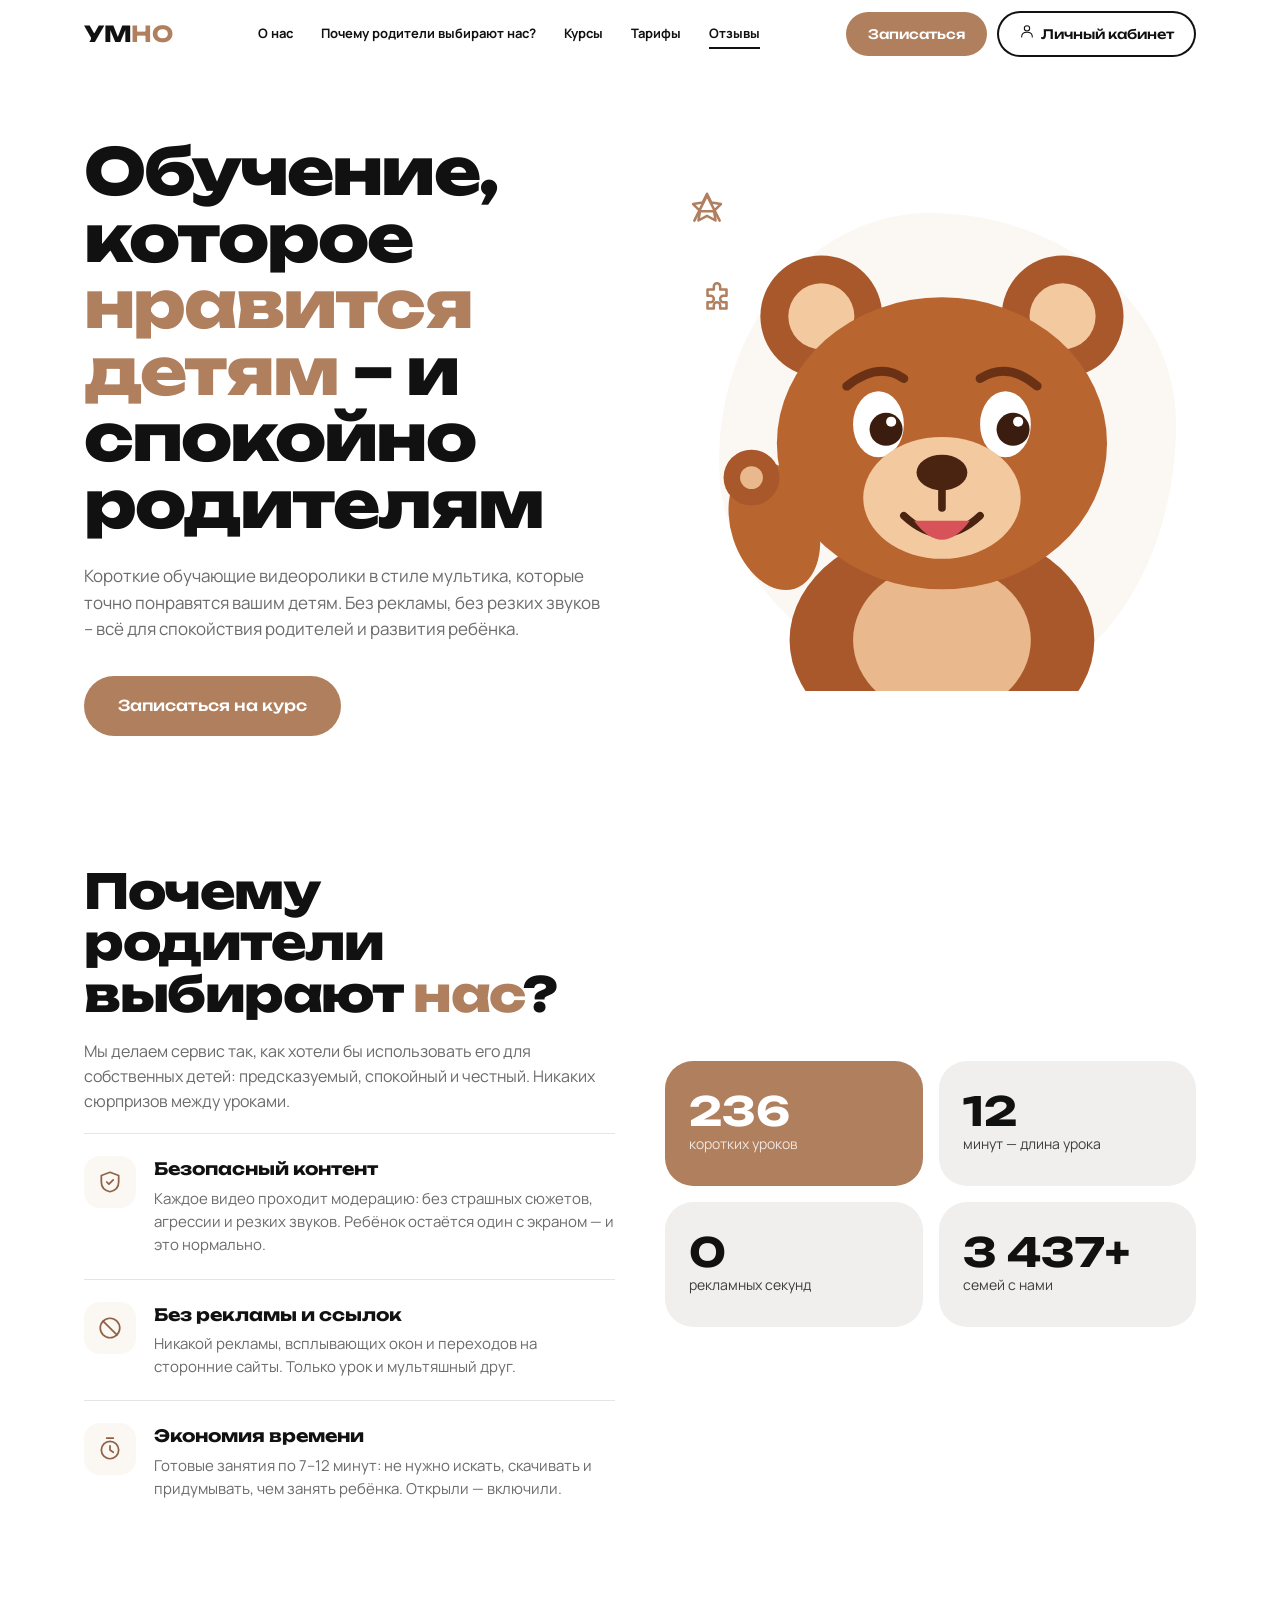
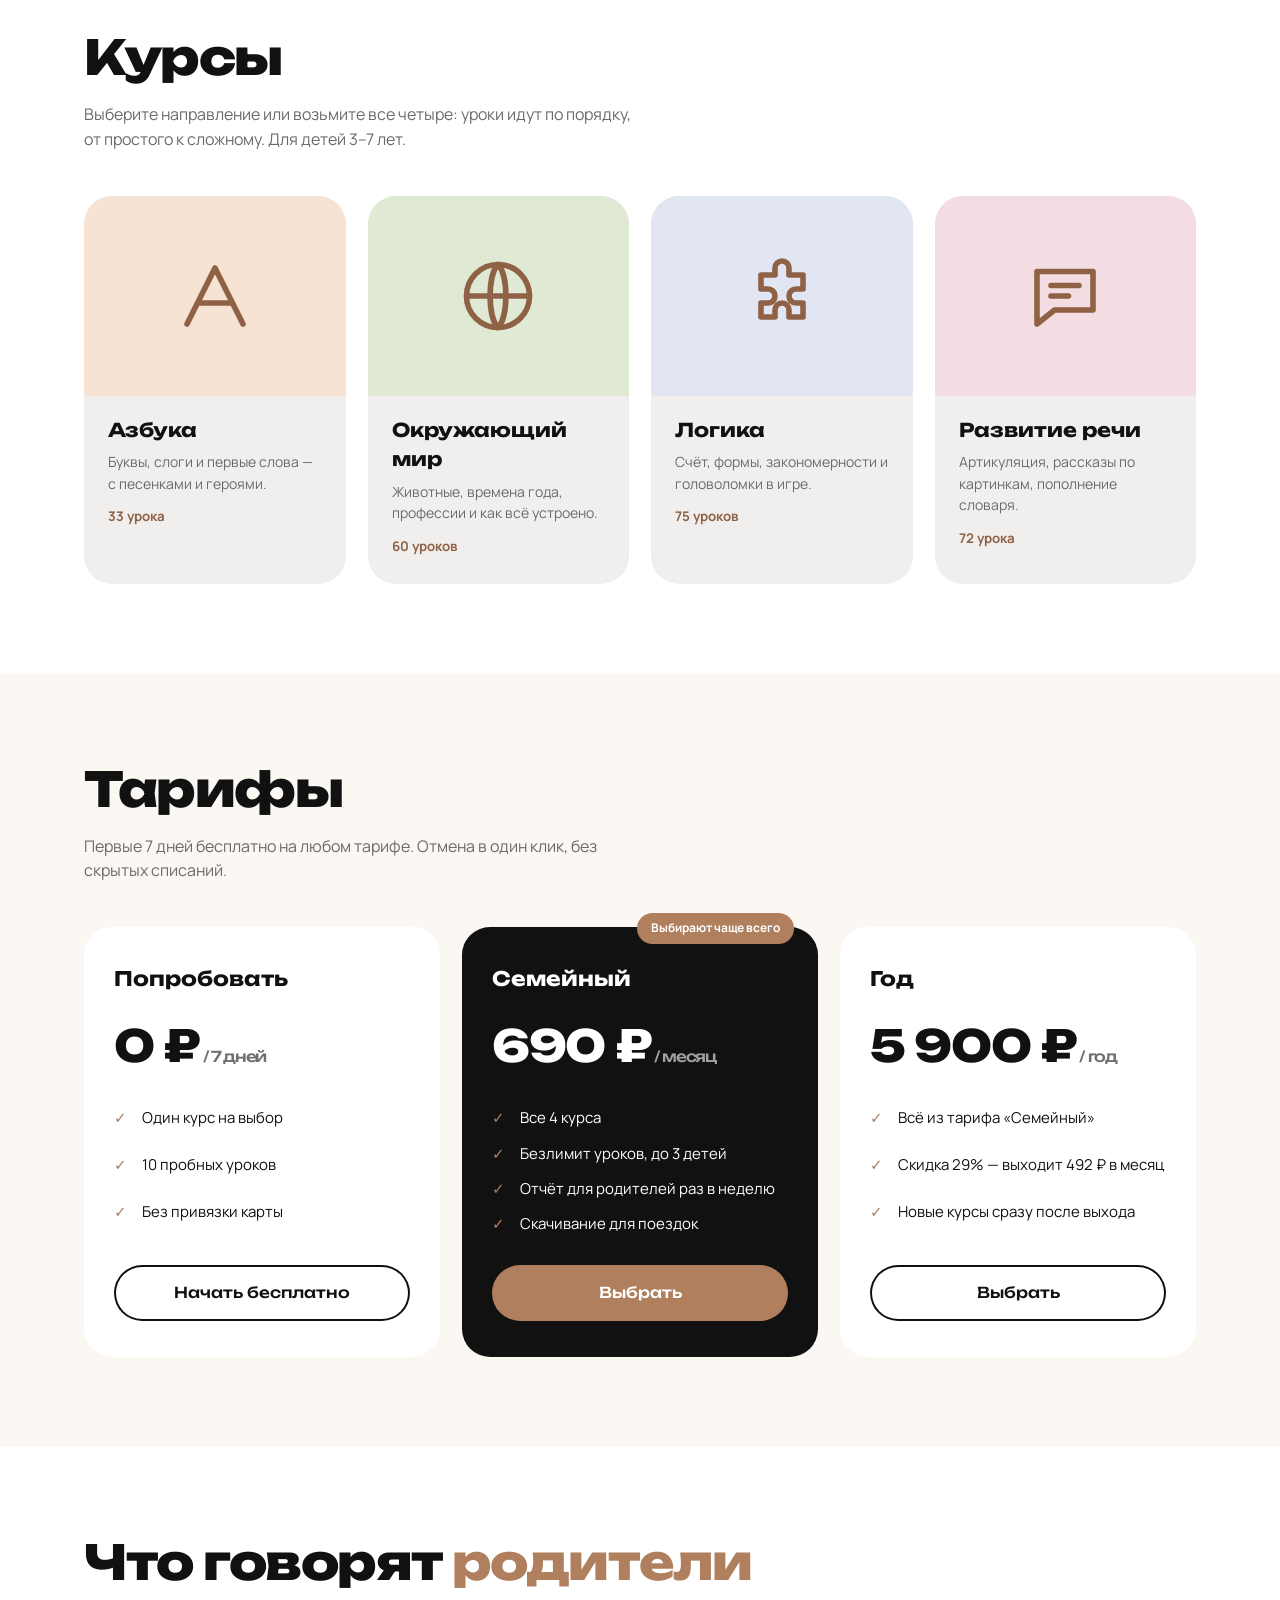
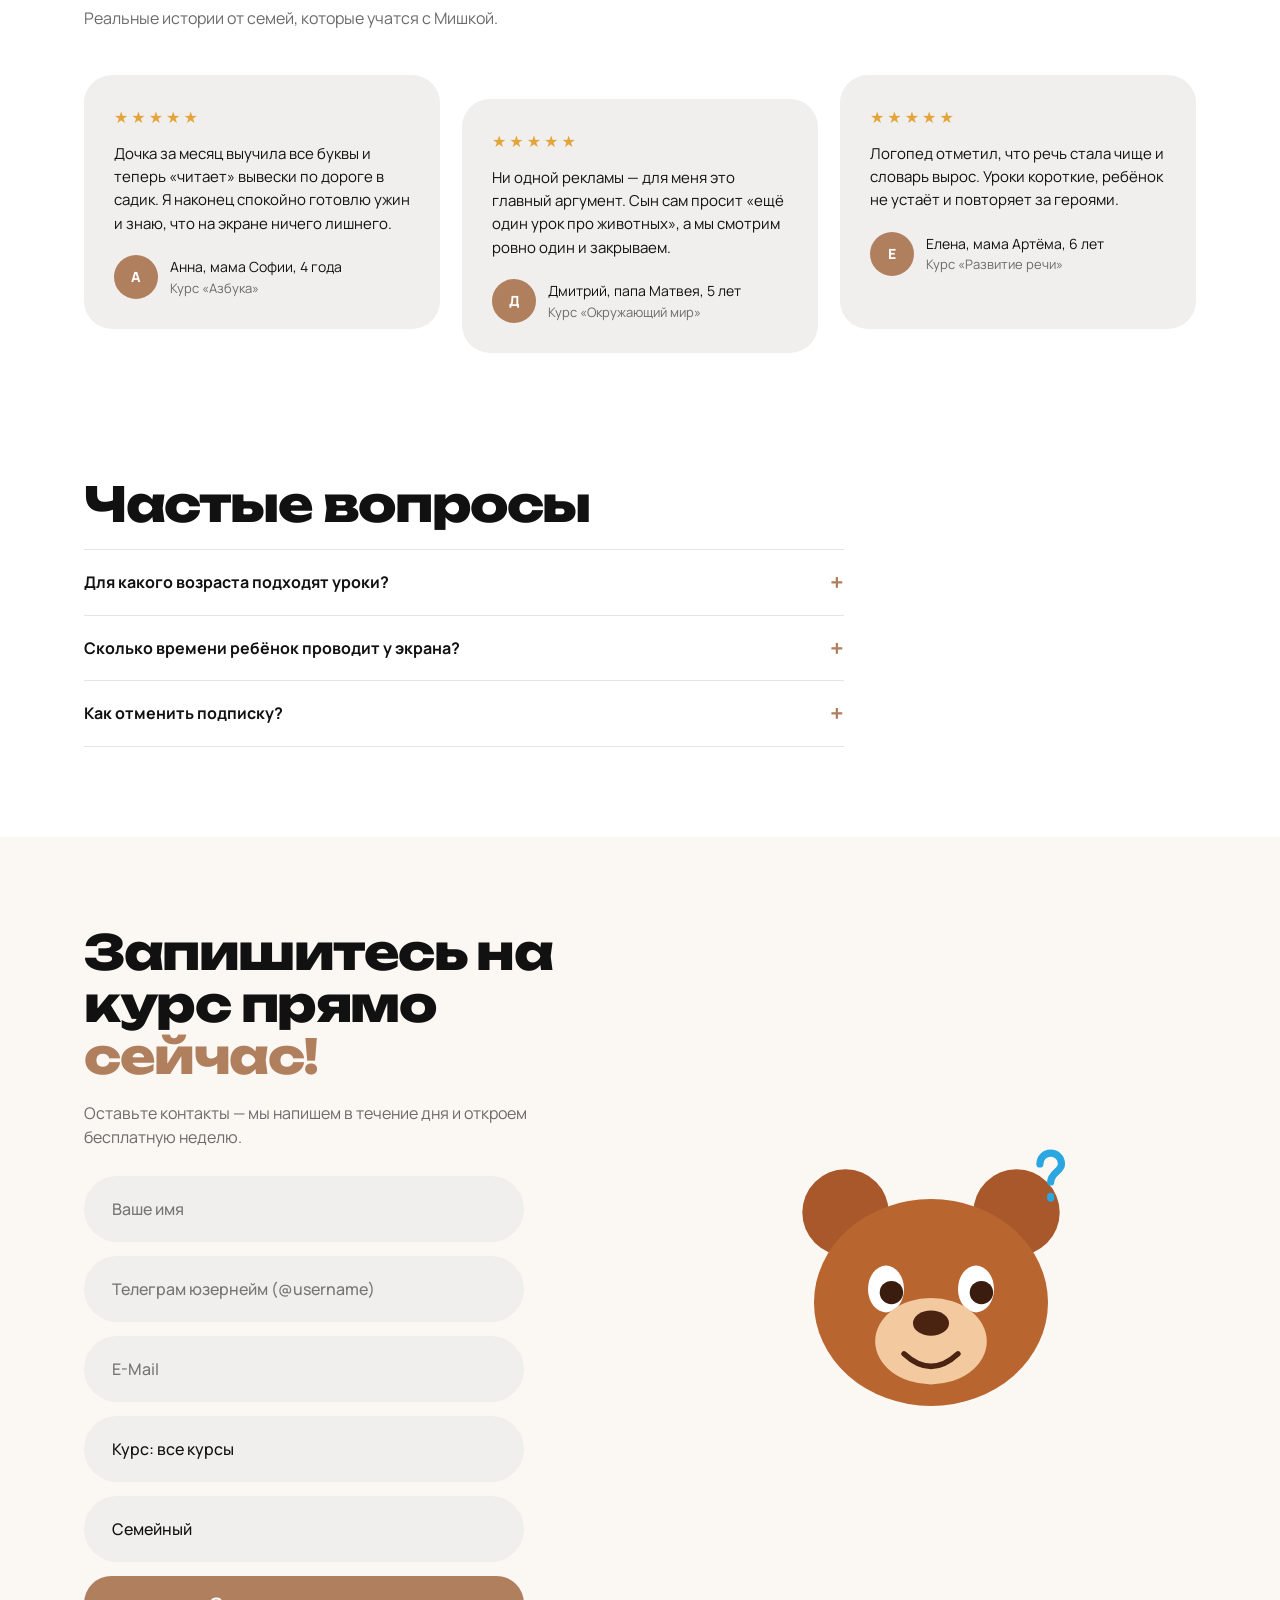
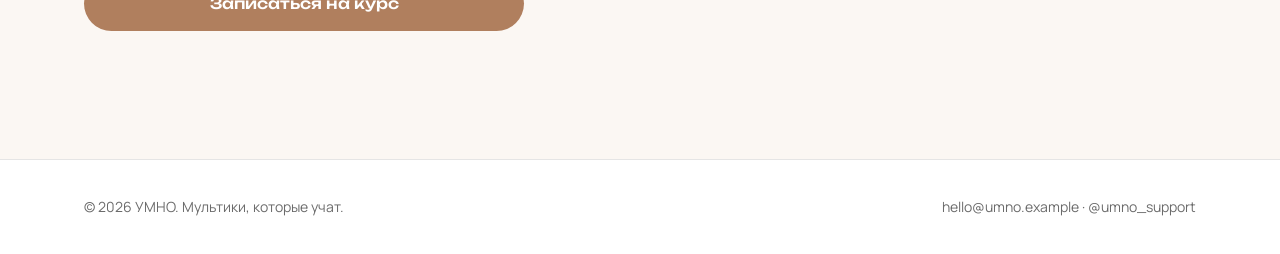
==== index.html @ e36fb74c "Rename index (2).html to index.html" ====
<!DOCTYPE html>
<html lang="ru">
<head>
<meta charset="UTF-8">
<meta name="viewport" content="width=device-width, initial-scale=1">
<title>УМНО — мультики, которые учат</title>
<meta name="description" content="Короткие обучающие мультфильмы для дошкольников: без рекламы, без резких звуков, с заботой о родителях.">
<link rel="preconnect" href="https://fonts.googleapis.com">
<link rel="preconnect" href="https://fonts.gstatic.com" crossorigin>
<link href="https://fonts.googleapis.com/css2?family=Unbounded:wght@500;700;800&family=Manrope:wght@400;500;700&display=swap" rel="stylesheet">
<style>
:root{--brown:#B07F5E;--brown-d:#8f6246;--ink:#111;--grey:#6b6b6b;--soft:#f0efee;--cream:#fbf7f3;--r:28px}
*{box-sizing:border-box;margin:0}
html{scroll-behavior:smooth;scroll-padding-top:80px}
body{font-family:Manrope,system-ui,sans-serif;color:var(--ink);background:#fff;line-height:1.55;overflow-x:hidden}
h1,h2,h3,.btn{font-family:Unbounded,Manrope,sans-serif}
a{color:inherit;text-decoration:none}
.wrap{max-width:1160px;margin:0 auto;padding:0 24px}
.acc{color:var(--brown)}

/* header */
header{position:sticky;top:0;z-index:50;background:rgba(255,255,255,.85);backdrop-filter:blur(10px)}
header .wrap{display:flex;align-items:center;justify-content:space-between;height:68px}
.logo{font-family:Unbounded;font-weight:800;font-size:22px;letter-spacing:-.02em}
.logo b{color:var(--brown)}
nav{display:flex;gap:28px;font-size:13px;font-weight:700}
nav a{padding:4px 0;border-bottom:2px solid transparent;transition:.25s}
nav a:hover,nav a.on{border-color:var(--ink)}

.btn{display:inline-block;border:0;cursor:pointer;background:var(--brown);color:#fff;font-weight:500;font-size:15px;padding:18px 34px;border-radius:999px;transition:transform .25s,background .25s,box-shadow .25s}
.btn:hover{background:var(--brown-d);transform:translateY(-3px);box-shadow:0 12px 24px -10px rgba(143,98,70,.7)}
.btn:active{transform:translateY(0)}
.btn.line{background:transparent;color:var(--ink);box-shadow:inset 0 0 0 2px var(--ink)}
.btn.line:hover{background:var(--ink);color:#fff}

.hbtns{display:flex;gap:10px;align-items:center}
.hbtns .btn{padding:12px 22px;font-size:13px;white-space:nowrap}
.hcab .ic{font-size:16px;margin-right:6px}
@media(max-width:520px){.hsign{display:none}.hcab span{display:none}.hcab{padding:12px 14px!important}.hcab .ic{margin:0;font-size:20px}}

/* hero */
.hero{position:relative;padding:70px 0 40px;overflow:hidden}
.hero .wrap{display:grid;grid-template-columns:1.15fr 1fr;align-items:center;gap:20px}
h1{font-size:clamp(34px,5.2vw,64px);line-height:1.04;font-weight:800;letter-spacing:-.03em}
.hero p{margin:26px 0 34px;max-width:520px;color:var(--grey);font-size:17px}
.hl{display:inline-block;overflow:hidden;vertical-align:bottom}
.hero h1 span.w{display:inline-block;opacity:0;transform:translateY(60%) rotate(3deg);animation:up .8s cubic-bezier(.2,.9,.3,1.2) forwards}
@keyframes up{to{opacity:1;transform:none}}
.ic{width:1em;height:1em;fill:none;stroke:currentColor;stroke-width:1.6;stroke-linecap:round;stroke-linejoin:round}
.hero p,.hero .btn{opacity:0;animation:up .8s .9s forwards}
.stage{position:relative;aspect-ratio:1;max-width:520px;width:100%;margin-left:auto}
.stage .blob{position:absolute;inset:6% 4% 0 6%;background:var(--cream);border-radius:46% 54% 42% 58%/52% 44% 56% 48%;animation:morph 9s ease-in-out infinite}
@keyframes morph{50%{border-radius:58% 42% 56% 44%/44% 58% 42% 56%}}
.bear{position:absolute;inset:0;transform:translateX(40%);opacity:0;animation:peek 1.1s .3s cubic-bezier(.2,1,.3,1) forwards}
@keyframes peek{to{transform:none;opacity:1}}
.arm{transform-origin:70px 300px;animation:wave 1.6s 1.4s ease-in-out infinite}
@keyframes wave{0%,100%{transform:rotate(0)}30%{transform:rotate(-16deg)}60%{transform:rotate(10deg)}}
.eye{transform-origin:center;animation:blink 5s infinite}
@keyframes blink{0%,94%,100%{transform:scaleY(1)}97%{transform:scaleY(.1)}}
.float{position:absolute;font-size:38px;color:var(--brown);animation:fl 5s ease-in-out infinite}
.float:nth-of-type(3){left:2%;top:18%}.float:nth-of-type(4){left:12%;bottom:12%;animation-delay:-2s}.float:nth-of-type(5){right:8%;top:6%;animation-delay:-3.5s}
@keyframes fl{50%{transform:translateY(-16px) rotate(8deg)}}

/* sections */
section{padding:90px 0}
h2{font-size:clamp(28px,4vw,48px);line-height:1.08;font-weight:800;letter-spacing:-.03em;margin-bottom:18px}
.lead{max-width:560px;color:var(--grey);margin-bottom:44px}
.rv{opacity:0;transform:translateY(30px);transition:opacity .8s,transform .8s}
.rv.in{opacity:1;transform:none}

.why{display:grid;grid-template-columns:1fr 1fr;gap:50px;align-items:center}
.feat{display:flex;gap:18px;padding:22px 0;border-top:1px solid #e5e5e5}
.feat i{color:var(--brown-d);font-style:normal;flex:none;width:52px;height:52px;border-radius:16px;background:var(--cream);display:grid;place-items:center;font-size:26px;transition:.4s}
.feat:hover i{color:#fff;background:var(--brown);transform:rotate(-8deg) scale(1.1)}
.feat h3{font-size:17px;margin-bottom:4px}
.feat p{color:var(--grey);font-size:15px}
.stats{display:grid;grid-template-columns:1fr 1fr;gap:16px}
.stat{background:var(--soft);border-radius:var(--r);padding:30px 24px}
.stat:first-child{background:var(--brown);color:#fff}
.stat b{display:block;font-family:Unbounded;font-size:40px;line-height:1}
.stat span{font-size:14px;opacity:.8}

/* courses */
.courses{display:grid;grid-template-columns:repeat(auto-fit,minmax(250px,1fr));gap:22px}
.card{background:var(--soft);border-radius:var(--r);overflow:hidden;cursor:pointer;transition:transform .35s,box-shadow .35s}
.card:hover{transform:translateY(-8px);box-shadow:0 24px 40px -22px rgba(0,0,0,.35)}
.pic{color:var(--brown-d);height:200px;display:grid;place-items:center;font-size:84px;background-size:cover;background-position:center;transition:.5s}
.card:hover .pic{font-size:100px}
.card .t{padding:20px 24px 26px}
.card h3{font-size:19px;margin-bottom:6px}
.card p{font-size:14px;color:var(--grey)}
.card small{display:inline-block;margin-top:12px;font-weight:700;color:var(--brown-d)}

/* pricing */
.price{background:var(--cream)}
.plans{display:grid;grid-template-columns:repeat(auto-fit,minmax(260px,1fr));gap:22px;align-items:stretch}
.plan{background:#fff;border-radius:var(--r);padding:36px 30px;display:flex;flex-direction:column;position:relative;transition:transform .35s}
.plan:hover{transform:translateY(-8px)}
.plan.top{background:var(--ink);color:#fff}
.plan.top .btn{background:var(--brown)}
.tag{position:absolute;top:-14px;right:24px;background:var(--brown);color:#fff;font-size:12px;font-weight:700;padding:6px 14px;border-radius:99px;animation:pulse 2.4s infinite}
@keyframes pulse{50%{transform:scale(1.08)}}
.plan h3{font-size:20px}
.amt{font-family:Unbounded;font-size:44px;font-weight:800;margin:18px 0 4px;letter-spacing:-.03em}
.amt small{font-size:15px;font-weight:500;opacity:.6}
.plan ul{list-style:none;padding:0;margin:22px 0 30px;display:grid;gap:12px;font-size:15px;flex:1}
.plan li{padding-left:28px;position:relative}
.plan li::before{content:"✓";position:absolute;left:0;color:var(--brown);font-weight:800}
.plan .btn{text-align:center;padding:16px 20px}

/* reviews */
.rev{display:grid;grid-template-columns:repeat(auto-fit,minmax(280px,1fr));gap:22px}
.rc{background:var(--soft);border-radius:var(--r);padding:30px;transition:transform .35s}
.rc:nth-child(2){transform:translateY(24px)}
.rc:hover{transform:rotate(-1.2deg) scale(1.02)}
.stars{color:#e3a53a;letter-spacing:3px;margin-bottom:12px}
.rc p{font-size:15px}
.who{display:flex;gap:12px;align-items:center;margin-top:20px;font-size:14px}
.av{width:44px;height:44px;border-radius:50%;background:var(--brown);color:#fff;display:grid;place-items:center;font-weight:800}
.who span{color:var(--grey);display:block;font-size:13px}

/* faq */
details{border-top:1px solid #e5e5e5;padding:20px 0;max-width:760px}
details:last-of-type{border-bottom:1px solid #e5e5e5}
summary{cursor:pointer;font-weight:700;list-style:none;display:flex;justify-content:space-between;gap:20px}
summary::after{content:"+";font-size:24px;line-height:1;transition:transform .3s;color:var(--brown)}
details[open] summary::after{transform:rotate(45deg)}
details p{color:var(--grey);margin-top:12px;animation:up .4s}

/* form */
.signup .wrap{display:grid;grid-template-columns:1fr 1fr;gap:50px;align-items:center}
form{display:grid;gap:14px;max-width:440px}
.f{position:relative}
.f input,.f select{width:100%;border:2px solid transparent;background:var(--soft);border-radius:999px;padding:20px 26px;font:500 16px Manrope;outline:0;transition:.25s;appearance:none;color:var(--ink)}
.f input:focus,.f select:focus{border-color:var(--brown);background:#fff}
.f input:user-invalid{border-color:#d9534f}
.hp{position:absolute;left:-9999px}
.msg{min-height:24px;font-size:14px;font-weight:700}
.msg.err{color:#c0392b}
.ok{display:none;background:var(--cream);border-radius:var(--r);padding:40px;text-align:center;animation:up .6s}
.ok .big{color:var(--brown);font-size:64px;animation:fl 3s infinite}
form.done{display:none}form.done+.ok{display:block}
.sbear{justify-self:center;width:min(100%,360px)}

footer{padding:36px 0;border-top:1px solid #e5e5e5;color:var(--grey);font-size:14px}
footer .wrap{display:flex;justify-content:space-between;flex-wrap:wrap;gap:12px}

@media(max-width:860px){
 nav{display:none}
 .hero .wrap,.why,.signup .wrap{grid-template-columns:1fr}
 .stage{margin:0 auto;max-width:380px;order:-1}
 section{padding:64px 0}
 .rc:nth-child(2){transform:none}
}
@media(prefers-reduced-motion:reduce){*{animation:none!important;transition:none!important}.rv,.hero p,.hero .btn,.hero h1 span.w,.bear{opacity:1;transform:none}}
</style>
</head>
<body>
<svg width="0" height="0" style="position:absolute" aria-hidden="true"><defs>
<symbol id="i-user" viewBox="0 0 24 24"><circle cx="12" cy="8" r="4"/><path d="M4 21c0-4.4 3.6-7 8-7s8 2.6 8 7"/></symbol>
<symbol id="i-shield" viewBox="0 0 24 24"><path d="M12 3l8 3v6c0 5-3.5 8-8 9-4.5-1-8-4-8-9V6z"/><path d="M9 12l2 2 4-4"/></symbol>
<symbol id="i-ban" viewBox="0 0 24 24"><circle cx="12" cy="12" r="9"/><path d="M5.6 5.6l12.8 12.8"/></symbol>
<symbol id="i-clock" viewBox="0 0 24 24"><circle cx="12" cy="13" r="8"/><path d="M12 9v4l3 2M9 2h6"/></symbol>
<symbol id="i-abc" viewBox="0 0 24 24"><path d="M4 20L12 4l8 16M7.5 14h9"/></symbol>
<symbol id="i-globe" viewBox="0 0 24 24"><circle cx="12" cy="12" r="9"/><path d="M3 12h18M12 3c3 3 3 15 0 18M12 3c-3 3-3 15 0 18"/></symbol>
<symbol id="i-puzzle" viewBox="0 0 24 24"><path d="M10 4a2 2 0 114 0v2h4v4h-2a2 2 0 100 4h2v4h-4v-2a2 2 0 10-4 0v2H6v-4h2a2 2 0 100-4H6V6h4z"/></symbol>
<symbol id="i-chat" viewBox="0 0 24 24"><path d="M4 5h16v11H9l-5 4z"/><path d="M8 9h8M8 12h5"/></symbol>
<symbol id="i-star" viewBox="0 0 24 24"><path d="M12 3l2.7 5.6 6.1.9-4.4 4.3 1 6.1L12 17l-5.4 2.9 1-6.1L3.2 9.5l6.1-.9z"/></symbol>
<symbol id="i-check" viewBox="0 0 24 24"><circle cx="12" cy="12" r="10"/><path d="M7 12.5l3.5 3.5L17 9"/></symbol>
</defs></svg>

<header>
 <div class="wrap">
  <a href="#top" class="logo">УМ<b>НО</b></a>
  <nav>
   <a href="#top" class="on">О нас</a><a href="#why">Почему родители выбирают нас?</a><a href="#courses">Курсы</a><a href="#price">Тарифы</a><a href="#reviews">Отзывы</a>
  </nav>
  <div class="hbtns">
   <a href="#signup" class="btn hsign">Записаться</a>
   <a href="cabinet.html" class="btn line hcab" aria-label="Личный кабинет"><svg class="ic" aria-hidden="true"><use href="#i-user"/></svg><span>Личный кабинет</span></a>
  </div>
 </div>
</header>

<main id="top">
<section class="hero">
 <div class="wrap">
  <div>
   <h1 id="h1">Обучение, которое <span class="acc">нравится детям</span> – и спокойно родителям</h1>
   <p>Короткие обучающие видеоролики в стиле мультика, которые точно понравятся вашим детям. Без рекламы, без резких звуков – всё для спокойствия родителей и развития ребёнка.</p>
   <a href="#signup" class="btn">Записаться на курс</a>
  </div>
  <div class="stage">
   <div class="blob"></div>
   <span class="float"><svg class="ic" aria-hidden="true"><use href="#i-star"/></svg></span><span class="float"><svg class="ic" aria-hidden="true"><use href="#i-abc"/></svg></span><span class="float"><svg class="ic" aria-hidden="true"><use href="#i-puzzle"/></svg></span>
   <svg class="bear" viewBox="0 0 400 400" aria-label="Медвежонок машет лапой">
    <circle cx="105" cy="105" r="48" fill="#a8582a"/><circle cx="105" cy="105" r="26" fill="#f3c9a0"/>
    <circle cx="295" cy="105" r="48" fill="#a8582a"/><circle cx="295" cy="105" r="26" fill="#f3c9a0"/>
    <ellipse cx="200" cy="360" rx="120" ry="90" fill="#a8582a"/>
    <ellipse cx="200" cy="360" rx="70" ry="60" fill="#e9b98d"/>
    <ellipse cx="200" cy="205" rx="130" ry="115" fill="#b9652f"/>
    <g class="eye"><ellipse cx="150" cy="190" rx="20" ry="26" fill="#fff"/><circle cx="156" cy="194" r="13" fill="#3a1d0e"/><circle cx="160" cy="188" r="4" fill="#fff"/></g>
    <g class="eye"><ellipse cx="250" cy="190" rx="20" ry="26" fill="#fff"/><circle cx="256" cy="194" r="13" fill="#3a1d0e"/><circle cx="260" cy="188" r="4" fill="#fff"/></g>
    <path d="M125 160q25-20 45-6M230 154q22-14 45 6" stroke="#6b3114" stroke-width="7" fill="none" stroke-linecap="round"/>
    <ellipse cx="200" cy="248" rx="62" ry="48" fill="#f3c9a0"/>
    <ellipse cx="200" cy="228" rx="20" ry="14" fill="#4a2410"/>
    <path d="M200 242v14M170 262q30 28 60 0" stroke="#4a2410" stroke-width="6" fill="none" stroke-linecap="round"/>
    <path d="M178 266q22 30 44 0z" fill="#d8525a"/>
    <g class="arm"><ellipse cx="68" cy="270" rx="34" ry="52" fill="#b9652f" transform="rotate(-18 68 270)"/><circle cx="50" cy="232" r="22" fill="#a8582a"/><circle cx="50" cy="232" r="9" fill="#e9b98d"/></g>
   </svg>
  </div>
 </div>
</section>

<section id="why">
 <div class="wrap">
  <div class="why">
   <div class="rv">
    <h2>Почему родители выбирают <span class="acc">нас</span>?</h2>
    <p class="lead" style="margin-bottom:20px">Мы делаем сервис так, как хотели бы использовать его для собственных детей: предсказуемый, спокойный и честный. Никаких сюрпризов между уроками.</p>
    <div class="feat"><i><svg class="ic" aria-hidden="true"><use href="#i-shield"/></svg></i><div><h3>Безопасный контент</h3><p>Каждое видео проходит модерацию: без страшных сюжетов, агрессии и резких звуков. Ребёнок остаётся один с экраном — и это нормально.</p></div></div>
    <div class="feat"><i><svg class="ic" aria-hidden="true"><use href="#i-ban"/></svg></i><div><h3>Без рекламы и ссылок</h3><p>Никакой рекламы, всплывающих окон и переходов на сторонние сайты. Только урок и мультяшный друг.</p></div></div>
    <div class="feat"><i><svg class="ic" aria-hidden="true"><use href="#i-clock"/></svg></i><div><h3>Экономия времени</h3><p>Готовые занятия по 7–12 минут: не нужно искать, скачивать и придумывать, чем занять ребёнка. Открыли — включили.</p></div></div>
   </div>
   <div class="stats rv">
    <div class="stat"><b data-n="240">0</b><span>коротких уроков</span></div>
    <div class="stat"><b data-n="12">0</b><span>минут — длина урока</span></div>
    <div class="stat"><b data-n="0">0</b><span>рекламных секунд</span></div>
    <div class="stat"><b data-n="3500" data-plus>0</b><span>семей с нами</span></div>
   </div>
  </div>
 </div>
</section>

<section id="courses" style="padding-top:20px">
 <div class="wrap">
  <h2 class="rv">Курсы</h2>
  <p class="lead rv">Выберите направление или возьмите все четыре: уроки идут по порядку, от простого к сложному. Для детей 3–7 лет.</p>
  <div class="courses">
   <div class="card rv" data-course="Азбука"><div class="pic" style="background-color:#f6e3d3" data-img="img/abc.jpg"><svg class="ic" aria-hidden="true"><use href="#i-abc"/></svg></div><div class="t"><h3>Азбука</h3><p>Буквы, слоги и первые слова — с песенками и героями.</p><small>33 урока</small></div></div>
   <div class="card rv" data-course="Окружающий мир"><div class="pic" style="background-color:#dfe9d3" data-img="img/world.jpg"><svg class="ic" aria-hidden="true"><use href="#i-globe"/></svg></div><div class="t"><h3>Окружающий мир</h3><p>Животные, времена года, профессии и как всё устроено.</p><small>60 уроков</small></div></div>
   <div class="card rv" data-course="Логика"><div class="pic" style="background-color:#e1e6f2" data-img="img/logic.jpg"><svg class="ic" aria-hidden="true"><use href="#i-puzzle"/></svg></div><div class="t"><h3>Логика</h3><p>Счёт, формы, закономерности и головоломки в игре.</p><small>75 уроков</small></div></div>
   <div class="card rv" data-course="Развитие речи"><div class="pic" style="background-color:#f4dde2" data-img="img/speech.jpg"><svg class="ic" aria-hidden="true"><use href="#i-chat"/></svg></div><div class="t"><h3>Развитие речи</h3><p>Артикуляция, рассказы по картинкам, пополнение словаря.</p><small>72 урока</small></div></div>
  </div>
 </div>
</section>

<section id="price" class="price">
 <div class="wrap">
  <h2 class="rv">Тарифы</h2>
  <p class="lead rv">Первые 7 дней бесплатно на любом тарифе. Отмена в один клик, без скрытых списаний.</p>
  <div class="plans">
   <div class="plan rv"><h3>Попробовать</h3><div class="amt">0 ₽<small> / 7 дней</small></div><ul><li>Один курс на выбор</li><li>10 пробных уроков</li><li>Без привязки карты</li></ul><a href="#signup" class="btn line" data-plan="Попробовать">Начать бесплатно</a></div>
   <div class="plan top rv"><span class="tag">Выбирают чаще всего</span><h3>Семейный</h3><div class="amt">690 ₽<small> / месяц</small></div><ul><li>Все 4 курса</li><li>Безлимит уроков, до 3 детей</li><li>Отчёт для родителей раз в неделю</li><li>Скачивание для поездок</li></ul><a href="#signup" class="btn" data-plan="Семейный">Выбрать</a></div>
   <div class="plan rv"><h3>Год</h3><div class="amt">5 900 ₽<small> / год</small></div><ul><li>Всё из тарифа «Семейный»</li><li>Скидка 29% — выходит 492 ₽ в месяц</li><li>Новые курсы сразу после выхода</li></ul><a href="#signup" class="btn line" data-plan="Год">Выбрать</a></div>
  </div>
 </div>
</section>

<section id="reviews">
 <div class="wrap">
  <h2 class="rv">Что говорят <span class="acc">родители</span></h2>
  <p class="lead rv">Реальные истории от семей, которые учатся с Мишкой.</p>
  <div class="rev">
   <div class="rc rv"><div class="stars">★★★★★</div><p>Дочка за месяц выучила все буквы и теперь «читает» вывески по дороге в садик. Я наконец спокойно готовлю ужин и знаю, что на экране ничего лишнего.</p><div class="who"><div class="av">А</div><div>Анна, мама Софии, 4 года<span>Курс «Азбука»</span></div></div></div>
   <div class="rc rv"><div class="stars">★★★★★</div><p>Ни одной рекламы — для меня это главный аргумент. Сын сам просит «ещё один урок про животных», а мы смотрим ровно один и закрываем.</p><div class="who"><div class="av">Д</div><div>Дмитрий, папа Матвея, 5 лет<span>Курс «Окружающий мир»</span></div></div></div>
   <div class="rc rv"><div class="stars">★★★★★</div><p>Логопед отметил, что речь стала чище и словарь вырос. Уроки короткие, ребёнок не устаёт и повторяет за героями.</p><div class="who"><div class="av">Е</div><div>Елена, мама Артёма, 6 лет<span>Курс «Развитие речи»</span></div></div></div>
  </div>
 </div>
</section>

<section style="padding-top:60px">
 <div class="wrap">
  <h2 class="rv">Частые вопросы</h2>
  <details class="rv"><summary>Для какого возраста подходят уроки?</summary><p>Для детей от 3 до 7 лет. Внутри каждого курса уроки идут от простых к более сложным.</p></details>
  <details class="rv"><summary>Сколько времени ребёнок проводит у экрана?</summary><p>Один урок длится 7–12 минут. Мы рекомендуем 1–2 урока в день, а в семейном тарифе есть недельный отчёт для родителей.</p></details>
  <details class="rv"><summary>Как отменить подписку?</summary><p>Напишите нам в Telegram или на почту — отключим в тот же день, без вопросов.</p></details>
 </div>
</section>

<section id="signup" class="signup" style="background:var(--cream)">
 <div class="wrap">
  <div>
   <h2 class="rv">Запишитесь на курс прямо <span class="acc">сейчас!</span></h2>
   <p class="lead rv" style="margin-bottom:26px">Оставьте контакты — мы напишем в течение дня и откроем бесплатную неделю.</p>
   <form id="form" novalidate class="rv">
    <div class="f"><input name="name" placeholder="Ваше имя" required autocomplete="name"></div>
    <div class="f"><input name="telegram" placeholder="Телеграм юзернейм (@username)" required autocomplete="off"></div>
    <div class="f"><input name="email" type="email" placeholder="E-Mail" required autocomplete="email"></div>
    <div class="f"><select name="course" id="course" aria-label="Курс">
     <option value="Все курсы">Курс: все курсы</option><option>Азбука</option><option>Окружающий мир</option><option>Логика</option><option>Развитие речи</option></select></div>
    <div class="f"><select name="plan" id="plan" aria-label="Тариф">
     <option>Попробовать</option><option selected>Семейный</option><option>Год</option></select></div>
    <input class="hp" name="website" tabindex="-1" autocomplete="off" aria-hidden="true">
    <button class="btn" id="send" type="submit">Записаться на курс</button>
    <div class="msg" id="msg" role="status"></div>
   </form>
   <div class="ok"><div class="big"><svg class="ic" aria-hidden="true"><use href="#i-check"/></svg></div><h3 style="margin:10px 0">Заявка отправлена!</h3><p style="color:var(--grey)">Мишка уже бежит к вам. Мы свяжемся в Telegram или по почте в течение дня.</p></div>
  </div>
  <svg class="sbear rv" viewBox="0 0 400 400"><circle cx="105" cy="105" r="48" fill="#a8582a"/><circle cx="295" cy="105" r="48" fill="#a8582a"/><ellipse cx="200" cy="205" rx="130" ry="115" fill="#b9652f"/><g class="eye"><ellipse cx="150" cy="190" rx="20" ry="26" fill="#fff"/><circle cx="156" cy="194" r="13" fill="#3a1d0e"/></g><g class="eye"><ellipse cx="250" cy="190" rx="20" ry="26" fill="#fff"/><circle cx="256" cy="194" r="13" fill="#3a1d0e"/></g><ellipse cx="200" cy="248" rx="62" ry="48" fill="#f3c9a0"/><ellipse cx="200" cy="228" rx="20" ry="14" fill="#4a2410"/><path d="M170 262q30 28 60 0" stroke="#4a2410" stroke-width="6" fill="none" stroke-linecap="round"/><g transform="translate(285 15) scale(4)" fill="none" stroke="#2aa7e0" stroke-width="2" stroke-linecap="round"><path d="M9 9a3 3 0 116 0c0 2-3 2.5-3 5M12 18v.5"/></g></svg>
 </div>
</section>
</main>

<footer><div class="wrap"><span>© 2026 УМНО. Мультики, которые учат.</span><span>hello@umno.example · @umno_support</span></div></footer>

<script>
/* ============ НАСТРОЙКА ЗАЯВОК ============
 Сайт на GitHub Pages статический, поэтому письма отправляет бесплатный сервис Web3Forms.
 1. Зайдите на https://web3forms.com, введите РАБОЧУЮ ПОЧТУ — на неё придёт Access Key.
 2. Вставьте ключ ниже в WEB3FORMS_KEY. Ключ публичный, его можно хранить в коде на GitHub:
    он только отправляет письма на ту почту, к которой привязан.
 Альтернатива — Formspree: вставьте ссылку формы в FORMSPREE_URL (тогда Web3Forms не нужен).
==========================================*/
const CONFIG = {
  WEB3FORMS_KEY: "98a69cb2-83cc-4477-8f87-9ad401376494",      // <-- Access Key из письма от Web3Forms
  FORMSPREE_URL: "",      // <-- или ссылка вида https://formspree.io/f/xxxx
  FALLBACK_EMAIL: ""      // <-- запасной вариант: откроется почтовая программа
};

// заголовок: пословная анимация
const h1=document.getElementById('h1');
(function(){let i=0;const walk=(n,acc)=>{[...n.childNodes].forEach(c=>{if(c.nodeType===3){const f=document.createDocumentFragment();c.textContent.split(/(\s+)/).forEach(t=>{if(!t.trim()){f.append(t);return}const s=document.createElement('span');s.className='w';s.textContent=t;s.style.animationDelay=(.15+i++*.09)+'s';f.append(s)});c.replaceWith(f)}else walk(c)})};walk(h1)})();

// появление при скролле + счётчики
const io=new IntersectionObserver(es=>es.forEach(e=>{if(!e.isIntersecting)return;e.target.classList.add('in');e.target.querySelectorAll('[data-n]').forEach(count);io.unobserve(e.target)}),{threshold:.15});
document.querySelectorAll('.rv').forEach((el,i)=>{el.style.transitionDelay=(i%4)*90+'ms';io.observe(el)});
function count(el){const to=+el.dataset.n,p=el.hasAttribute('data-plus')?'+':'';let t0;const step=t=>{t0??=t;const k=Math.min((t-t0)/1400,1);el.textContent=Math.round(to*(1-Math.pow(1-k,3))).toLocaleString('ru')+p;k<1&&requestAnimationFrame(step)};requestAnimationFrame(step)}

// фото в карточках курсов: если положите файл в img/ — он подставится сам
document.querySelectorAll('.pic[data-img]').forEach(p=>{const im=new Image();im.onload=()=>{p.style.backgroundImage=`url(${p.dataset.img})`;p.innerHTML=''};im.src=p.dataset.img});

// подсветка меню
const links=[...document.querySelectorAll('nav a')];
const spy=new IntersectionObserver(es=>es.forEach(e=>{if(e.isIntersecting)links.forEach(a=>a.classList.toggle('on',a.getAttribute('href')==='#'+e.target.id))}),{rootMargin:'-45% 0px -50% 0px'});
['top','why','courses','price','reviews'].forEach(id=>spy.observe(document.getElementById(id)));

// выбор курса/тарифа кликом
document.querySelectorAll('.card').forEach(c=>c.onclick=()=>{document.getElementById('course').value=c.dataset.course;document.getElementById('signup').scrollIntoView()});
document.querySelectorAll('[data-plan]').forEach(b=>b.addEventListener('click',()=>document.getElementById('plan').value=b.dataset.plan));

// отправка заявки
const form=document.getElementById('form'),msg=document.getElementById('msg'),btn=document.getElementById('send');
form.addEventListener('submit',async e=>{
  e.preventDefault();msg.className='msg';msg.textContent='';
  const d=Object.fromEntries(new FormData(form));
  if(d.website)return; // антиспам
  if(!d.name.trim()||!d.telegram.trim()||!/^\S+@\S+\.\S+$/.test(d.email)){msg.className='msg err';msg.textContent='Заполните имя, Telegram и корректный e-mail.';return}
  d.telegram='@'+d.telegram.trim().replace(/^@/,'');delete d.website;
  btn.disabled=true;btn.textContent='Отправляем…';
  try{
    const subject=`Новая заявка: ${d.course} (${d.plan})`;
    if(CONFIG.WEB3FORMS_KEY){
      const r=await fetch('https://api.web3forms.com/submit',{method:'POST',headers:{'Content-Type':'application/json',Accept:'application/json'},body:JSON.stringify({access_key:CONFIG.WEB3FORMS_KEY,subject,from_name:'Сайт УМНО',name:d.name,telegram:d.telegram,email:d.email,course:d.course,plan:d.plan})});
      const j=await r.json().catch(()=>({}));
      if(!r.ok||j.success===false)throw new Error(j.message||('Ошибка сервера '+r.status));
    }else if(CONFIG.FORMSPREE_URL){
      const r=await fetch(CONFIG.FORMSPREE_URL,{method:'POST',headers:{'Content-Type':'application/json',Accept:'application/json'},body:JSON.stringify({...d,_subject:subject})});
      if(!r.ok)throw new Error('Ошибка сервера '+r.status);
    }else if(CONFIG.FALLBACK_EMAIL){
      const body=`Имя: ${d.name}\nTelegram: ${d.telegram}\nE-mail: ${d.email}\nКурс: ${d.course}\nТариф: ${d.plan}`;
      location.href=`mailto:${CONFIG.FALLBACK_EMAIL}?subject=${encodeURIComponent(subject)}&body=${encodeURIComponent(body)}`;
    }else{
      console.warn('Заявки не настроены: заполните CONFIG в index.html');throw new Error('Не заполнен CONFIG в index.html');
    }
    form.classList.add('done');form.reset();
  }catch(err){console.error('Отправка не удалась:',err);msg.className='msg err';msg.textContent='Не удалось отправить'+(err&&err.message?' ('+err.message+')':' (нет связи с сервером)')+'. Попробуйте ещё раз или напишите нам в Telegram.'}
  btn.disabled=false;btn.textContent='Записаться на курс';
});
</script>
</body>
</html>
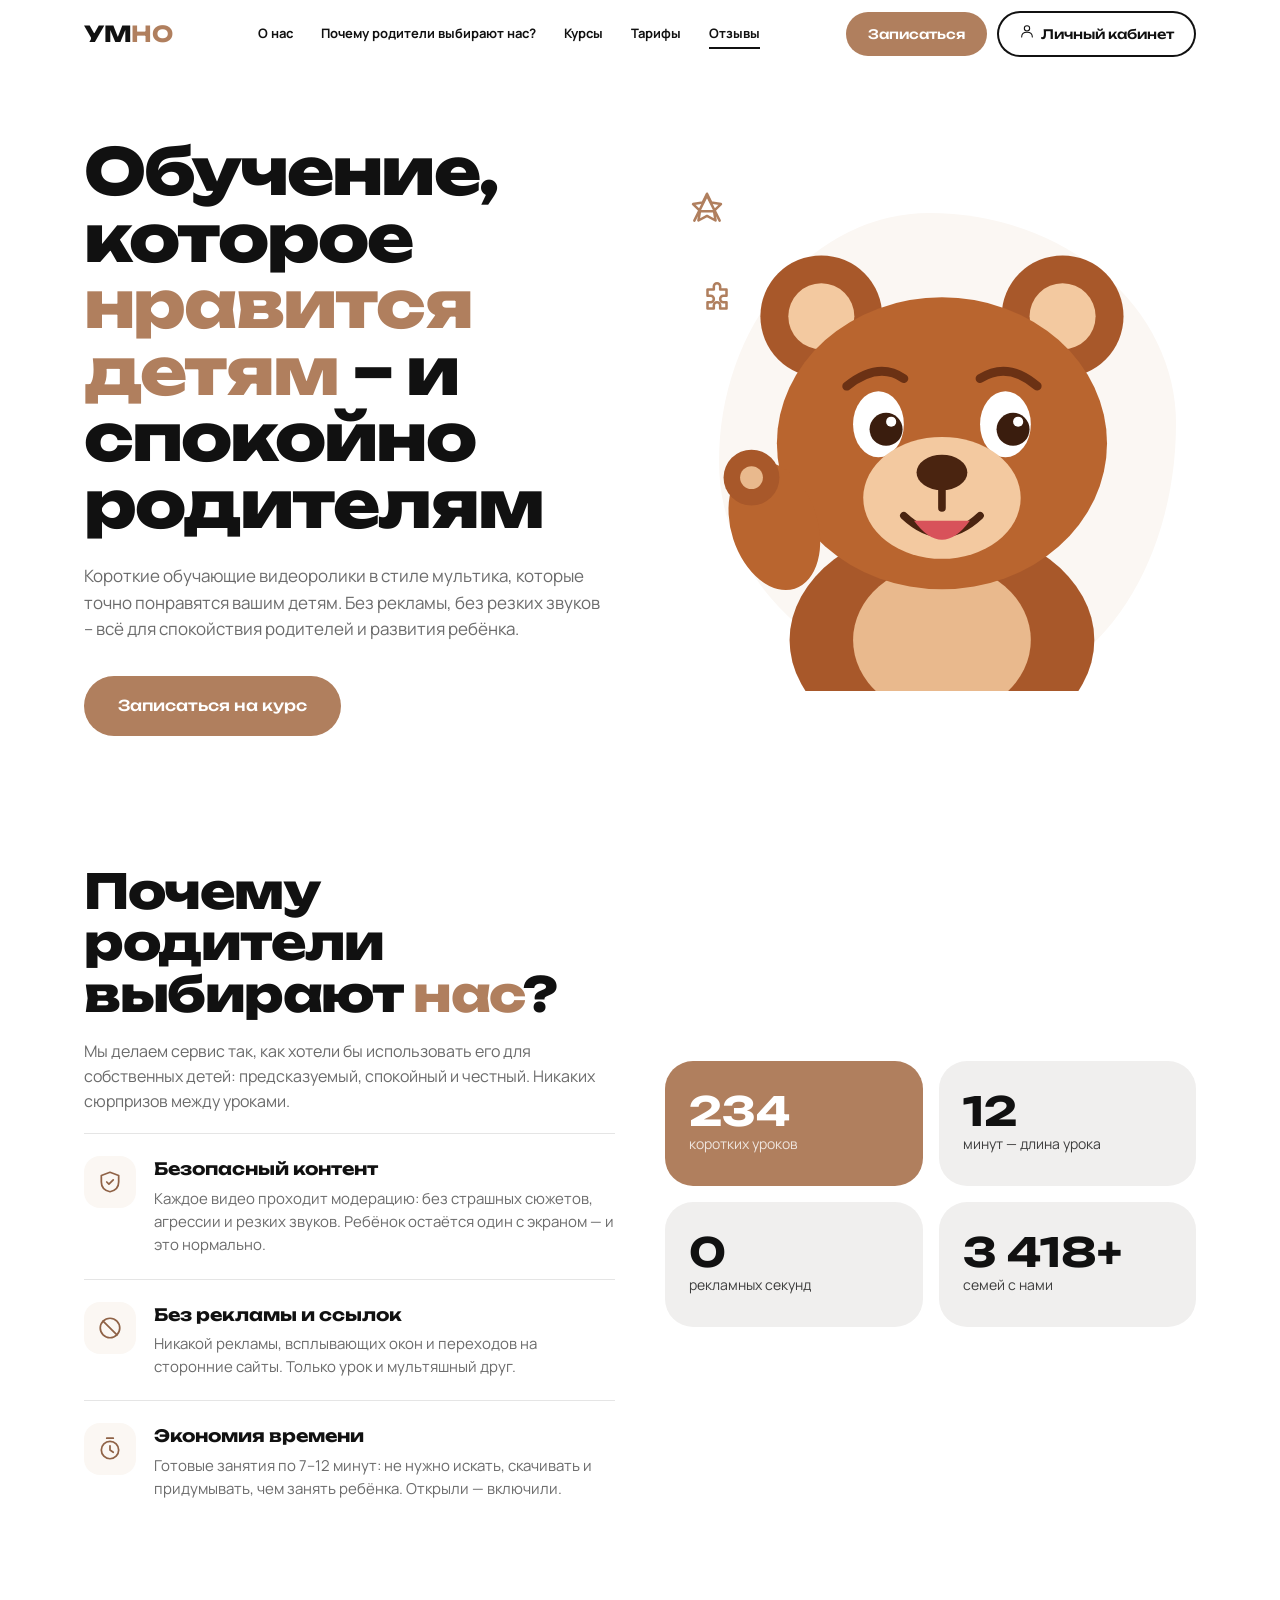
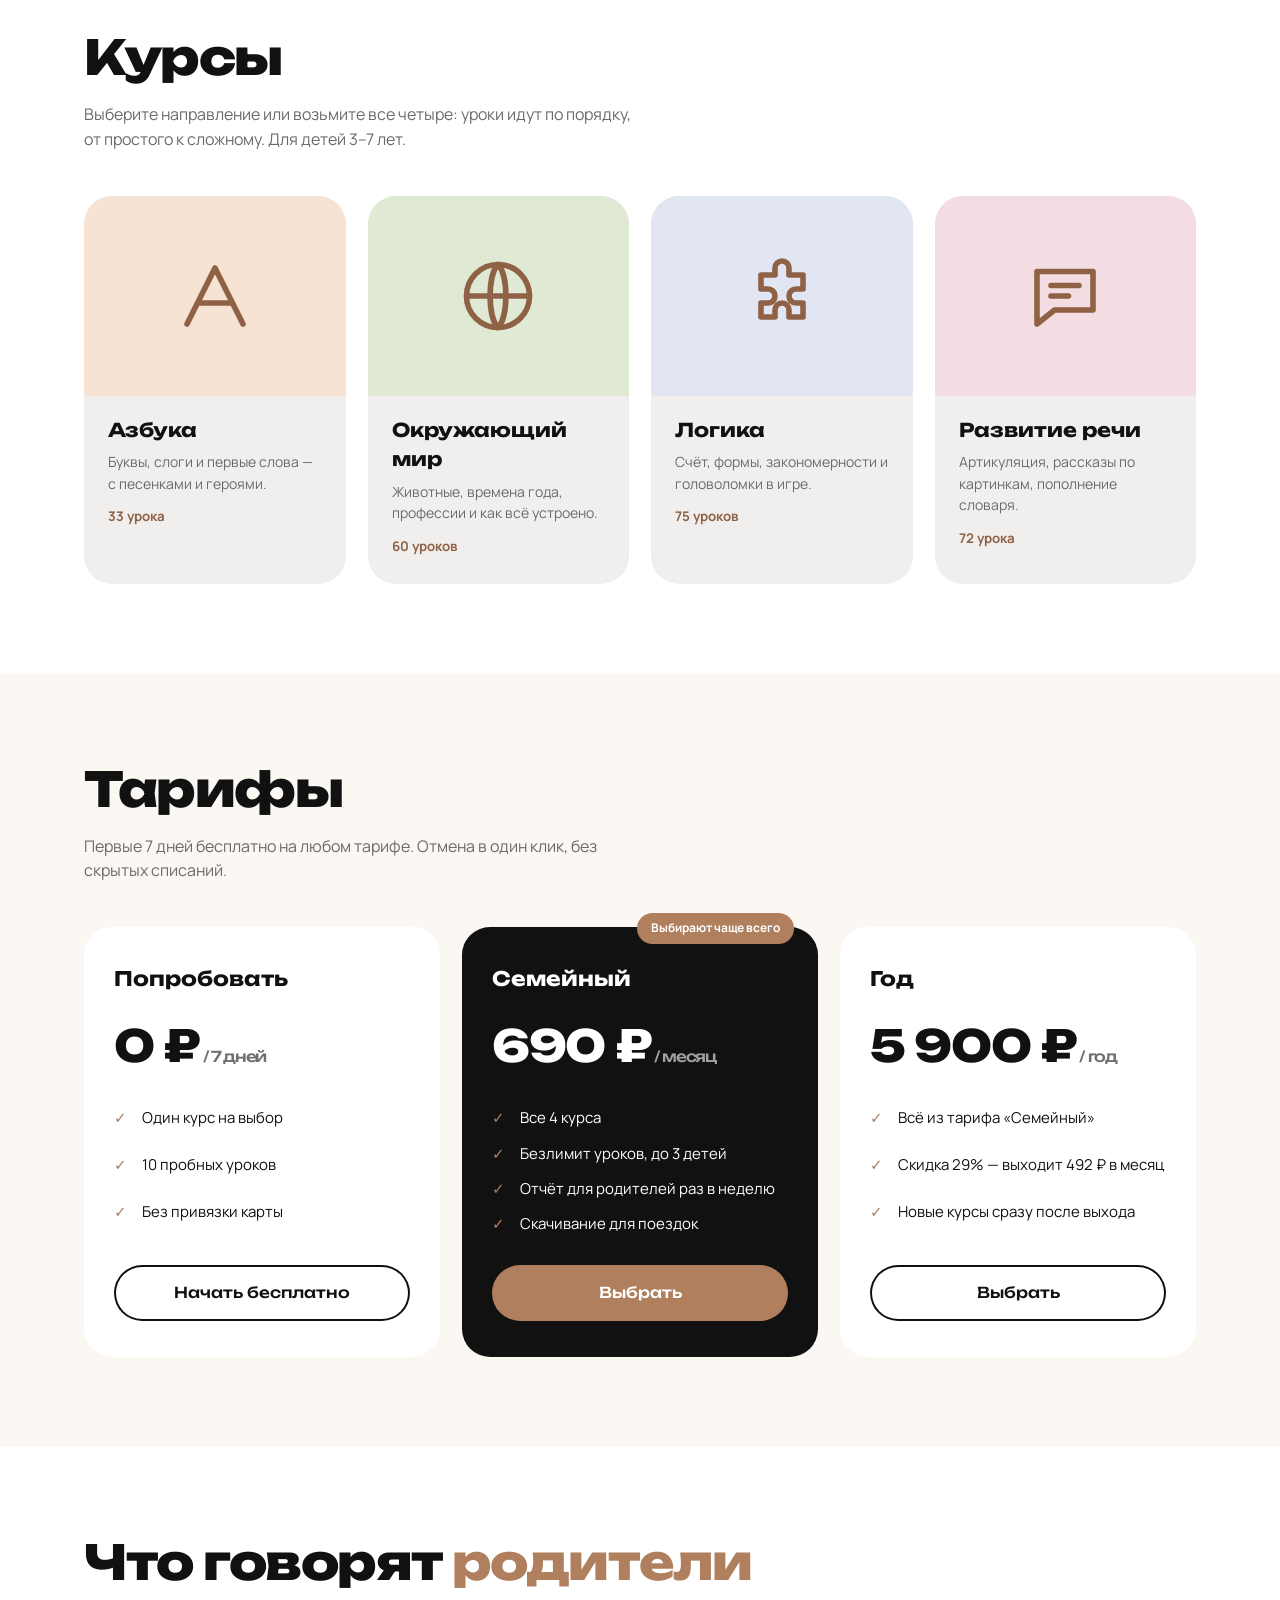
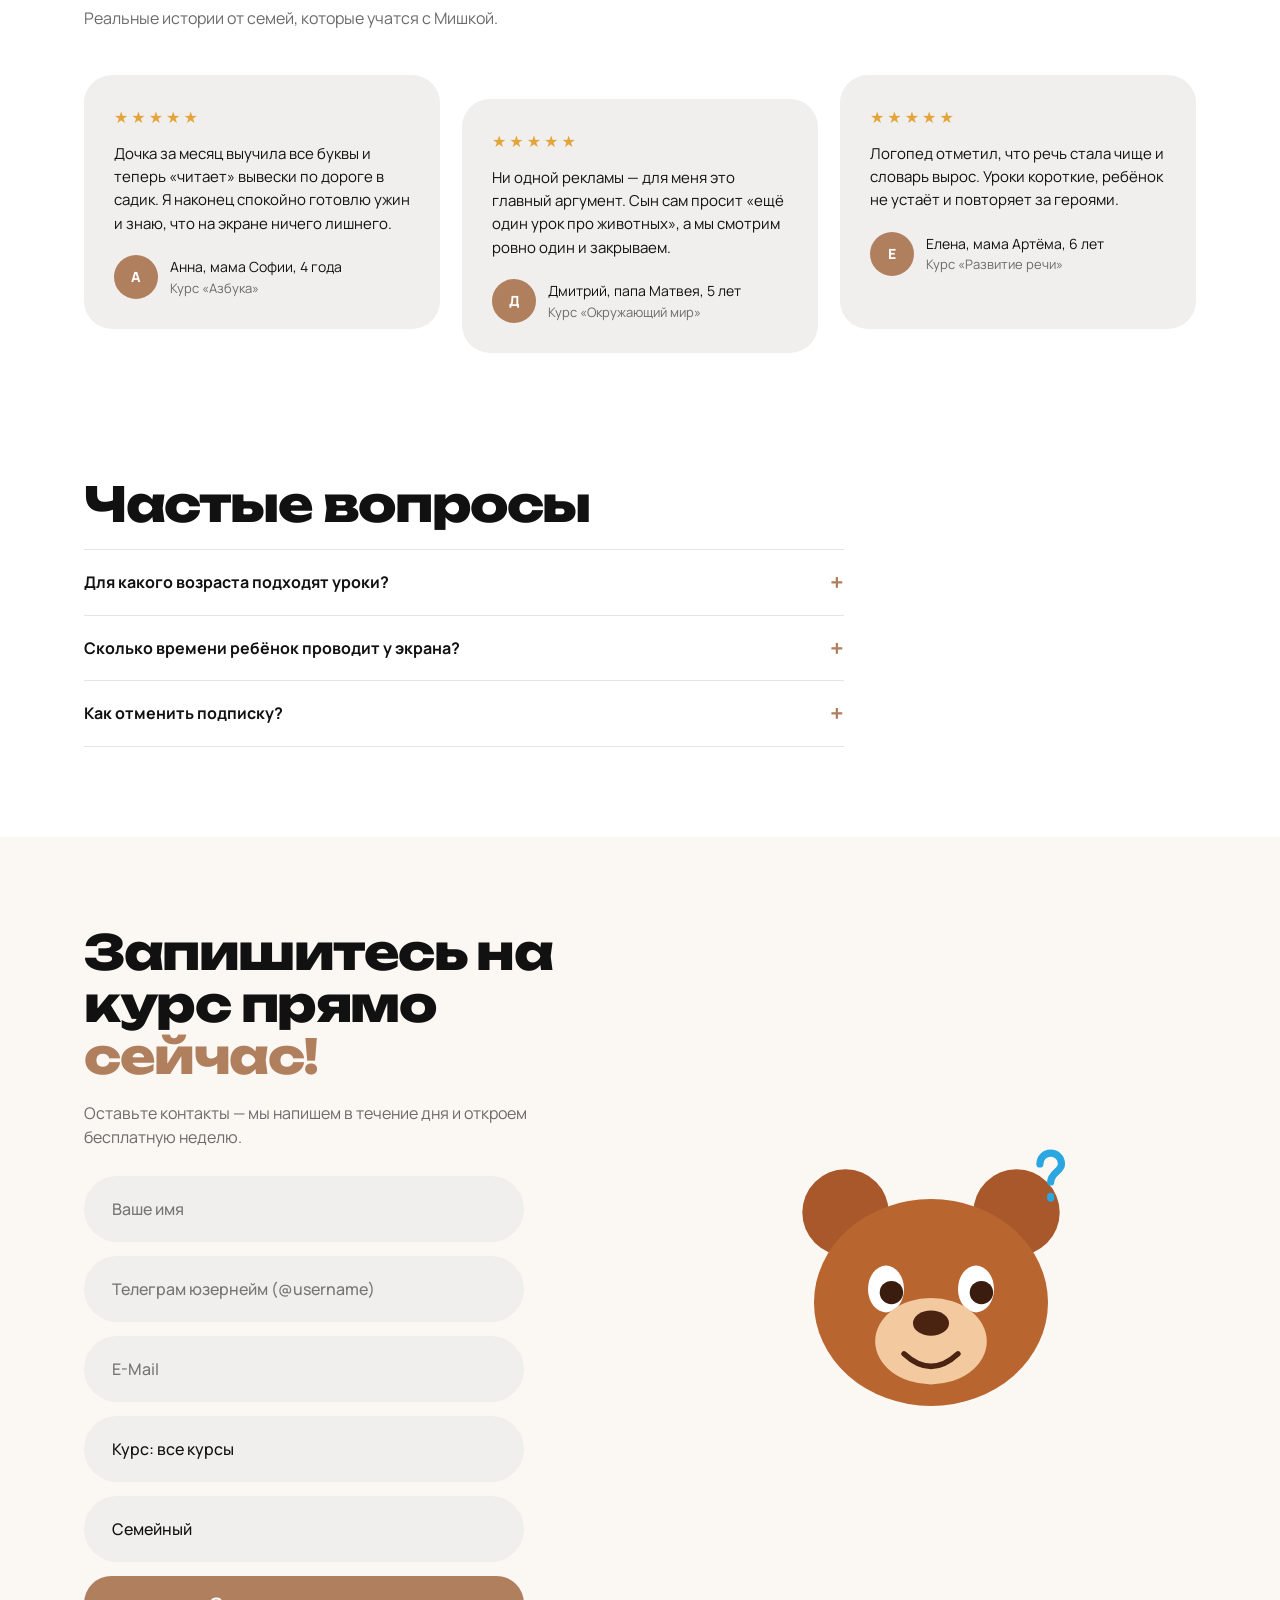
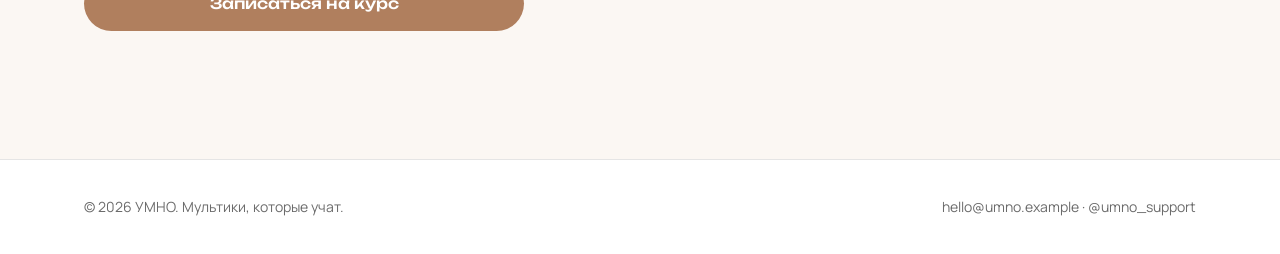
==== commit 39523077: "Update index.html" ====
--- a/index.html
+++ b/index.html
@@ -2,7 +2,7 @@
 <html lang="ru">
 <head>
 <meta charset="UTF-8">
-<meta name="viewport" content="width=device-width, initial-scale=1">
+<meta name="viewport" content="width=device-width, initial-scale=1, viewport-fit=cover">
 <title>УМНО — мультики, которые учат</title>
 <meta name="description" content="Короткие обучающие мультфильмы для дошкольников: без рекламы, без резких звуков, с заботой о родителях.">
 <link rel="preconnect" href="https://fonts.googleapis.com">
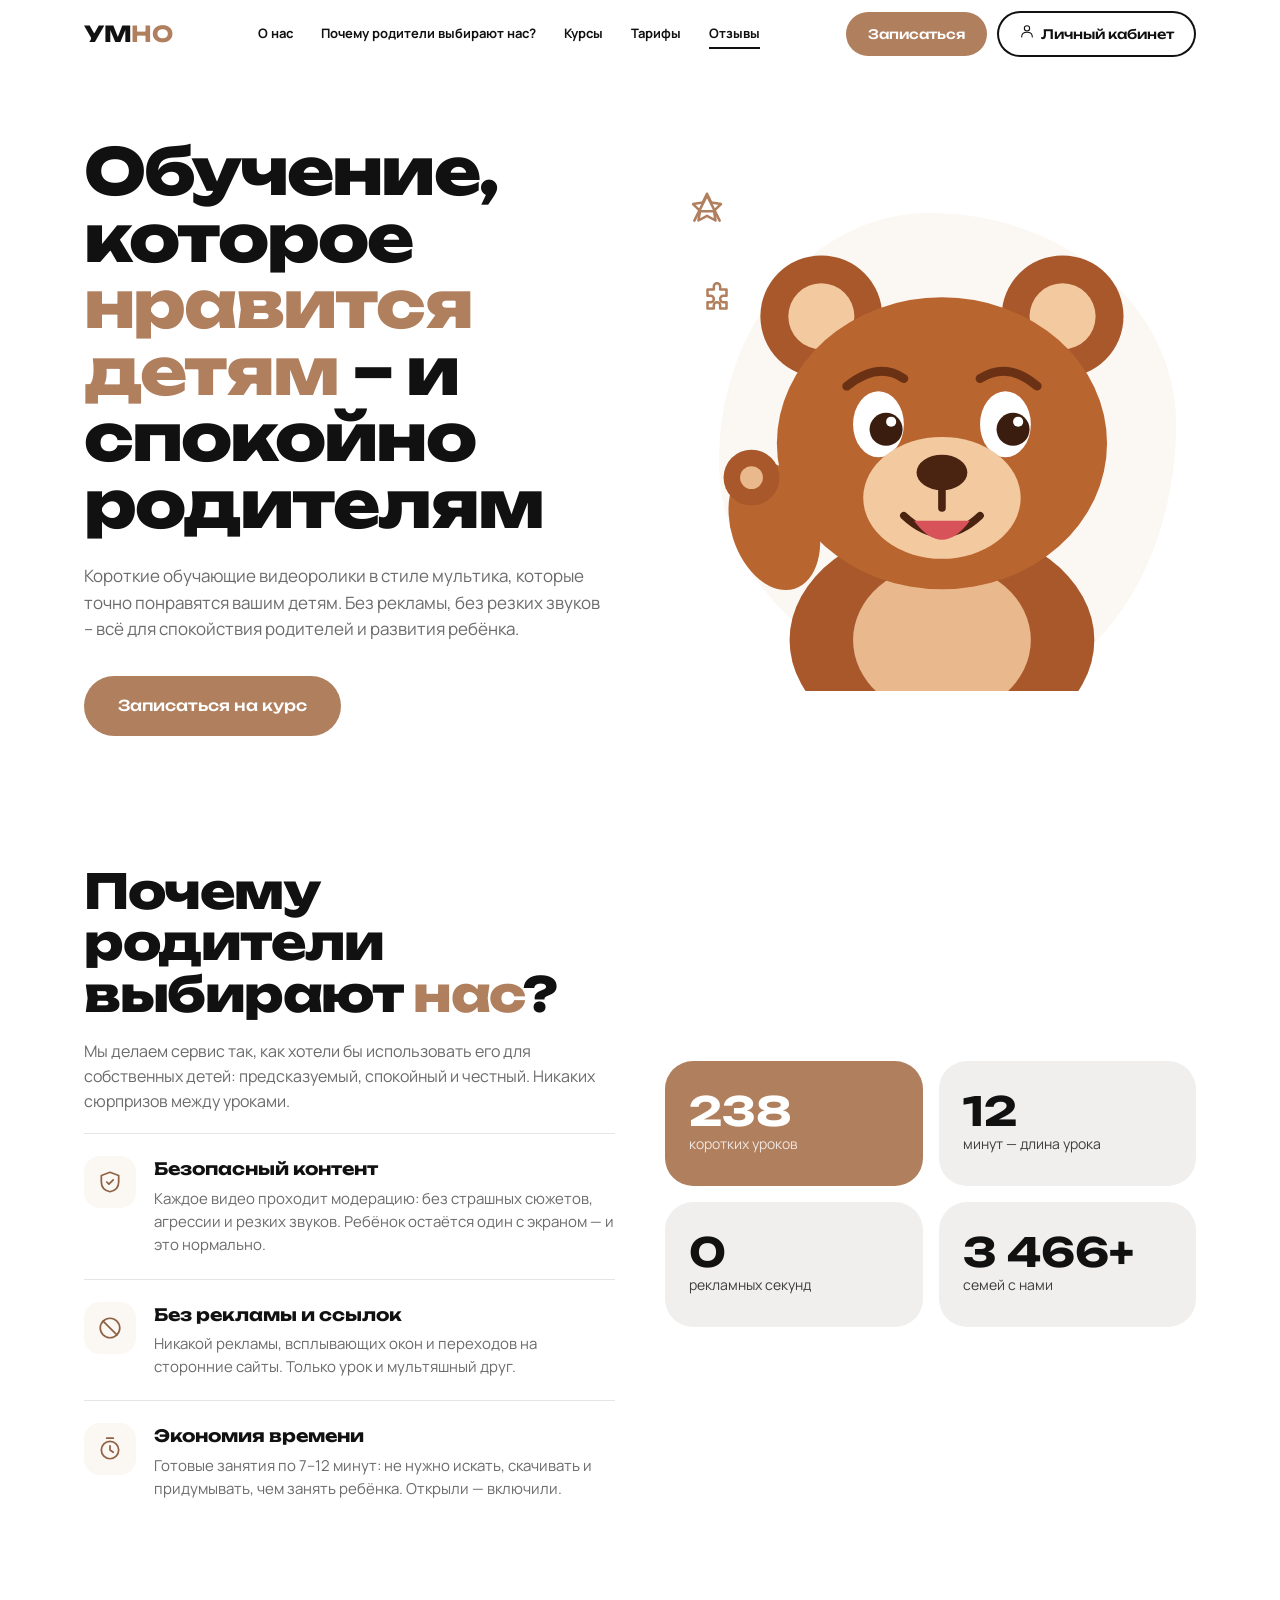
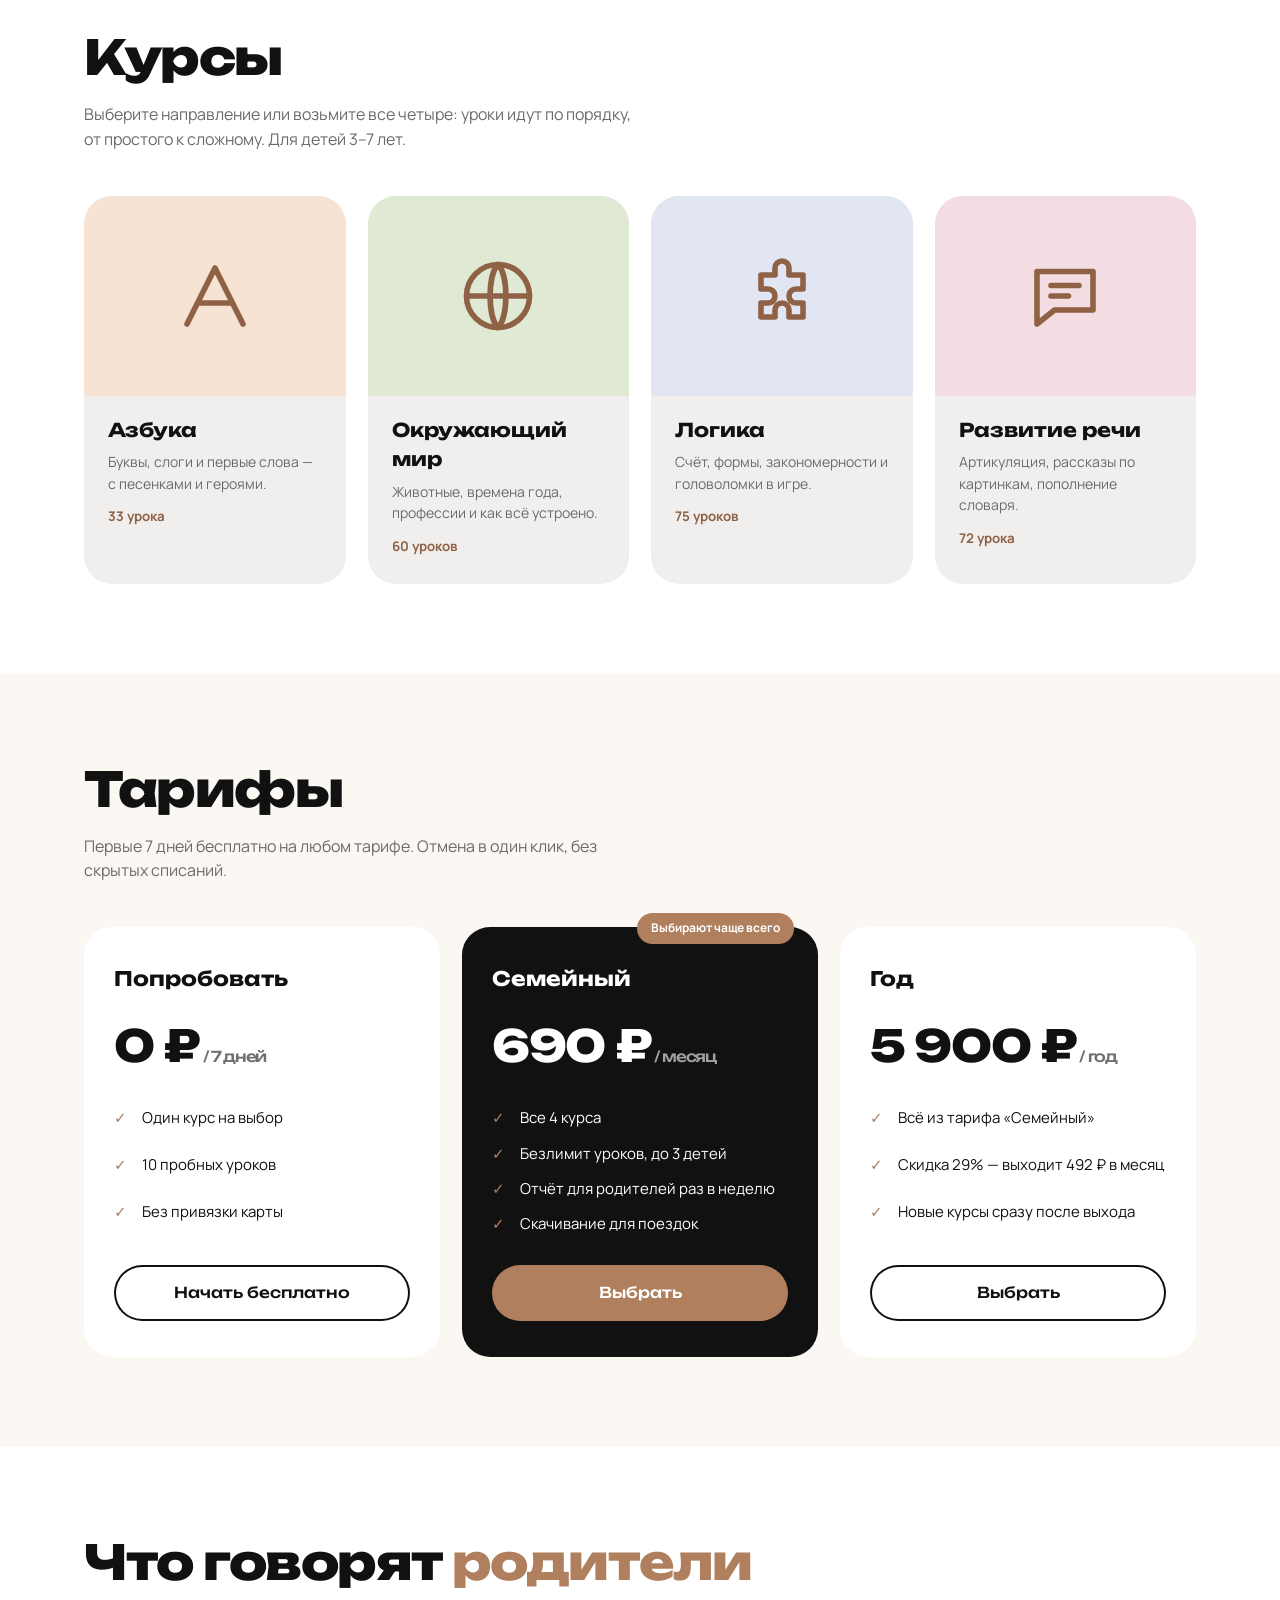
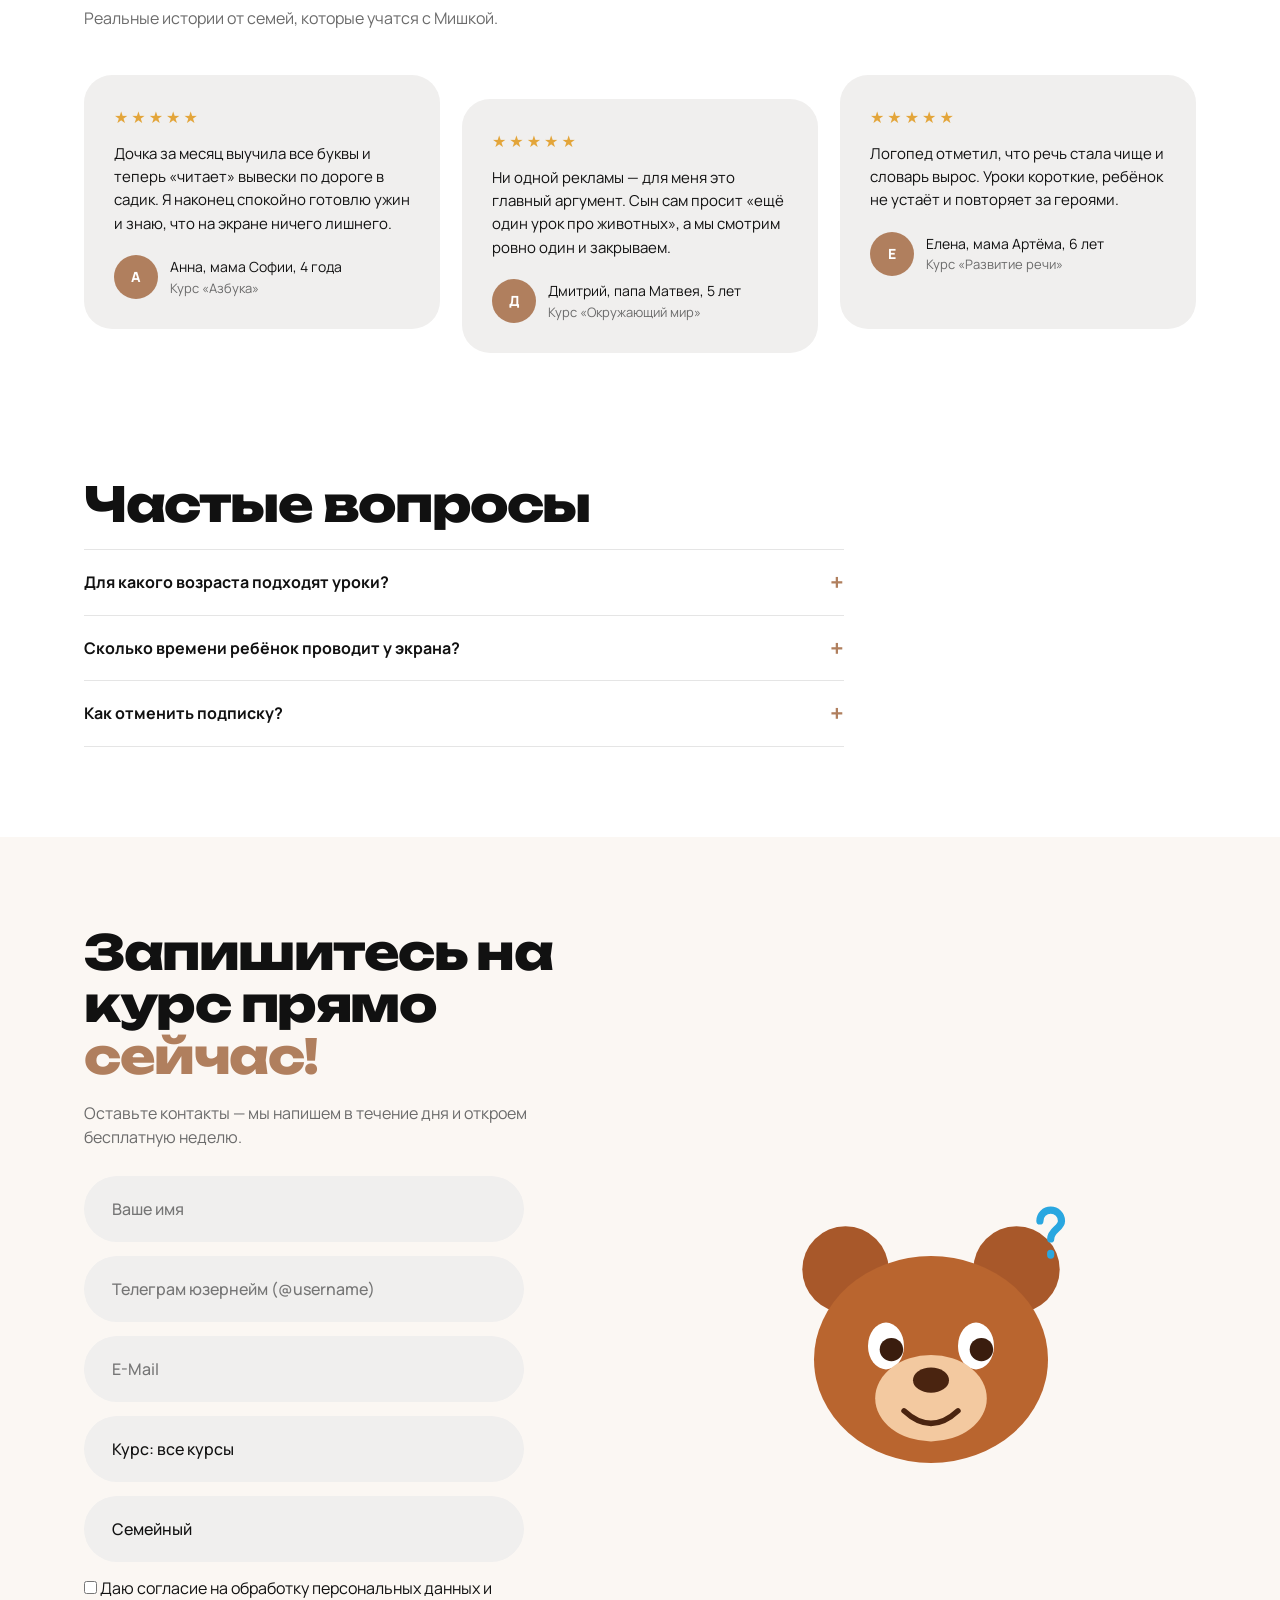
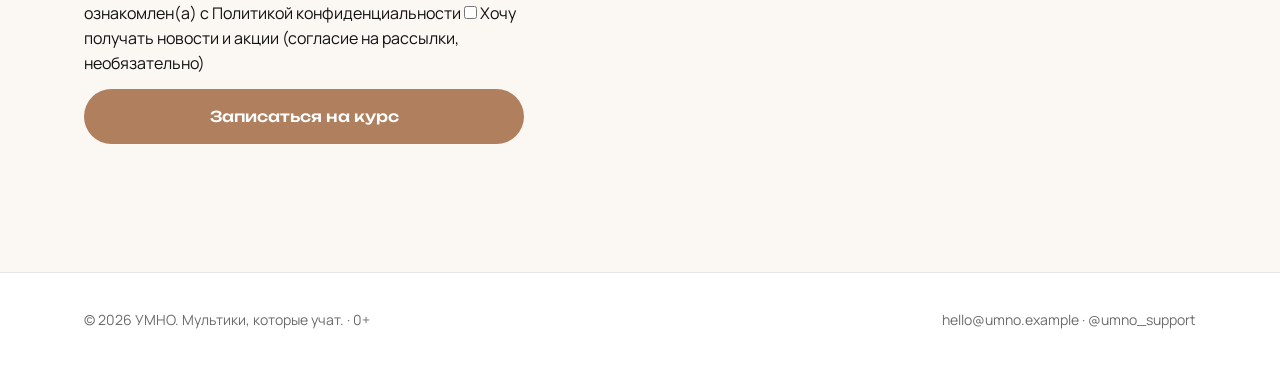
==== commit 3a28a45c: "Update index.html" ====
--- a/index.html
+++ b/index.html
@@ -154,6 +154,7 @@
 }
 @media(prefers-reduced-motion:reduce){*{animation:none!important;transition:none!important}.rv,.hero p,.hero .btn,.hero h1 span.w,.bear{opacity:1;transform:none}}
 </style>
+<link rel="stylesheet" href="legal-ui.css">
 </head>
 <body>
 <svg width="0" height="0" style="position:absolute" aria-hidden="true"><defs>
@@ -292,6 +293,10 @@
     <div class="f"><select name="plan" id="plan" aria-label="Тариф">
      <option>Попробовать</option><option selected>Семейный</option><option>Год</option></select></div>
     <input class="hp" name="website" tabindex="-1" autocomplete="off" aria-hidden="true">
+    <div class="cons">
+     <label><input type="checkbox" name="c_pd" required> <span>Даю <a href="consent.html" target="_blank" rel="noopener">согласие на обработку персональных данных</a> и ознакомлен(а) с <a href="privacy.html" target="_blank" rel="noopener">Политикой конфиденциальности</a></span></label>
+     <label><input type="checkbox" name="c_ads"> <span>Хочу получать новости и акции (<a href="consent-ads.html" target="_blank" rel="noopener">согласие на рассылки</a>, необязательно)</span></label>
+    </div>
     <button class="btn" id="send" type="submit">Записаться на курс</button>
     <div class="msg" id="msg" role="status"></div>
    </form>
@@ -302,7 +307,9 @@
 </section>
 </main>
 
-<footer><div class="wrap"><span>© 2026 УМНО. Мультики, которые учат.</span><span>hello@umno.example · @umno_support</span></div></footer>
+<footer><div class="wrap"><span>© 2026 УМНО. Мультики, которые учат. · 0+</span><span>hello@umno.example · @umno_support</span></div>
+<div id="lfoot"></div></footer>
+<script src="legal.js" defer></script>
 
 <script>
 /* ============ НАСТРОЙКА ЗАЯВОК ============
@@ -345,20 +352,22 @@
   e.preventDefault();msg.className='msg';msg.textContent='';
   const d=Object.fromEntries(new FormData(form));
   if(d.website)return; // антиспам
+  if(!d.c_pd){msg.className='msg err';msg.textContent='Отметьте согласие на обработку персональных данных.';return}
+  d.consent_pd='Да, '+new Date().toISOString()+', редакция '+(window.LEGAL?LEGAL.ver:'2026-10-30');d.consent_ads=d.c_ads?'Да':'Нет';delete d.c_pd;delete d.c_ads;
   if(!d.name.trim()||!d.telegram.trim()||!/^\S+@\S+\.\S+$/.test(d.email)){msg.className='msg err';msg.textContent='Заполните имя, Telegram и корректный e-mail.';return}
   d.telegram='@'+d.telegram.trim().replace(/^@/,'');delete d.website;
   btn.disabled=true;btn.textContent='Отправляем…';
   try{
     const subject=`Новая заявка: ${d.course} (${d.plan})`;
     if(CONFIG.WEB3FORMS_KEY){
-      const r=await fetch('https://api.web3forms.com/submit',{method:'POST',headers:{'Content-Type':'application/json',Accept:'application/json'},body:JSON.stringify({access_key:CONFIG.WEB3FORMS_KEY,subject,from_name:'Сайт УМНО',name:d.name,telegram:d.telegram,email:d.email,course:d.course,plan:d.plan})});
+      const r=await fetch('https://api.web3forms.com/submit',{method:'POST',headers:{'Content-Type':'application/json',Accept:'application/json'},body:JSON.stringify({access_key:CONFIG.WEB3FORMS_KEY,subject,from_name:'Сайт УМНО',name:d.name,telegram:d.telegram,email:d.email,course:d.course,plan:d.plan,consent_pd:d.consent_pd,consent_ads:d.consent_ads})});
       const j=await r.json().catch(()=>({}));
       if(!r.ok||j.success===false)throw new Error(j.message||('Ошибка сервера '+r.status));
     }else if(CONFIG.FORMSPREE_URL){
       const r=await fetch(CONFIG.FORMSPREE_URL,{method:'POST',headers:{'Content-Type':'application/json',Accept:'application/json'},body:JSON.stringify({...d,_subject:subject})});
       if(!r.ok)throw new Error('Ошибка сервера '+r.status);
     }else if(CONFIG.FALLBACK_EMAIL){
-      const body=`Имя: ${d.name}\nTelegram: ${d.telegram}\nE-mail: ${d.email}\nКурс: ${d.course}\nТариф: ${d.plan}`;
+      const body=`Имя: ${d.name}\nTelegram: ${d.telegram}\nE-mail: ${d.email}\nКурс: ${d.course}\nТариф: ${d.plan}\nСогласие на обработку ПДн: ${d.consent_pd}\nРассылки: ${d.consent_ads}`;
       location.href=`mailto:${CONFIG.FALLBACK_EMAIL}?subject=${encodeURIComponent(subject)}&body=${encodeURIComponent(body)}`;
     }else{
       console.warn('Заявки не настроены: заполните CONFIG в index.html');throw new Error('Не заполнен CONFIG в index.html');
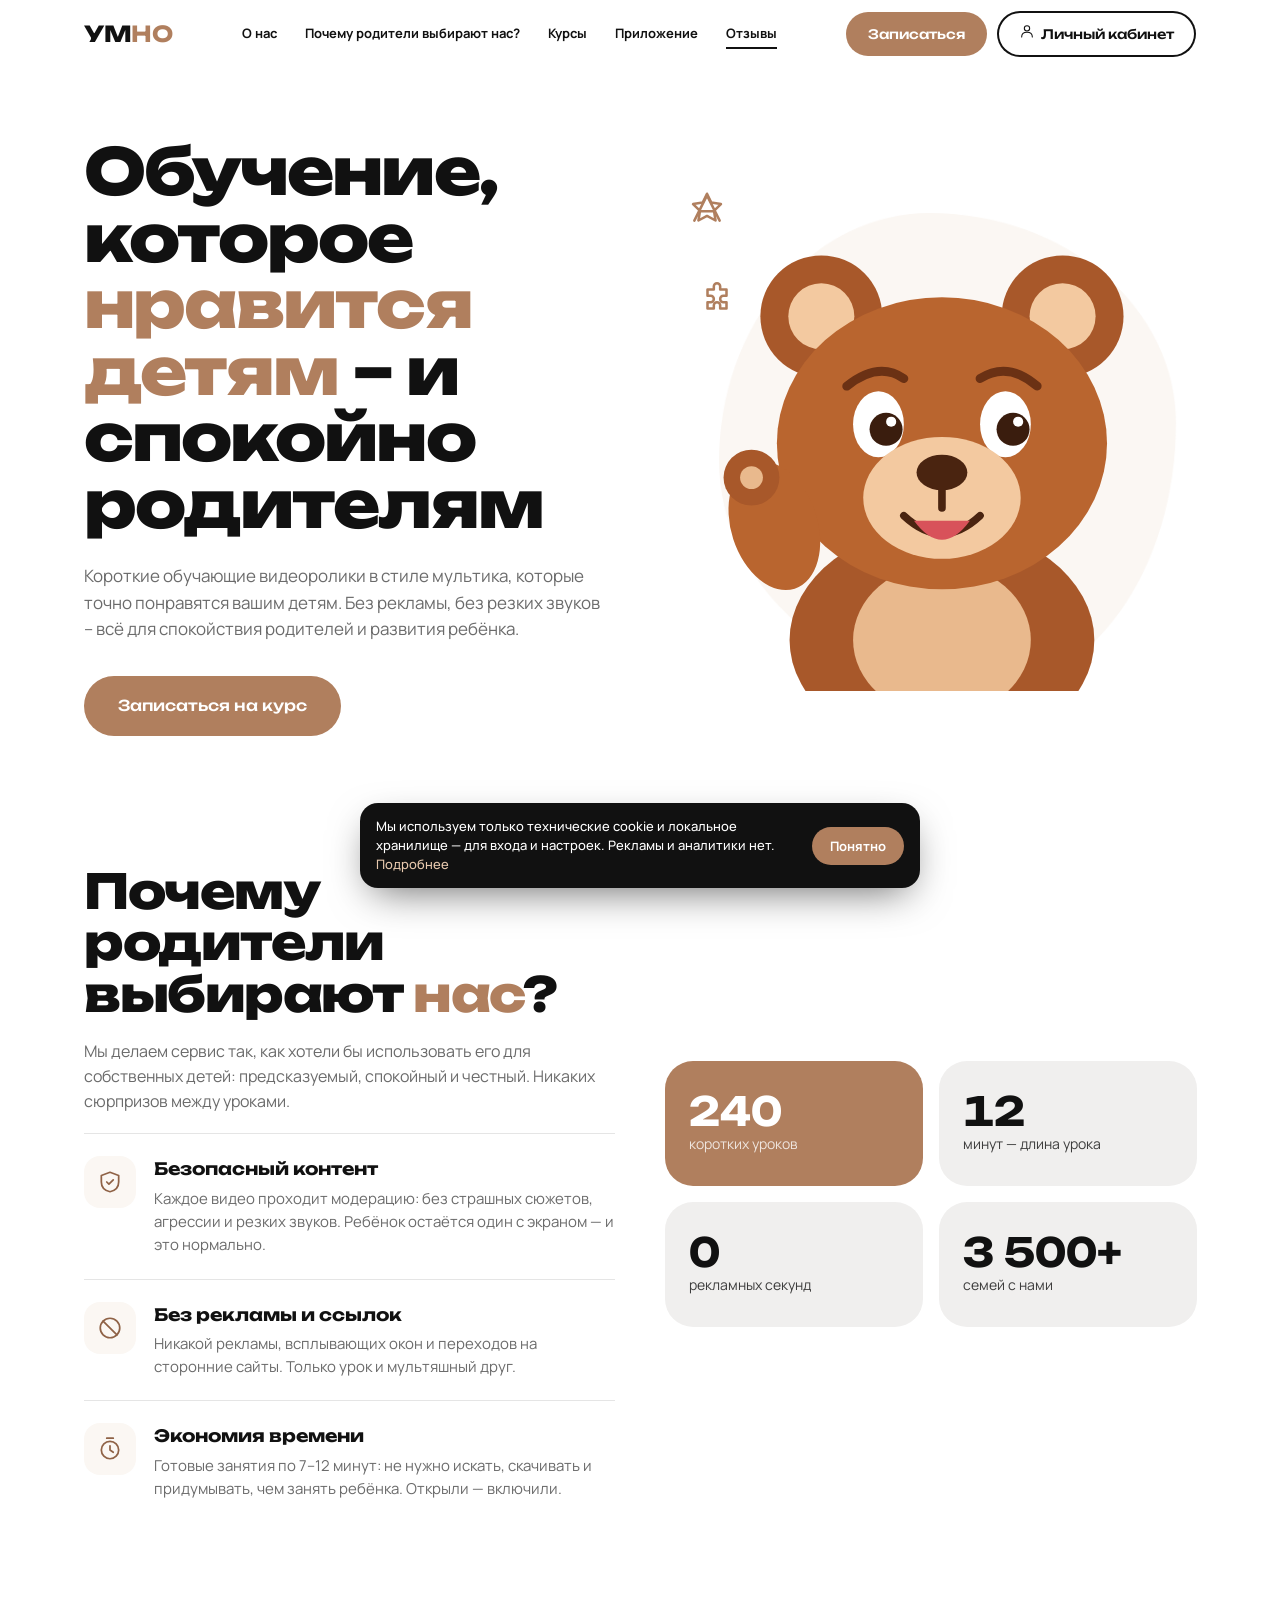
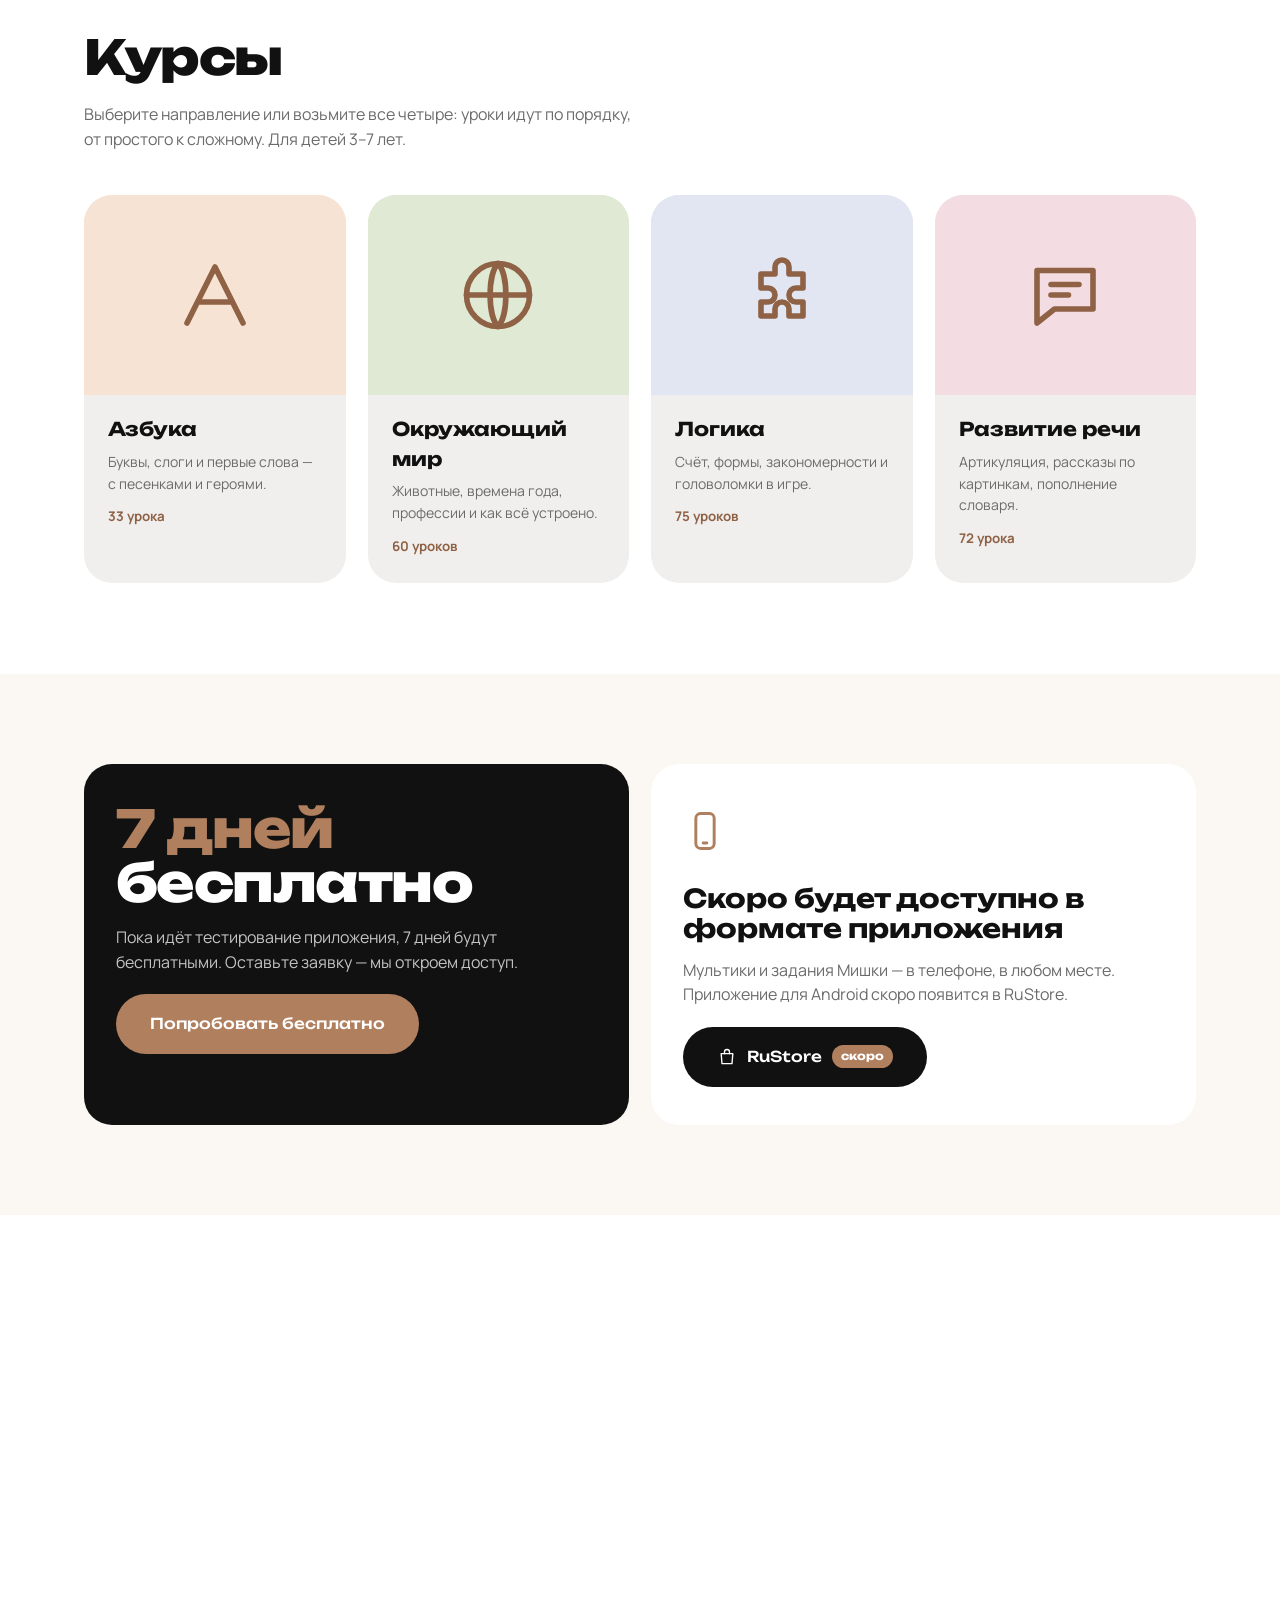
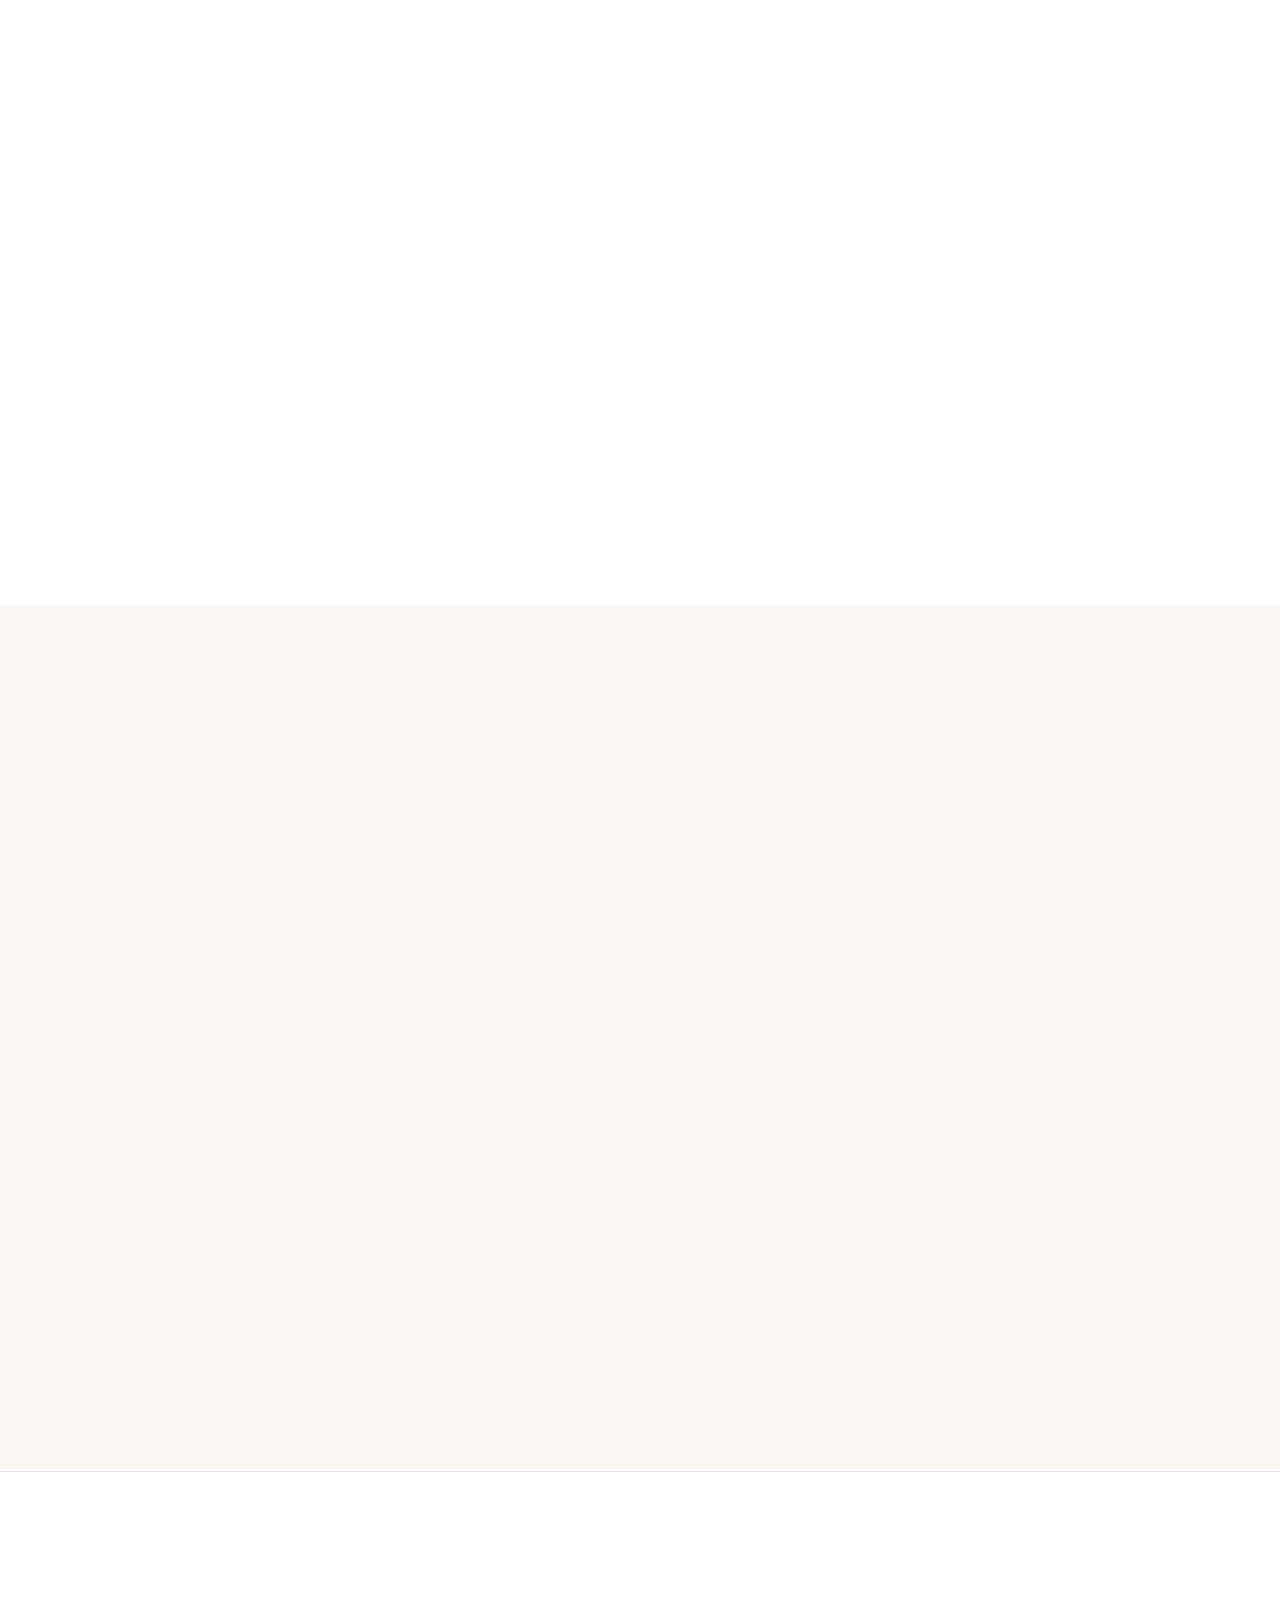
==== commit 7e7c740f: "Update index.html" ====
--- a/index.html
+++ b/index.html
@@ -19,7 +19,7 @@
 .acc{color:var(--brown)}
 
 /* header */
-header{position:sticky;top:0;z-index:50;background:rgba(255,255,255,.85);backdrop-filter:blur(10px)}
+header{position:sticky;top:0;z-index:50;background:rgba(255,255,255,.97);transform:translateZ(0)}
 header .wrap{display:flex;align-items:center;justify-content:space-between;height:68px}
 .logo{font-family:Unbounded;font-weight:800;font-size:22px;letter-spacing:-.02em}
 .logo b{color:var(--brown)}
@@ -28,7 +28,6 @@
 nav a:hover,nav a.on{border-color:var(--ink)}
 
 .btn{display:inline-block;border:0;cursor:pointer;background:var(--brown);color:#fff;font-weight:500;font-size:15px;padding:18px 34px;border-radius:999px;transition:transform .25s,background .25s,box-shadow .25s}
-.btn:hover{background:var(--brown-d);transform:translateY(-3px);box-shadow:0 12px 24px -10px rgba(143,98,70,.7)}
 .btn:active{transform:translateY(0)}
 .btn.line{background:transparent;color:var(--ink);box-shadow:inset 0 0 0 2px var(--ink)}
 .btn.line:hover{background:var(--ink);color:#fff}
@@ -49,15 +48,16 @@
 .ic{width:1em;height:1em;fill:none;stroke:currentColor;stroke-width:1.6;stroke-linecap:round;stroke-linejoin:round}
 .hero p,.hero .btn{opacity:0;animation:up .8s .9s forwards}
 .stage{position:relative;aspect-ratio:1;max-width:520px;width:100%;margin-left:auto}
-.stage .blob{position:absolute;inset:6% 4% 0 6%;background:var(--cream);border-radius:46% 54% 42% 58%/52% 44% 56% 48%;animation:morph 9s ease-in-out infinite}
-@keyframes morph{50%{border-radius:58% 42% 56% 44%/44% 58% 42% 56%}}
+.stage .blob{position:absolute;inset:6% 4% 0 6%;background:var(--cream);border-radius:46% 54% 42% 58%/52% 44% 56% 48%;animation:morph 9s ease-in-out infinite;will-change:transform}
+@keyframes morph{50%{transform:scale(1.05) rotate(5deg)}}
+.stage.off *,.sbear.off,.sbear.off *{animation-play-state:paused!important}
 .bear{position:absolute;inset:0;transform:translateX(40%);opacity:0;animation:peek 1.1s .3s cubic-bezier(.2,1,.3,1) forwards}
 @keyframes peek{to{transform:none;opacity:1}}
 .arm{transform-origin:70px 300px;animation:wave 1.6s 1.4s ease-in-out infinite}
 @keyframes wave{0%,100%{transform:rotate(0)}30%{transform:rotate(-16deg)}60%{transform:rotate(10deg)}}
 .eye{transform-origin:center;animation:blink 5s infinite}
 @keyframes blink{0%,94%,100%{transform:scaleY(1)}97%{transform:scaleY(.1)}}
-.float{position:absolute;font-size:38px;color:var(--brown);animation:fl 5s ease-in-out infinite}
+.float{position:absolute;font-size:38px;color:var(--brown);animation:fl 5s ease-in-out infinite;will-change:transform}
 .float:nth-of-type(3){left:2%;top:18%}.float:nth-of-type(4){left:12%;bottom:12%;animation-delay:-2s}.float:nth-of-type(5){right:8%;top:6%;animation-delay:-3.5s}
 @keyframes fl{50%{transform:translateY(-16px) rotate(8deg)}}
 
@@ -65,13 +65,16 @@
 section{padding:90px 0}
 h2{font-size:clamp(28px,4vw,48px);line-height:1.08;font-weight:800;letter-spacing:-.03em;margin-bottom:18px}
 .lead{max-width:560px;color:var(--grey);margin-bottom:44px}
-.rv{opacity:0;transform:translateY(30px);transition:opacity .8s,transform .8s}
+.rv{opacity:0;transform:translateY(24px);transition:opacity .6s,transform .6s}
 .rv.in{opacity:1;transform:none}
+.stat{contain:layout paint}
+.stat b{font-variant-numeric:tabular-nums}
+#courses,#reviews,#faq,#signup,footer{content-visibility:auto;contain-intrinsic-size:auto 700px}
 
 .why{display:grid;grid-template-columns:1fr 1fr;gap:50px;align-items:center}
 .feat{display:flex;gap:18px;padding:22px 0;border-top:1px solid #e5e5e5}
-.feat i{color:var(--brown-d);font-style:normal;flex:none;width:52px;height:52px;border-radius:16px;background:var(--cream);display:grid;place-items:center;font-size:26px;transition:.4s}
-.feat:hover i{color:#fff;background:var(--brown);transform:rotate(-8deg) scale(1.1)}
+.feat i{color:var(--brown-d);font-style:normal;flex:none;width:52px;height:52px;border-radius:16px;background:var(--cream);display:grid;place-items:center;font-size:26px}
+
 .feat h3{font-size:17px;margin-bottom:4px}
 .feat p{color:var(--grey);font-size:15px}
 .stats{display:grid;grid-template-columns:1fr 1fr;gap:16px}
@@ -82,37 +85,37 @@
 
 /* courses */
 .courses{display:grid;grid-template-columns:repeat(auto-fit,minmax(250px,1fr));gap:22px}
-.card{background:var(--soft);border-radius:var(--r);overflow:hidden;cursor:pointer;transition:transform .35s,box-shadow .35s}
-.card:hover{transform:translateY(-8px);box-shadow:0 24px 40px -22px rgba(0,0,0,.35)}
-.pic{color:var(--brown-d);height:200px;display:grid;place-items:center;font-size:84px;background-size:cover;background-position:center;transition:.5s}
-.card:hover .pic{font-size:100px}
+.card{background:var(--soft);border-radius:var(--r);overflow:hidden;cursor:pointer;transition:transform .3s}
+.pic{color:var(--brown-d);height:200px;display:grid;place-items:center;font-size:84px;background-size:cover;background-position:center}
+.pic .ic{transition:transform .4s}
+@media(hover:hover){.card:hover{transform:translateY(-6px)}.card:hover .pic .ic{transform:scale(1.18)}.feat:hover i{color:#fff;background:var(--brown)}.btn:hover{background:var(--brown-d);transform:translateY(-3px)}.rc:hover{transform:rotate(-1.2deg)}}
 .card .t{padding:20px 24px 26px}
 .card h3{font-size:19px;margin-bottom:6px}
 .card p{font-size:14px;color:var(--grey)}
 .card small{display:inline-block;margin-top:12px;font-weight:700;color:var(--brown-d)}
 
-/* pricing */
-.price{background:var(--cream)}
-.plans{display:grid;grid-template-columns:repeat(auto-fit,minmax(260px,1fr));gap:22px;align-items:stretch}
-.plan{background:#fff;border-radius:var(--r);padding:36px 30px;display:flex;flex-direction:column;position:relative;transition:transform .35s}
-.plan:hover{transform:translateY(-8px)}
-.plan.top{background:var(--ink);color:#fff}
-.plan.top .btn{background:var(--brown)}
-.tag{position:absolute;top:-14px;right:24px;background:var(--brown);color:#fff;font-size:12px;font-weight:700;padding:6px 14px;border-radius:99px;animation:pulse 2.4s infinite}
-@keyframes pulse{50%{transform:scale(1.08)}}
-.plan h3{font-size:20px}
-.amt{font-family:Unbounded;font-size:44px;font-weight:800;margin:18px 0 4px;letter-spacing:-.03em}
-.amt small{font-size:15px;font-weight:500;opacity:.6}
-.plan ul{list-style:none;padding:0;margin:22px 0 30px;display:grid;gap:12px;font-size:15px;flex:1}
-.plan li{padding-left:28px;position:relative}
-.plan li::before{content:"✓";position:absolute;left:0;color:var(--brown);font-weight:800}
-.plan .btn{text-align:center;padding:16px 20px}
+/* приложение и тест */
+.appsec{background:var(--cream)}
+.appbox{display:grid;grid-template-columns:1fr 1fr;gap:22px;align-items:stretch}
+.tile{border-radius:var(--r);padding:38px 32px;display:flex;flex-direction:column;gap:14px}
+.tile.dark{background:var(--ink);color:#fff}
+.tile.light{background:#fff}
+.tile .big{font-family:Unbounded;font-weight:800;font-size:clamp(30px,4.6vw,52px);line-height:1.05;letter-spacing:-.03em}
+.tile .big em{font-style:normal;color:var(--brown)}
+.tile p{color:var(--grey);font-size:16px}
+.tile.dark p{color:rgba(255,255,255,.75)}
+.tile .ico{font-size:44px;color:var(--brown)}
+.tile h3{font-size:clamp(20px,2.6vw,26px);line-height:1.15}
+.tile .btn{align-self:flex-start;margin-top:6px}
+.rs{display:inline-flex;align-items:center;gap:10px;background:var(--ink)}
+.rs:hover{background:#333}
+.rs small{font-size:11px;font-weight:700;background:var(--brown);padding:3px 9px;border-radius:99px}
+.rs .ic{font-size:20px}
 
 /* reviews */
 .rev{display:grid;grid-template-columns:repeat(auto-fit,minmax(280px,1fr));gap:22px}
-.rc{background:var(--soft);border-radius:var(--r);padding:30px;transition:transform .35s}
+.rc{background:var(--soft);border-radius:var(--r);padding:30px;transition:transform .3s}
 .rc:nth-child(2){transform:translateY(24px)}
-.rc:hover{transform:rotate(-1.2deg) scale(1.02)}
 .stars{color:#e3a53a;letter-spacing:3px;margin-bottom:12px}
 .rc p{font-size:15px}
 .who{display:flex;gap:12px;align-items:center;margin-top:20px;font-size:14px}
@@ -125,7 +128,7 @@
 summary{cursor:pointer;font-weight:700;list-style:none;display:flex;justify-content:space-between;gap:20px}
 summary::after{content:"+";font-size:24px;line-height:1;transition:transform .3s;color:var(--brown)}
 details[open] summary::after{transform:rotate(45deg)}
-details p{color:var(--grey);margin-top:12px;animation:up .4s}
+details p{color:var(--grey);margin-top:12px}
 
 /* form */
 .signup .wrap{display:grid;grid-template-columns:1fr 1fr;gap:50px;align-items:center}
@@ -147,7 +150,7 @@
 
 @media(max-width:860px){
  nav{display:none}
- .hero .wrap,.why,.signup .wrap{grid-template-columns:1fr}
+ .hero .wrap,.why,.signup .wrap,.appbox{grid-template-columns:1fr}
  .stage{margin:0 auto;max-width:380px;order:-1}
  section{padding:64px 0}
  .rc:nth-child(2){transform:none}
@@ -167,6 +170,8 @@
 <symbol id="i-puzzle" viewBox="0 0 24 24"><path d="M10 4a2 2 0 114 0v2h4v4h-2a2 2 0 100 4h2v4h-4v-2a2 2 0 10-4 0v2H6v-4h2a2 2 0 100-4H6V6h4z"/></symbol>
 <symbol id="i-chat" viewBox="0 0 24 24"><path d="M4 5h16v11H9l-5 4z"/><path d="M8 9h8M8 12h5"/></symbol>
 <symbol id="i-star" viewBox="0 0 24 24"><path d="M12 3l2.7 5.6 6.1.9-4.4 4.3 1 6.1L12 17l-5.4 2.9 1-6.1L3.2 9.5l6.1-.9z"/></symbol>
+<symbol id="i-phone" viewBox="0 0 24 24"><rect x="7" y="2.5" width="10" height="19" rx="2.5"/><path d="M11 18.5h2"/></symbol>
+<symbol id="i-bag" viewBox="0 0 24 24"><path d="M5 8h14l-1 12H6z"/><path d="M9 8V6a3 3 0 016 0v2"/></symbol>
 <symbol id="i-check" viewBox="0 0 24 24"><circle cx="12" cy="12" r="10"/><path d="M7 12.5l3.5 3.5L17 9"/></symbol>
 </defs></svg>
 
@@ -174,7 +179,7 @@
  <div class="wrap">
   <a href="#top" class="logo">УМ<b>НО</b></a>
   <nav>
-   <a href="#top" class="on">О нас</a><a href="#why">Почему родители выбирают нас?</a><a href="#courses">Курсы</a><a href="#price">Тарифы</a><a href="#reviews">Отзывы</a>
+   <a href="#top" class="on">О нас</a><a href="#why">Почему родители выбирают нас?</a><a href="#courses">Курсы</a><a href="#app">Приложение</a><a href="#reviews">Отзывы</a>
   </nav>
   <div class="hbtns">
    <a href="#signup" class="btn hsign">Записаться</a>
@@ -246,14 +251,20 @@
  </div>
 </section>
 
-<section id="price" class="price">
- <div class="wrap">
-  <h2 class="rv">Тарифы</h2>
-  <p class="lead rv">Первые 7 дней бесплатно на любом тарифе. Отмена в один клик, без скрытых списаний.</p>
-  <div class="plans">
-   <div class="plan rv"><h3>Попробовать</h3><div class="amt">0 ₽<small> / 7 дней</small></div><ul><li>Один курс на выбор</li><li>10 пробных уроков</li><li>Без привязки карты</li></ul><a href="#signup" class="btn line" data-plan="Попробовать">Начать бесплатно</a></div>
-   <div class="plan top rv"><span class="tag">Выбирают чаще всего</span><h3>Семейный</h3><div class="amt">690 ₽<small> / месяц</small></div><ul><li>Все 4 курса</li><li>Безлимит уроков, до 3 детей</li><li>Отчёт для родителей раз в неделю</li><li>Скачивание для поездок</li></ul><a href="#signup" class="btn" data-plan="Семейный">Выбрать</a></div>
-   <div class="plan rv"><h3>Год</h3><div class="amt">5 900 ₽<small> / год</small></div><ul><li>Всё из тарифа «Семейный»</li><li>Скидка 29% — выходит 492 ₽ в месяц</li><li>Новые курсы сразу после выхода</li></ul><a href="#signup" class="btn line" data-plan="Год">Выбрать</a></div>
+<section id="app" class="appsec">
+ <div class="wrap">
+  <div class="appbox">
+   <div class="tile dark rv">
+    <div class="big"><em>7 дней</em> бесплатно</div>
+    <p>Пока идёт тестирование приложения, 7 дней будут бесплатными. Оставьте заявку — мы откроем доступ.</p>
+    <a href="#signup" class="btn">Попробовать бесплатно</a>
+   </div>
+   <div class="tile light rv">
+    <div class="ico"><svg class="ic" aria-hidden="true"><use href="#i-phone"/></svg></div>
+    <h3>Скоро будет доступно в формате приложения</h3>
+    <p>Мультики и задания Мишки — в телефоне, в любом месте. Приложение для Android скоро появится в RuStore.</p>
+    <a href="#signup" class="btn rs" id="rustore"><svg class="ic" aria-hidden="true"><use href="#i-bag"/></svg>RuStore <small>скоро</small></a>
+   </div>
   </div>
  </div>
 </section>
@@ -270,12 +281,12 @@
  </div>
 </section>
 
-<section style="padding-top:60px">
+<section id="faq" style="padding-top:60px">
  <div class="wrap">
   <h2 class="rv">Частые вопросы</h2>
   <details class="rv"><summary>Для какого возраста подходят уроки?</summary><p>Для детей от 3 до 7 лет. Внутри каждого курса уроки идут от простых к более сложным.</p></details>
-  <details class="rv"><summary>Сколько времени ребёнок проводит у экрана?</summary><p>Один урок длится 7–12 минут. Мы рекомендуем 1–2 урока в день, а в семейном тарифе есть недельный отчёт для родителей.</p></details>
-  <details class="rv"><summary>Как отменить подписку?</summary><p>Напишите нам в Telegram или на почту — отключим в тот же день, без вопросов.</p></details>
+  <details class="rv"><summary>Сколько времени ребёнок проводит у экрана?</summary><p>Один урок длится 7–12 минут. Мы рекомендуем 1–2 урока в день, а в личном кабинете видно, как ребёнок справляется с заданиями.</p></details>
+  <details class="rv"><summary>Сколько это стоит?</summary><p>Пока идёт тестирование приложения, 7 дней бесплатны. О стоимости после тестирования мы сообщим заранее — ничего не будет списано без вашего согласия.</p></details>
  </div>
 </section>
 
@@ -283,15 +294,13 @@
  <div class="wrap">
   <div>
    <h2 class="rv">Запишитесь на курс прямо <span class="acc">сейчас!</span></h2>
-   <p class="lead rv" style="margin-bottom:26px">Оставьте контакты — мы напишем в течение дня и откроем бесплатную неделю.</p>
+   <p class="lead rv" style="margin-bottom:26px">Оставьте имя и почту — мы напишем в течение дня и откроем бесплатную неделю.</p>
    <form id="form" novalidate class="rv">
     <div class="f"><input name="name" placeholder="Ваше имя" required autocomplete="name"></div>
-    <div class="f"><input name="telegram" placeholder="Телеграм юзернейм (@username)" required autocomplete="off"></div>
     <div class="f"><input name="email" type="email" placeholder="E-Mail" required autocomplete="email"></div>
     <div class="f"><select name="course" id="course" aria-label="Курс">
      <option value="Все курсы">Курс: все курсы</option><option>Азбука</option><option>Окружающий мир</option><option>Логика</option><option>Развитие речи</option></select></div>
-    <div class="f"><select name="plan" id="plan" aria-label="Тариф">
-     <option>Попробовать</option><option selected>Семейный</option><option>Год</option></select></div>
+    <input type="hidden" name="plan" value="Бесплатные 7 дней (тест)">
     <input class="hp" name="website" tabindex="-1" autocomplete="off" aria-hidden="true">
     <div class="cons">
      <label><input type="checkbox" name="c_pd" required> <span>Даю <a href="consent.html" target="_blank" rel="noopener">согласие на обработку персональных данных</a> и ознакомлен(а) с <a href="privacy.html" target="_blank" rel="noopener">Политикой конфиденциальности</a></span></label>
@@ -300,7 +309,7 @@
     <button class="btn" id="send" type="submit">Записаться на курс</button>
     <div class="msg" id="msg" role="status"></div>
    </form>
-   <div class="ok"><div class="big"><svg class="ic" aria-hidden="true"><use href="#i-check"/></svg></div><h3 style="margin:10px 0">Заявка отправлена!</h3><p style="color:var(--grey)">Мишка уже бежит к вам. Мы свяжемся в Telegram или по почте в течение дня.</p></div>
+   <div class="ok"><div class="big"><svg class="ic" aria-hidden="true"><use href="#i-check"/></svg></div><h3 style="margin:10px 0">Заявка отправлена!</h3><p style="color:var(--grey)">Мишка уже бежит к вам. Мы напишем вам на почту в течение дня.</p></div>
   </div>
   <svg class="sbear rv" viewBox="0 0 400 400"><circle cx="105" cy="105" r="48" fill="#a8582a"/><circle cx="295" cy="105" r="48" fill="#a8582a"/><ellipse cx="200" cy="205" rx="130" ry="115" fill="#b9652f"/><g class="eye"><ellipse cx="150" cy="190" rx="20" ry="26" fill="#fff"/><circle cx="156" cy="194" r="13" fill="#3a1d0e"/></g><g class="eye"><ellipse cx="250" cy="190" rx="20" ry="26" fill="#fff"/><circle cx="256" cy="194" r="13" fill="#3a1d0e"/></g><ellipse cx="200" cy="248" rx="62" ry="48" fill="#f3c9a0"/><ellipse cx="200" cy="228" rx="20" ry="14" fill="#4a2410"/><path d="M170 262q30 28 60 0" stroke="#4a2410" stroke-width="6" fill="none" stroke-linecap="round"/><g transform="translate(285 15) scale(4)" fill="none" stroke="#2aa7e0" stroke-width="2" stroke-linecap="round"><path d="M9 9a3 3 0 116 0c0 2-3 2.5-3 5M12 18v.5"/></g></svg>
  </div>
@@ -322,7 +331,8 @@
 const CONFIG = {
   WEB3FORMS_KEY: "98a69cb2-83cc-4477-8f87-9ad401376494",      // <-- Access Key из письма от Web3Forms
   FORMSPREE_URL: "",      // <-- или ссылка вида https://formspree.io/f/xxxx
-  FALLBACK_EMAIL: ""      // <-- запасной вариант: откроется почтовая программа
+  FALLBACK_EMAIL: "",     // <-- запасной вариант: откроется почтовая программа
+  RUSTORE_URL: ""         // <-- ссылка на приложение в RuStore, когда оно выйдет (кнопка «скоро» станет рабочей)
 };
 
 // заголовок: пословная анимация
@@ -332,7 +342,15 @@
 // появление при скролле + счётчики
 const io=new IntersectionObserver(es=>es.forEach(e=>{if(!e.isIntersecting)return;e.target.classList.add('in');e.target.querySelectorAll('[data-n]').forEach(count);io.unobserve(e.target)}),{threshold:.15});
 document.querySelectorAll('.rv').forEach((el,i)=>{el.style.transitionDelay=(i%4)*90+'ms';io.observe(el)});
-function count(el){const to=+el.dataset.n,p=el.hasAttribute('data-plus')?'+':'';let t0;const step=t=>{t0??=t;const k=Math.min((t-t0)/1400,1);el.textContent=Math.round(to*(1-Math.pow(1-k,3))).toLocaleString('ru')+p;k<1&&requestAnimationFrame(step)};requestAnimationFrame(step)}
+const nf=new Intl.NumberFormat('ru');
+function count(el){const to=+el.dataset.n,p=el.hasAttribute('data-plus')?'+':'';if(!to){el.textContent='0'+p;return}let t0,last=-1;const step=t=>{t0??=t;const k=Math.min((t-t0)/900,1),v=Math.round(to*(1-Math.pow(1-k,3)));if(v!==last){last=v;el.textContent=nf.format(v)+p}k<1&&requestAnimationFrame(step)};requestAnimationFrame(step)}
+
+// бесконечные анимации идут только пока видны на экране
+const pa=new IntersectionObserver(es=>es.forEach(e=>e.target.classList.toggle('off',!e.isIntersecting)));
+document.querySelectorAll('.stage,.sbear').forEach(el=>{el.classList.add('off');pa.observe(el)});
+
+// кнопка RuStore
+(function(){const b=document.getElementById('rustore');if(b&&CONFIG.RUSTORE_URL){b.href=CONFIG.RUSTORE_URL;b.target='_blank';b.rel='noopener';const m=b.querySelector('small');if(m)m.remove()}})();
 
 // фото в карточках курсов: если положите файл в img/ — он подставится сам
 document.querySelectorAll('.pic[data-img]').forEach(p=>{const im=new Image();im.onload=()=>{p.style.backgroundImage=`url(${p.dataset.img})`;p.innerHTML=''};im.src=p.dataset.img});
@@ -340,11 +358,10 @@
 // подсветка меню
 const links=[...document.querySelectorAll('nav a')];
 const spy=new IntersectionObserver(es=>es.forEach(e=>{if(e.isIntersecting)links.forEach(a=>a.classList.toggle('on',a.getAttribute('href')==='#'+e.target.id))}),{rootMargin:'-45% 0px -50% 0px'});
-['top','why','courses','price','reviews'].forEach(id=>spy.observe(document.getElementById(id)));
+['top','why','courses','app','reviews'].forEach(id=>spy.observe(document.getElementById(id)));
 
 // выбор курса/тарифа кликом
 document.querySelectorAll('.card').forEach(c=>c.onclick=()=>{document.getElementById('course').value=c.dataset.course;document.getElementById('signup').scrollIntoView()});
-document.querySelectorAll('[data-plan]').forEach(b=>b.addEventListener('click',()=>document.getElementById('plan').value=b.dataset.plan));
 
 // отправка заявки
 const form=document.getElementById('form'),msg=document.getElementById('msg'),btn=document.getElementById('send');
@@ -354,20 +371,20 @@
   if(d.website)return; // антиспам
   if(!d.c_pd){msg.className='msg err';msg.textContent='Отметьте согласие на обработку персональных данных.';return}
   d.consent_pd='Да, '+new Date().toISOString()+', редакция '+(window.LEGAL?LEGAL.ver:'2026-10-30');d.consent_ads=d.c_ads?'Да':'Нет';delete d.c_pd;delete d.c_ads;
-  if(!d.name.trim()||!d.telegram.trim()||!/^\S+@\S+\.\S+$/.test(d.email)){msg.className='msg err';msg.textContent='Заполните имя, Telegram и корректный e-mail.';return}
-  d.telegram='@'+d.telegram.trim().replace(/^@/,'');delete d.website;
+  if(!d.name.trim()||!/^\S+@\S+\.\S+$/.test(d.email)){msg.className='msg err';msg.textContent='Заполните имя и корректный e-mail.';return}
+  delete d.website;
   btn.disabled=true;btn.textContent='Отправляем…';
   try{
     const subject=`Новая заявка: ${d.course} (${d.plan})`;
     if(CONFIG.WEB3FORMS_KEY){
-      const r=await fetch('https://api.web3forms.com/submit',{method:'POST',headers:{'Content-Type':'application/json',Accept:'application/json'},body:JSON.stringify({access_key:CONFIG.WEB3FORMS_KEY,subject,from_name:'Сайт УМНО',name:d.name,telegram:d.telegram,email:d.email,course:d.course,plan:d.plan,consent_pd:d.consent_pd,consent_ads:d.consent_ads})});
+      const r=await fetch('https://api.web3forms.com/submit',{method:'POST',headers:{'Content-Type':'application/json',Accept:'application/json'},body:JSON.stringify({access_key:CONFIG.WEB3FORMS_KEY,subject,from_name:'Сайт УМНО',name:d.name,email:d.email,course:d.course,plan:d.plan,consent_pd:d.consent_pd,consent_ads:d.consent_ads})});
       const j=await r.json().catch(()=>({}));
       if(!r.ok||j.success===false)throw new Error(j.message||('Ошибка сервера '+r.status));
     }else if(CONFIG.FORMSPREE_URL){
       const r=await fetch(CONFIG.FORMSPREE_URL,{method:'POST',headers:{'Content-Type':'application/json',Accept:'application/json'},body:JSON.stringify({...d,_subject:subject})});
       if(!r.ok)throw new Error('Ошибка сервера '+r.status);
     }else if(CONFIG.FALLBACK_EMAIL){
-      const body=`Имя: ${d.name}\nTelegram: ${d.telegram}\nE-mail: ${d.email}\nКурс: ${d.course}\nТариф: ${d.plan}\nСогласие на обработку ПДн: ${d.consent_pd}\nРассылки: ${d.consent_ads}`;
+      const body=`Имя: ${d.name}\nE-mail: ${d.email}\nКурс: ${d.course}\nТариф: ${d.plan}\nСогласие на обработку ПДн: ${d.consent_pd}\nРассылки: ${d.consent_ads}`;
       location.href=`mailto:${CONFIG.FALLBACK_EMAIL}?subject=${encodeURIComponent(subject)}&body=${encodeURIComponent(body)}`;
     }else{
       console.warn('Заявки не настроены: заполните CONFIG в index.html');throw new Error('Не заполнен CONFIG в index.html');
--- a/legal-ui.css
+++ b/legal-ui.css
@@ -0,0 +1,12 @@
+/* футер и баннер, подключаются на всех страницах */
+.lfoot{max-width:1120px;margin:0 auto;padding:18px 20px 30px;display:flex;flex-wrap:wrap;gap:6px 18px;font-size:13px;color:var(--grey);justify-content:center;text-align:center}
+.lfoot a{color:var(--grey)}
+#ckb{position:fixed;left:12px;right:12px;bottom:calc(12px + env(safe-area-inset-bottom));max-width:560px;margin:0 auto;background:#111;color:#fff;border-radius:18px;padding:14px 16px;font:500 13px/1.45 Manrope,system-ui,sans-serif;display:flex;gap:14px;align-items:center;z-index:200;box-shadow:0 14px 40px -12px rgba(0,0,0,.6)}
+#ckb a{color:#e8c9ae}
+#ckb button{flex:none;border:0;background:var(--brown);color:#fff;font:700 13px Manrope,system-ui,sans-serif;padding:10px 18px;border-radius:99px;cursor:pointer}
+.cons{display:grid;gap:8px;margin:2px 0 4px;text-align:left}
+.cons label{display:flex;gap:10px;align-items:flex-start;font:500 13px/1.45 Manrope,system-ui,sans-serif;color:var(--grey);cursor:pointer}
+.cons input{flex:none;width:20px;height:20px;margin:1px 0 0;accent-color:var(--brown)}
+.cons a{color:var(--brown-d)}
+@media(max-width:600px){#ckb{flex-direction:column;align-items:stretch;text-align:left}}
+@media print{#ckb,.lfoot{display:none}}
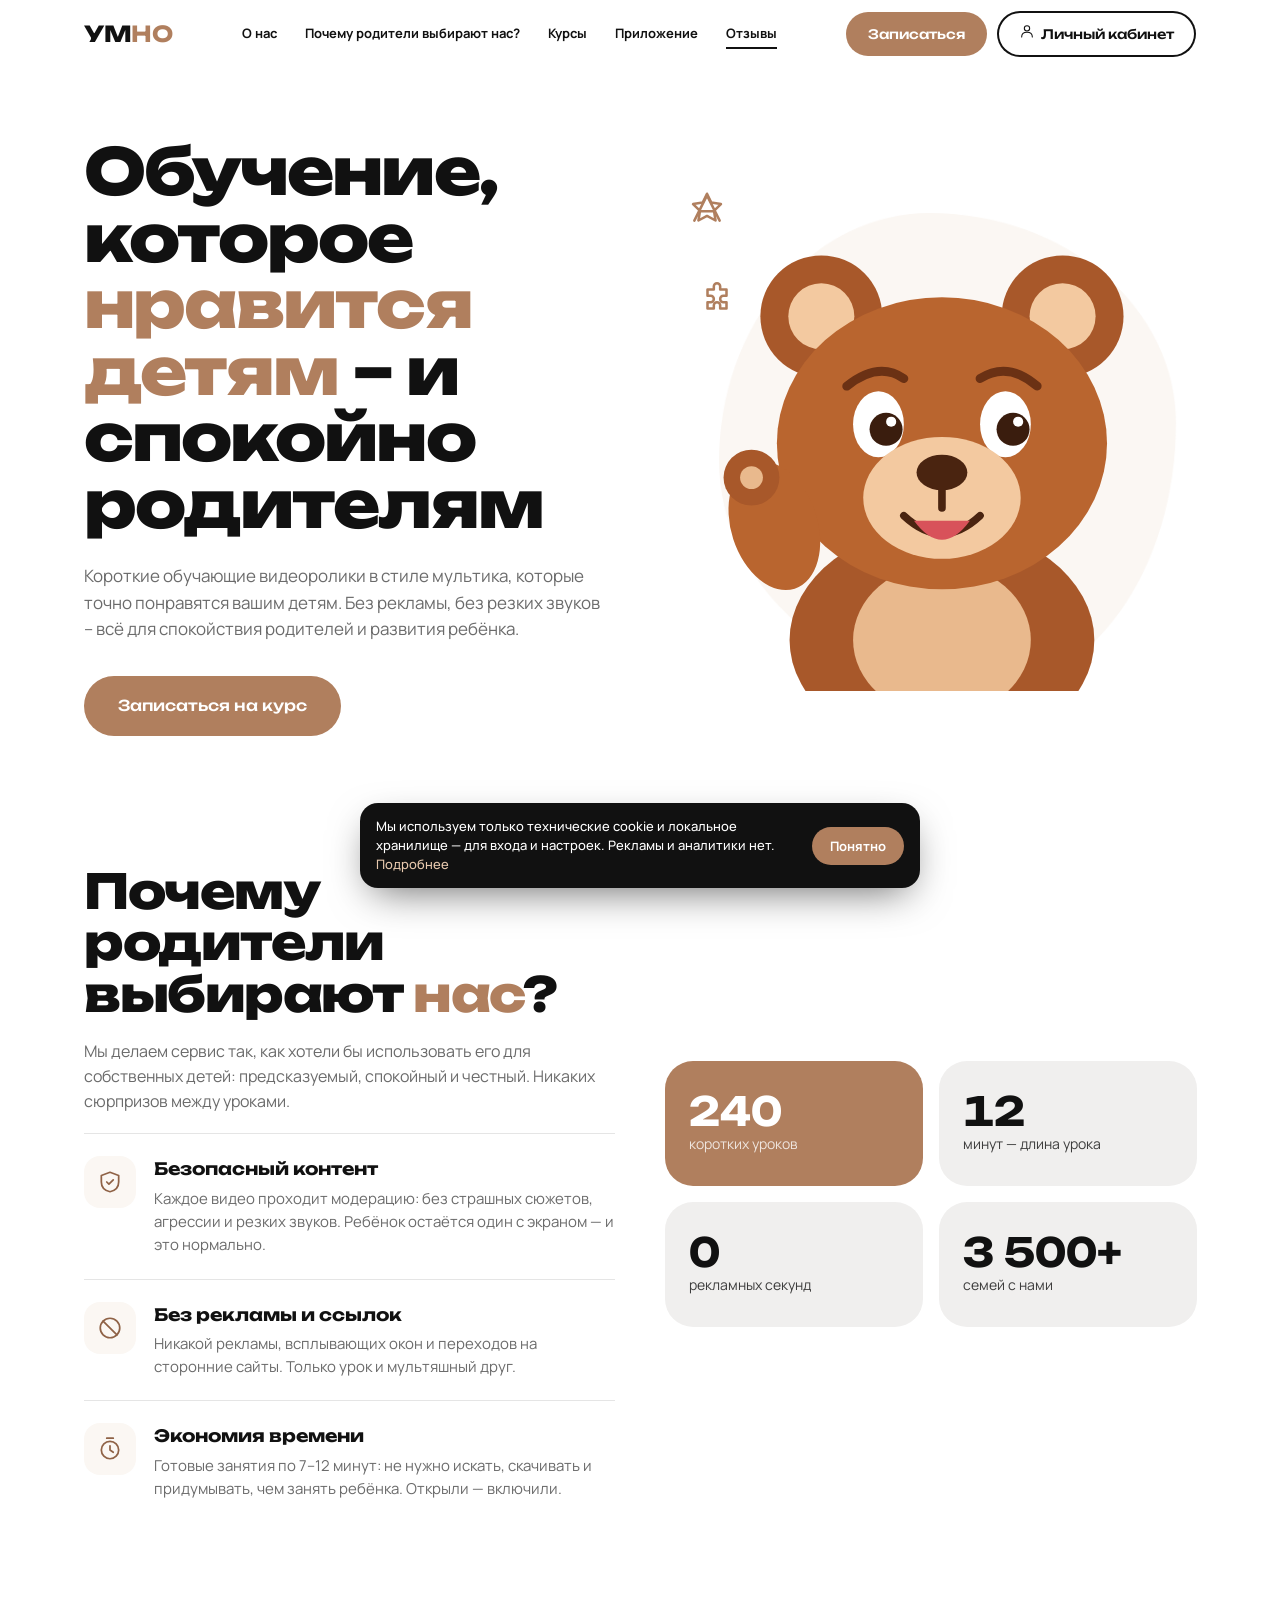
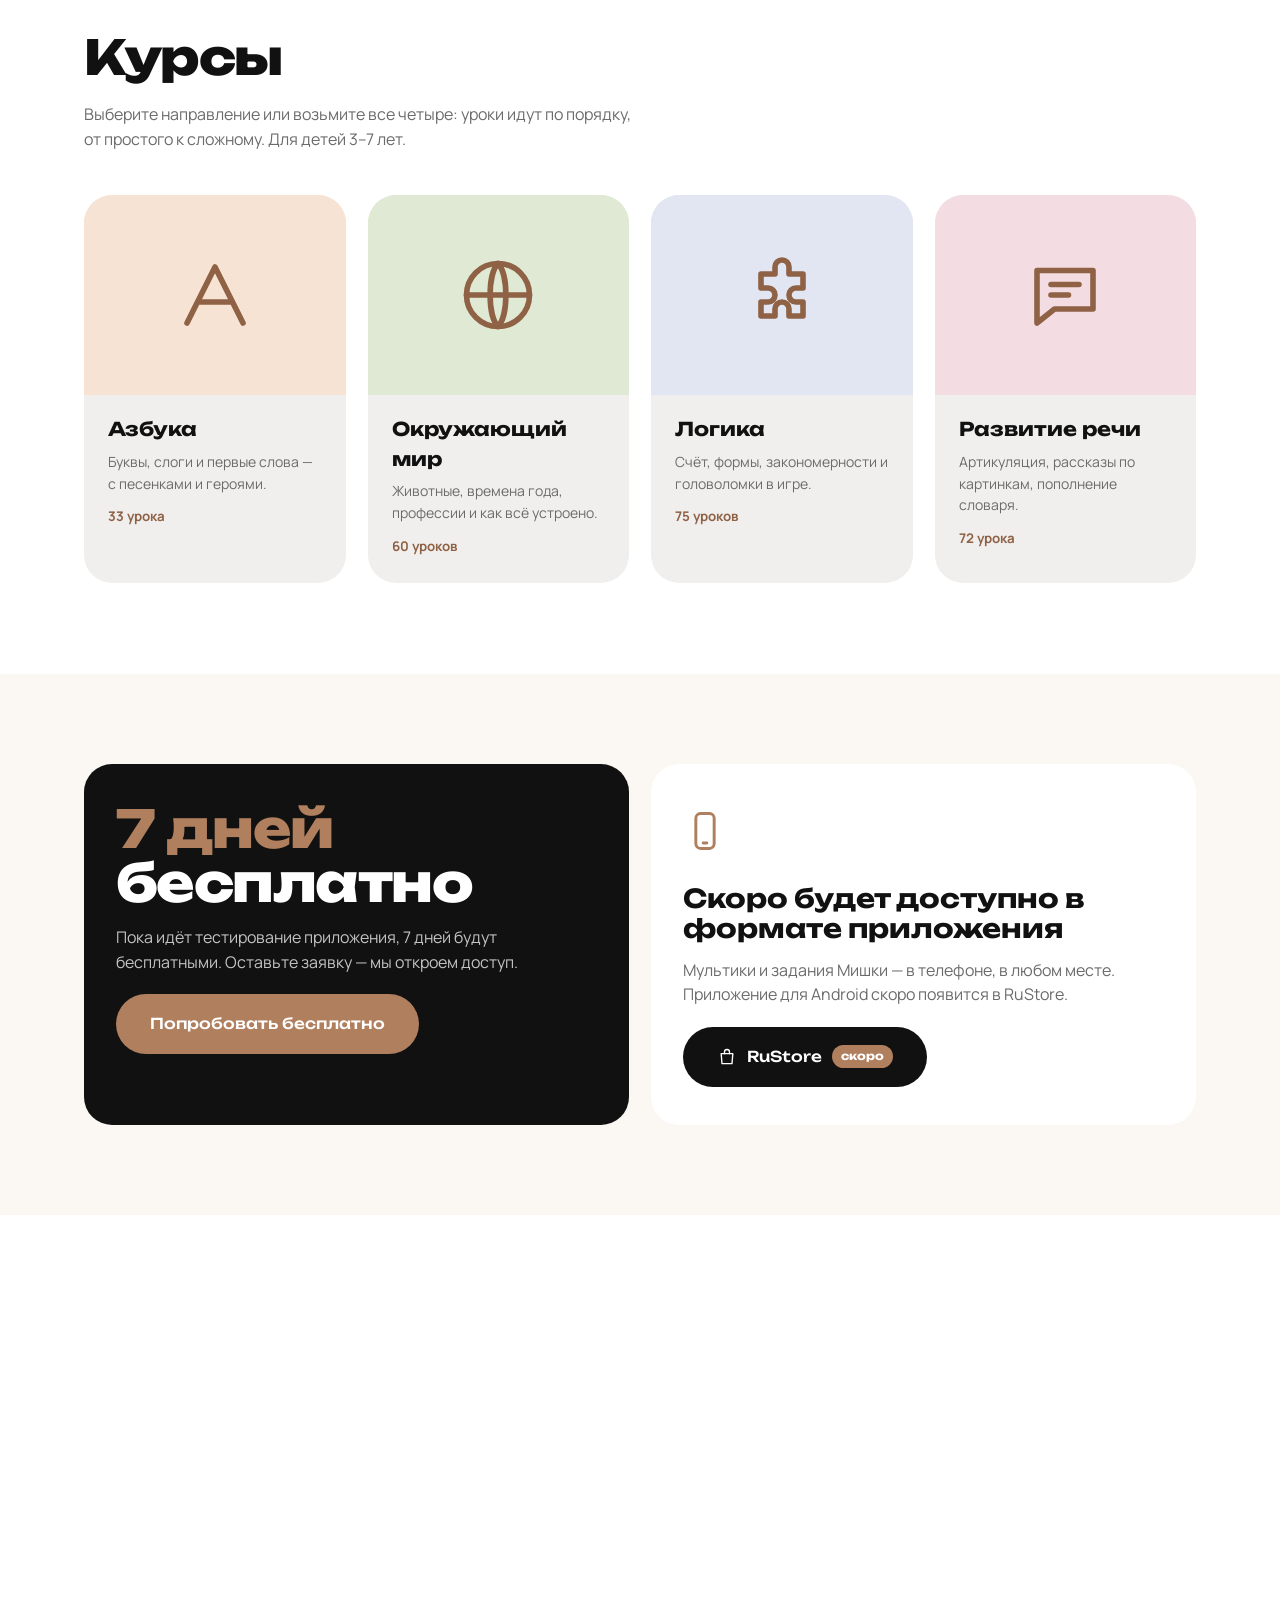
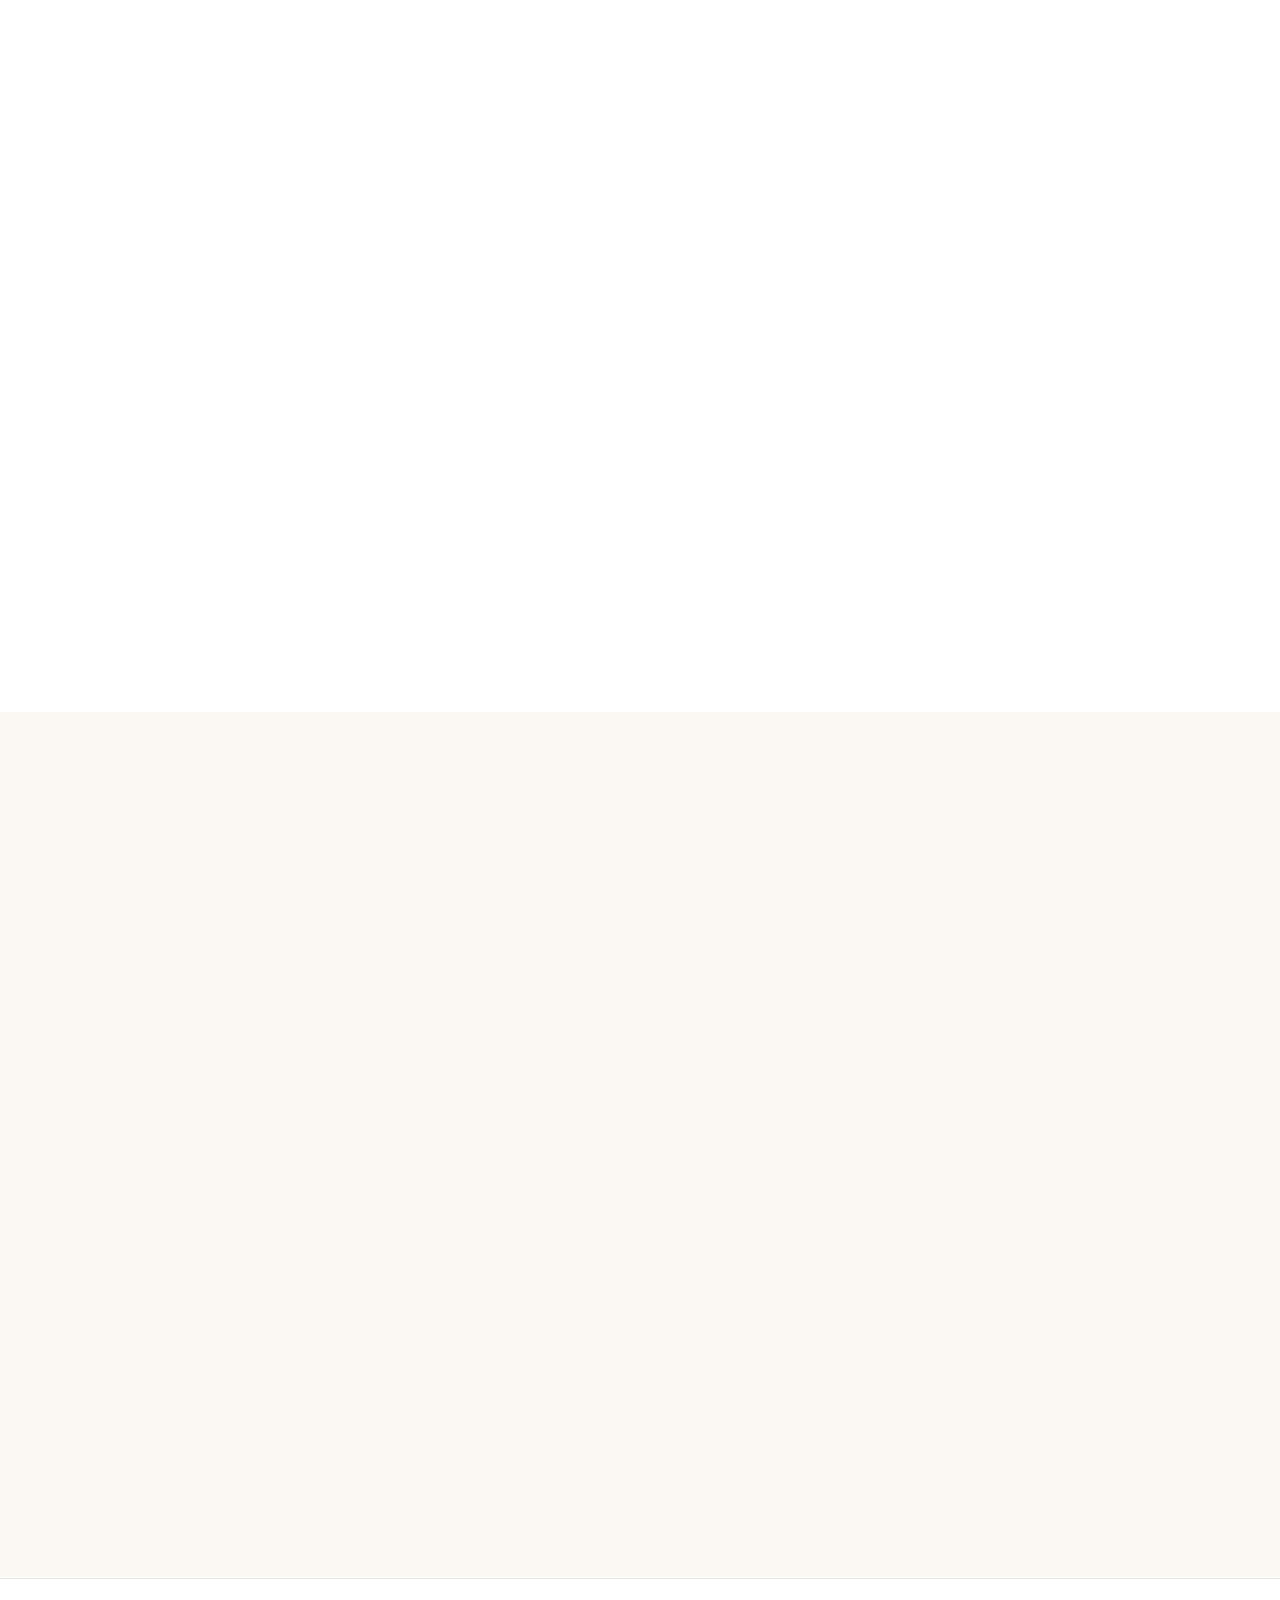
==== commit cb32dfc4: "Update index.html" ====
--- a/index.html
+++ b/index.html
@@ -122,6 +122,30 @@
 .av{width:44px;height:44px;border-radius:50%;background:var(--brown);color:#fff;display:grid;place-items:center;font-weight:800}
 .who span{color:var(--grey);display:block;font-size:13px}
 
+/* отзывы: форма */
+.revbar{display:flex;justify-content:space-between;align-items:center;gap:16px;flex-wrap:wrap;margin-top:34px}
+.revbar p{color:var(--grey);font-size:14px;max-width:520px}
+.rc .stars i{font-style:normal;color:#d6d3d0}.rc .stars i.on{color:#e3a53a}
+.rc .nm{font-size:12px;color:var(--grey)}
+.mdl{position:fixed;inset:0;z-index:200;background:rgba(17,17,17,.55);display:none;align-items:center;justify-content:center;padding:16px;overflow:auto}
+.mdl.open{display:flex}
+.mdl .box{background:#fff;border-radius:var(--r);padding:32px 28px;width:100%;max-width:480px;max-height:100%;overflow:auto;position:relative}
+.mdl h3{font-size:22px;margin-bottom:6px}
+.mdl .x{position:absolute;right:14px;top:12px;border:0;background:none;font-size:28px;cursor:pointer;color:var(--grey);line-height:1}
+.mdl form{max-width:none}
+.mdl textarea{width:100%;border:2px solid transparent;background:var(--soft);border-radius:24px;padding:16px 22px;font:500 16px Manrope;outline:0;resize:vertical;min-height:110px;color:var(--ink)}
+.mdl textarea:focus,.mdl input:focus{border-color:var(--brown);background:#fff}
+.mdl .f input{padding:16px 22px}
+.rate{display:flex;flex-direction:row-reverse;justify-content:flex-end;gap:6px;align-items:center}
+.rate input{position:absolute;opacity:0;width:1px;height:1px}
+.rate label{font-size:34px;line-height:1;color:#d6d3d0;cursor:pointer;padding:2px}
+.rate label.on{color:#e3a53a}
+.rate input:focus-visible+label{outline:2px solid var(--brown);border-radius:6px}
+.mdl .cons{display:grid;gap:8px;font-size:13px;color:var(--grey)}
+.mdl .cons label{display:flex;gap:10px;align-items:flex-start}
+.mdl .cons input{width:auto;margin-top:3px}
+.mdl .cons a{text-decoration:underline}
+.cnt{font-size:12px;color:var(--grey);text-align:right;margin-top:-6px}
 /* faq */
 details{border-top:1px solid #e5e5e5;padding:20px 0;max-width:760px}
 details:last-of-type{border-bottom:1px solid #e5e5e5}
@@ -271,15 +295,41 @@
 
 <section id="reviews">
  <div class="wrap">
-  <h2 class="rv">Что говорят <span class="acc">родители</span></h2>
-  <p class="lead rv">Реальные истории от семей, которые учатся с Мишкой.</p>
-  <div class="rev">
-   <div class="rc rv"><div class="stars">★★★★★</div><p>Дочка за месяц выучила все буквы и теперь «читает» вывески по дороге в садик. Я наконец спокойно готовлю ужин и знаю, что на экране ничего лишнего.</p><div class="who"><div class="av">А</div><div>Анна, мама Софии, 4 года<span>Курс «Азбука»</span></div></div></div>
-   <div class="rc rv"><div class="stars">★★★★★</div><p>Ни одной рекламы — для меня это главный аргумент. Сын сам просит «ещё один урок про животных», а мы смотрим ровно один и закрываем.</p><div class="who"><div class="av">Д</div><div>Дмитрий, папа Матвея, 5 лет<span>Курс «Окружающий мир»</span></div></div></div>
-   <div class="rc rv"><div class="stars">★★★★★</div><p>Логопед отметил, что речь стала чище и словарь вырос. Уроки короткие, ребёнок не устаёт и повторяет за героями.</p><div class="who"><div class="av">Е</div><div>Елена, мама Артёма, 6 лет<span>Курс «Развитие речи»</span></div></div></div>
-  </div>
- </div>
-</section>
+  <h2 class="rv">Отзывы <span class="acc">пользователей</span></h2>
+  <p class="lead rv">Мы только запускаемся и публикуем только настоящие отзывы тех, кто пробовал сайт.</p>
+  <div class="rev" id="revList">
+   <div class="rc rv"><div class="stars" aria-label="4 из 5"><i class="on">★</i><i class="on">★</i><i class="on">★</i><i class="on">★</i><i>★</i></div><p>Сайт сделан красиво, но не хватает некоторых курсов. Также диктовка к заданиям может напугать ребёнка. Надеюсь, в будущем исправят.</p><div class="who"><div class="av">Е</div><div>Елена <span class="nm">(имя изменено)</span><span>пользователь сайта</span></div></div></div>
+   <div class="rc rv"><div class="stars" aria-label="5 из 5"><i class="on">★</i><i class="on">★</i><i class="on">★</i><i class="on">★</i><i class="on">★</i></div><p>Понравился детский режим и возможность преображать вид детского режима за счёт наград, которые выдаются за каждое пройденное задание. В принципе, всё хорошо.</p><div class="who"><div class="av">Д</div><div>Дмитрий<span>пользователь сайта</span></div></div></div>
+  </div>
+  <div class="revbar rv"><p>Пробовали УМНО? Расскажите, что понравилось и что стоит улучшить. Отзыв появится на сайте после проверки.</p><button type="button" class="btn line" id="revOpen">Оставить отзыв</button></div>
+ </div>
+</section>
+
+<div class="mdl" id="revModal" role="dialog" aria-modal="true" aria-labelledby="revT">
+ <div class="box">
+  <button type="button" class="x" id="revX" aria-label="Закрыть">×</button>
+  <h3 id="revT">Ваш отзыв</h3>
+  <p style="color:var(--grey);font-size:14px;margin-bottom:16px">Отзывы публикуются после проверки администратором.</p>
+  <form id="revForm" novalidate>
+   <div class="f"><input name="name" placeholder="Ваше имя" maxlength="40" required autocomplete="given-name"></div>
+   <div class="rate" role="radiogroup" aria-label="Оценка">
+    <input type="radio" name="rating" id="r5" value="5"><label for="r5" title="5">★</label>
+    <input type="radio" name="rating" id="r4" value="4"><label for="r4" title="4">★</label>
+    <input type="radio" name="rating" id="r3" value="3"><label for="r3" title="3">★</label>
+    <input type="radio" name="rating" id="r2" value="2"><label for="r2" title="2">★</label>
+    <input type="radio" name="rating" id="r1" value="1"><label for="r1" title="1">★</label>
+   </div>
+   <textarea name="body" placeholder="Что понравилось? Что стоит улучшить?" maxlength="600" required></textarea>
+   <div class="cnt"><span id="revCnt">0</span> / 600</div>
+   <input class="hp" name="website" tabindex="-1" autocomplete="off" aria-hidden="true">
+   <div class="cons">
+    <label><input type="checkbox" name="c_pub" required> <span>Согласен(на) на публикацию отзыва на сайте и на <a href="consent.html" target="_blank" rel="noopener">обработку персональных данных</a> (<a href="privacy.html" target="_blank" rel="noopener">Политика</a>)</span></label>
+   </div>
+   <button class="btn" id="revSend" type="submit">Отправить отзыв</button>
+   <div class="msg" id="revMsg" role="status"></div>
+  </form>
+ </div>
+</div>
 
 <section id="faq" style="padding-top:60px">
  <div class="wrap">
@@ -332,6 +382,8 @@
   WEB3FORMS_KEY: "98a69cb2-83cc-4477-8f87-9ad401376494",      // <-- Access Key из письма от Web3Forms
   FORMSPREE_URL: "",      // <-- или ссылка вида https://formspree.io/f/xxxx
   FALLBACK_EMAIL: "",     // <-- запасной вариант: откроется почтовая программа
+  SUPABASE_URL: "https://oqwnpqjwznlcuudzvntp.supabase.co",
+  SUPABASE_KEY: "eyJhbGciOiJIUzI1NiIsInR5cCI6IkpXVCJ9.eyJpc3MiOiJzdXBhYmFzZSIsInJlZiI6Im9xd25wcWp3em5sY3V1ZHp2bnRwIiwicm9sZSI6ImFub24iLCJpYXQiOjE3OTMzMDEwNjAsImV4cCI6MjEwODg3NzA2MH0.fBgSrNFTz07DE9uYzjyFTupOpZEw9E_xjnx9zq3-6LM",   // публичный anon-ключ
   RUSTORE_URL: ""         // <-- ссылка на приложение в RuStore, когда оно выйдет (кнопка «скоро» станет рабочей)
 };
 
@@ -362,6 +414,59 @@
 
 // выбор курса/тарифа кликом
 document.querySelectorAll('.card').forEach(c=>c.onclick=()=>{document.getElementById('course').value=c.dataset.course;document.getElementById('signup').scrollIntoView()});
+
+// ===== отзывы: показ одобренных и отправка новых (на проверку) =====
+(function(){
+  const U=CONFIG.SUPABASE_URL+'/rest/v1/reviews',H={apikey:CONFIG.SUPABASE_KEY,Authorization:'Bearer '+CONFIG.SUPABASE_KEY};
+  const list=document.getElementById('revList');
+  function card(r){
+    const d=document.createElement('div');d.className='rc rv in';
+    const st=document.createElement('div');st.className='stars';st.setAttribute('aria-label',r.rating+' из 5');
+    for(let i=1;i<=5;i++){const x=document.createElement('i');x.textContent='★';if(i<=r.rating)x.className='on';st.append(x)}
+    const p=document.createElement('p');p.textContent=r.body;
+    const w=document.createElement('div');w.className='who';
+    const av=document.createElement('div');av.className='av';av.textContent=(r.name||'?').trim().charAt(0).toUpperCase();
+    const t=document.createElement('div');t.append(document.createTextNode(r.name));
+    if(r.name_changed){const n=document.createElement('span');n.className='nm';n.textContent=' (имя изменено)';n.style.display='inline';t.append(n)}
+    const ro=document.createElement('span');ro.textContent=r.role||'пользователь сайта';t.append(ro);
+    w.append(av,t);d.append(st,p,w);return d;
+  }
+  fetch(U+'?select=name,role,rating,body,name_changed&status=eq.approved&order=created_at.desc&limit=12',{headers:H})
+    .then(r=>r.ok?r.json():Promise.reject()).then(rows=>{
+      if(!Array.isArray(rows))return;
+      list.replaceChildren(...rows.map(card));
+    }).catch(()=>{/* нет связи — остаются отзывы из страницы */});
+
+  const m=document.getElementById('revModal'),f=document.getElementById('revForm'),msg=document.getElementById('revMsg'),send=document.getElementById('revSend');
+  const open=()=>{m.classList.add('open');document.body.style.overflow='hidden';f.elements.name.focus()};
+  const close=()=>{m.classList.remove('open');document.body.style.overflow=''};
+  document.getElementById('revOpen').onclick=open;document.getElementById('revX').onclick=close;
+  m.addEventListener('mousedown',e=>{if(e.target===m)close()});
+  document.addEventListener('keydown',e=>{if(e.key==='Escape'&&m.classList.contains('open'))close()});
+  // звёзды: подсветка выбранных
+  const labs=[...m.querySelectorAll('.rate label')];
+  const paint=v=>labs.forEach(l=>l.classList.toggle('on',+l.getAttribute('for').slice(1)<=v));
+  m.querySelectorAll('.rate input').forEach(i=>i.addEventListener('change',()=>paint(+i.value)));
+  f.elements.body.addEventListener('input',()=>document.getElementById('revCnt').textContent=f.elements.body.value.length);
+  f.addEventListener('submit',async e=>{
+    e.preventDefault();msg.className='msg';msg.textContent='';
+    if(f.elements.website.value)return; // антиспам
+    const name=f.elements.name.value.trim(),body=f.elements.body.value.trim(),rating=+(f.elements.rating.value||0);
+    if(!name){msg.className='msg err';msg.textContent='Напишите имя.';return}
+    if(!rating){msg.className='msg err';msg.textContent='Поставьте оценку звёздами.';return}
+    if(body.length<10){msg.className='msg err';msg.textContent='Отзыв слишком короткий (минимум 10 символов).';return}
+    if(!f.elements.c_pub.checked){msg.className='msg err';msg.textContent='Нужно согласие на публикацию.';return}
+    send.disabled=true;send.textContent='Отправляем…';
+    try{
+      const r=await fetch(U,{method:'POST',headers:{...H,'Content-Type':'application/json',Prefer:'return=minimal'},body:JSON.stringify({name,rating,body,consent:true})});
+      if(!r.ok){const j=await r.json().catch(()=>({}));throw new Error(j.message||('Ошибка '+r.status))}
+      f.reset();paint(0);document.getElementById('revCnt').textContent='0';
+      msg.className='msg';msg.textContent='Спасибо! Отзыв появится на сайте после проверки.';
+      setTimeout(close,2500);
+    }catch(err){msg.className='msg err';msg.textContent='Не удалось отправить'+(err&&err.message?' ('+err.message+')':'')+'. Попробуйте позже.'}
+    send.disabled=false;send.textContent='Отправить отзыв';
+  });
+})();
 
 // отправка заявки
 const form=document.getElementById('form'),msg=document.getElementById('msg'),btn=document.getElementById('send');
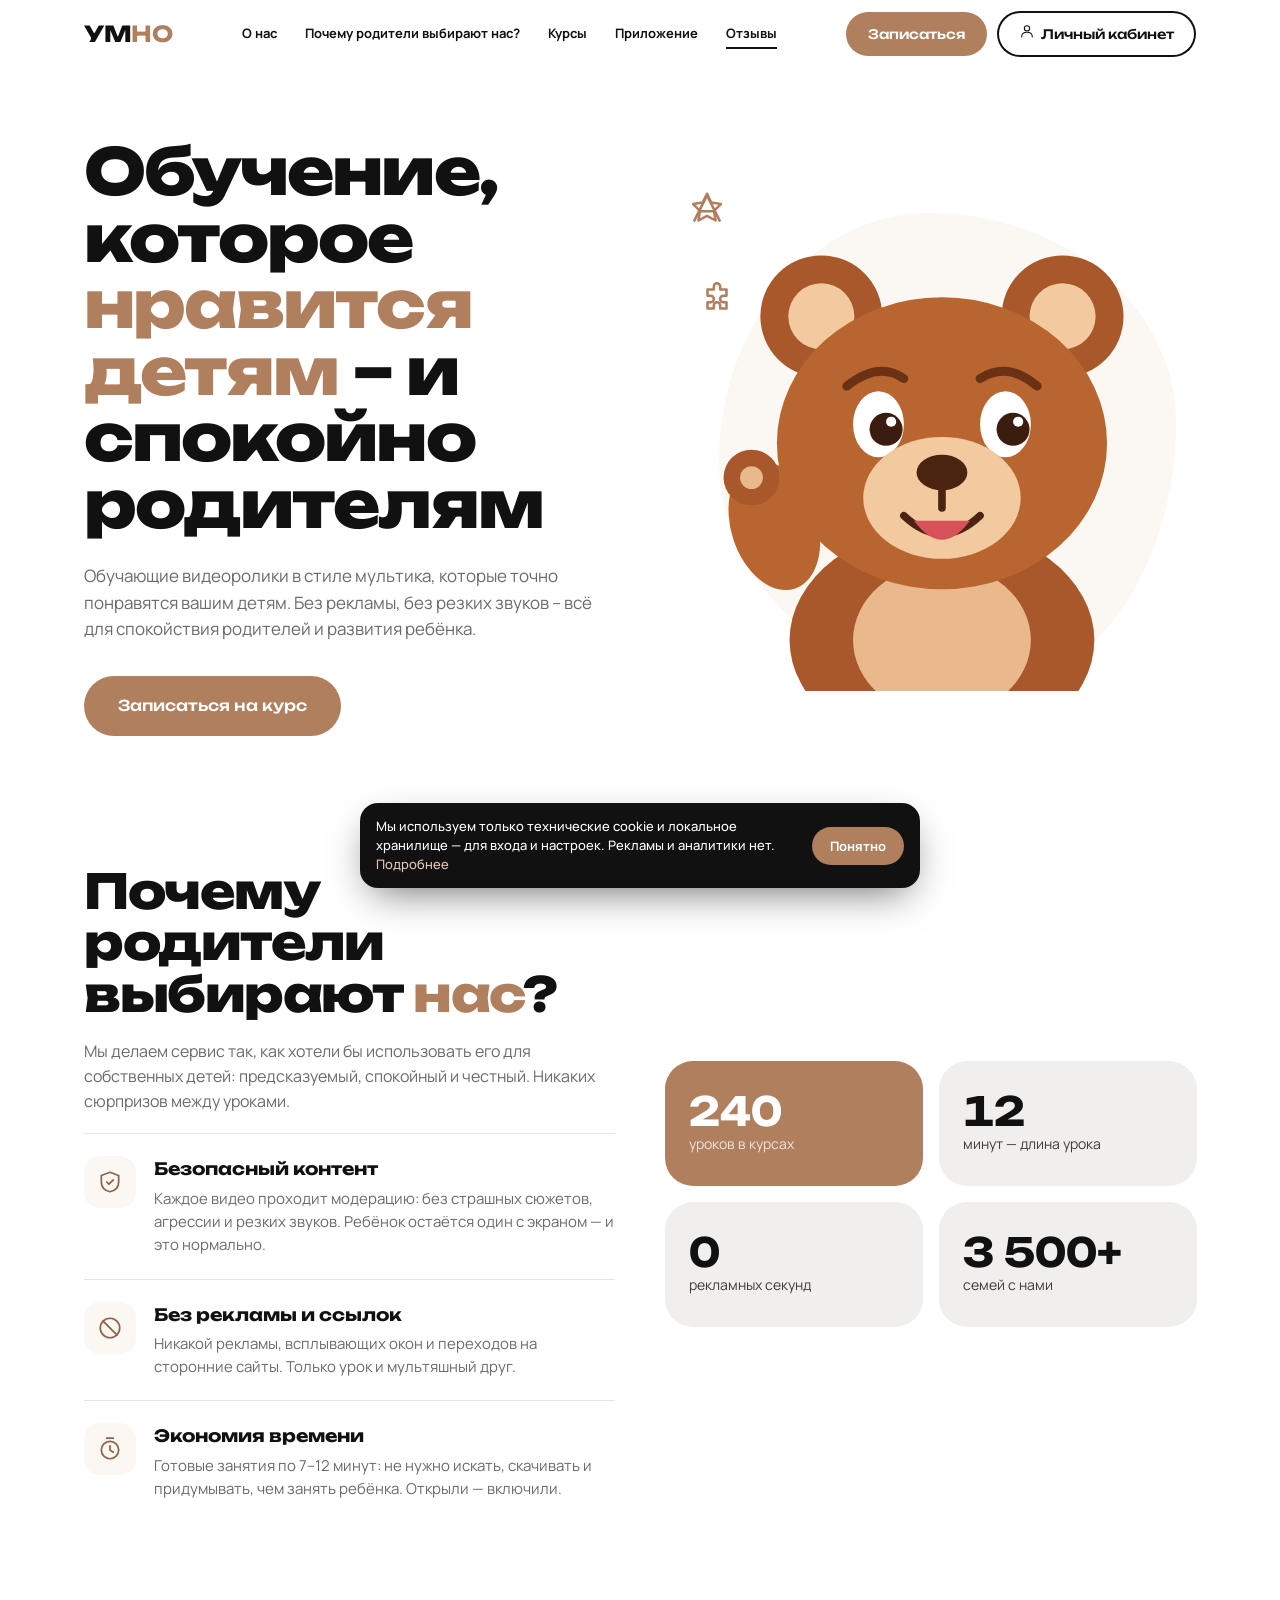
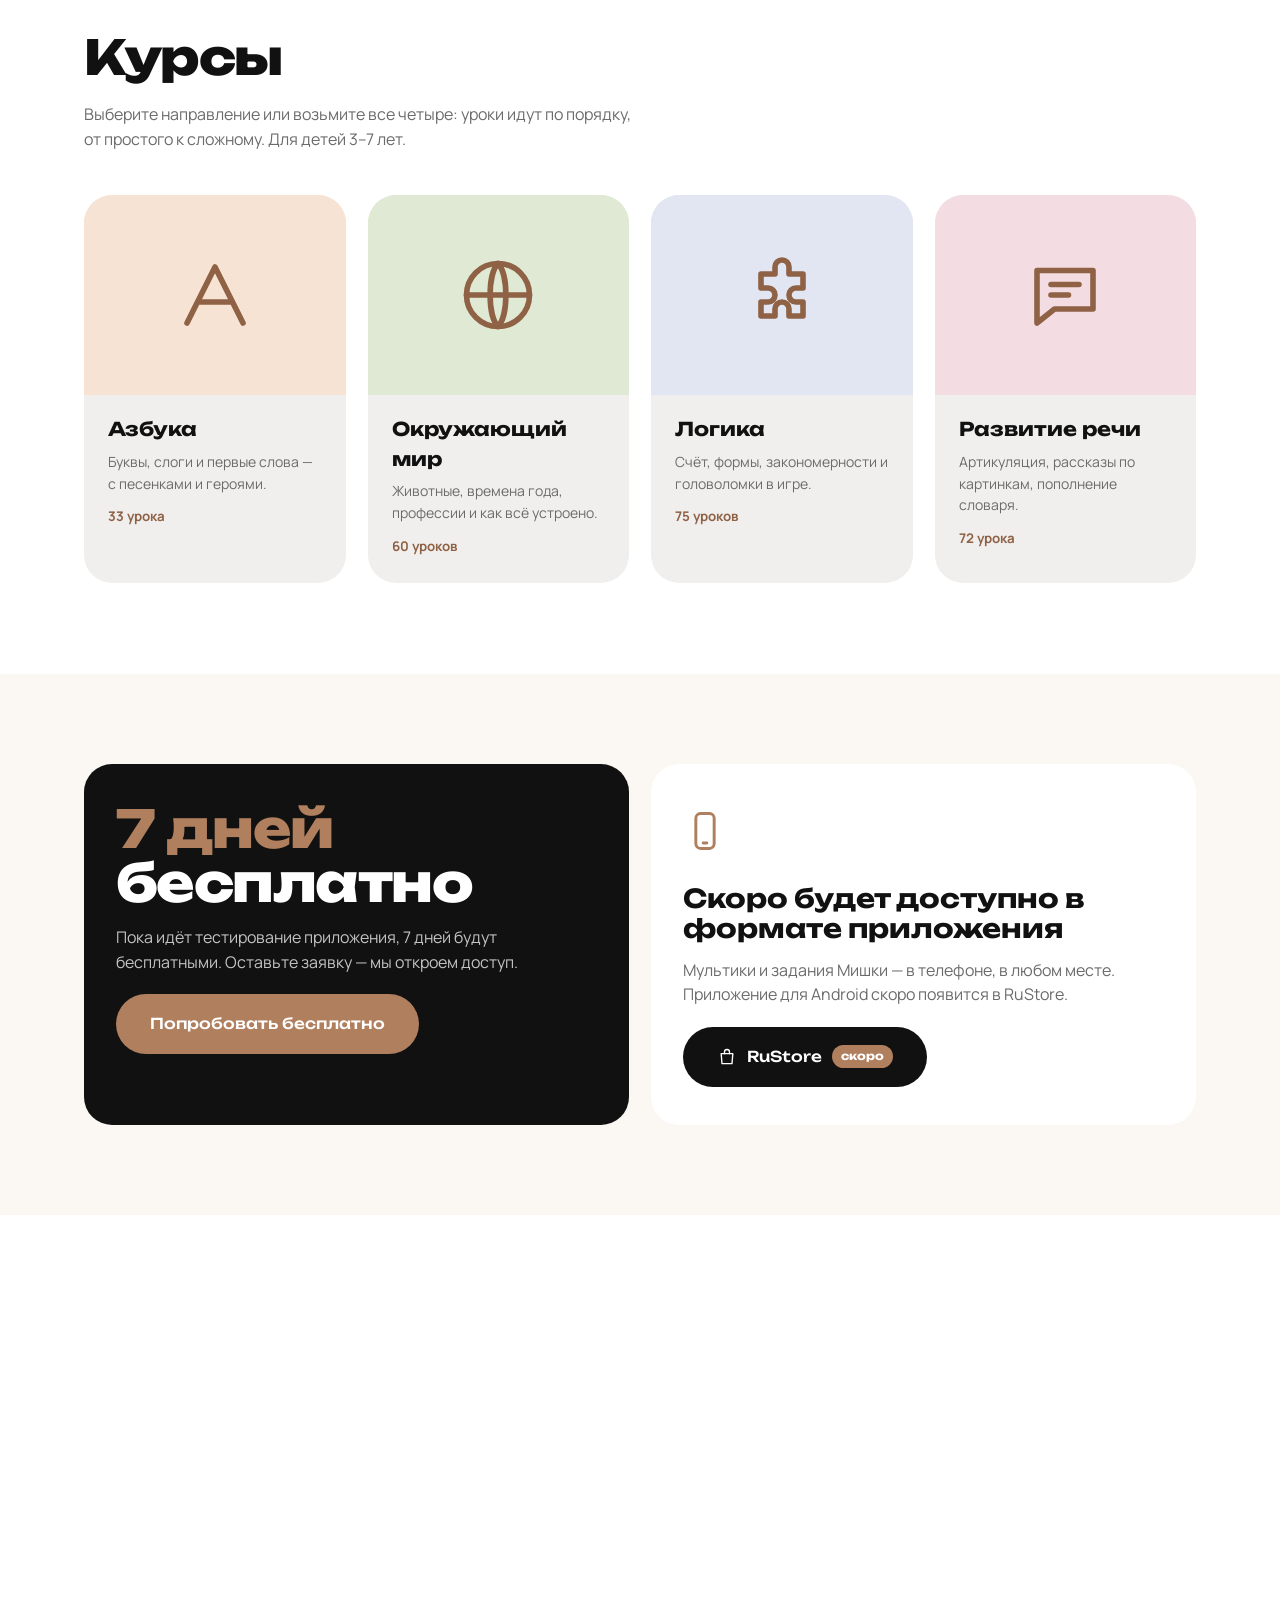
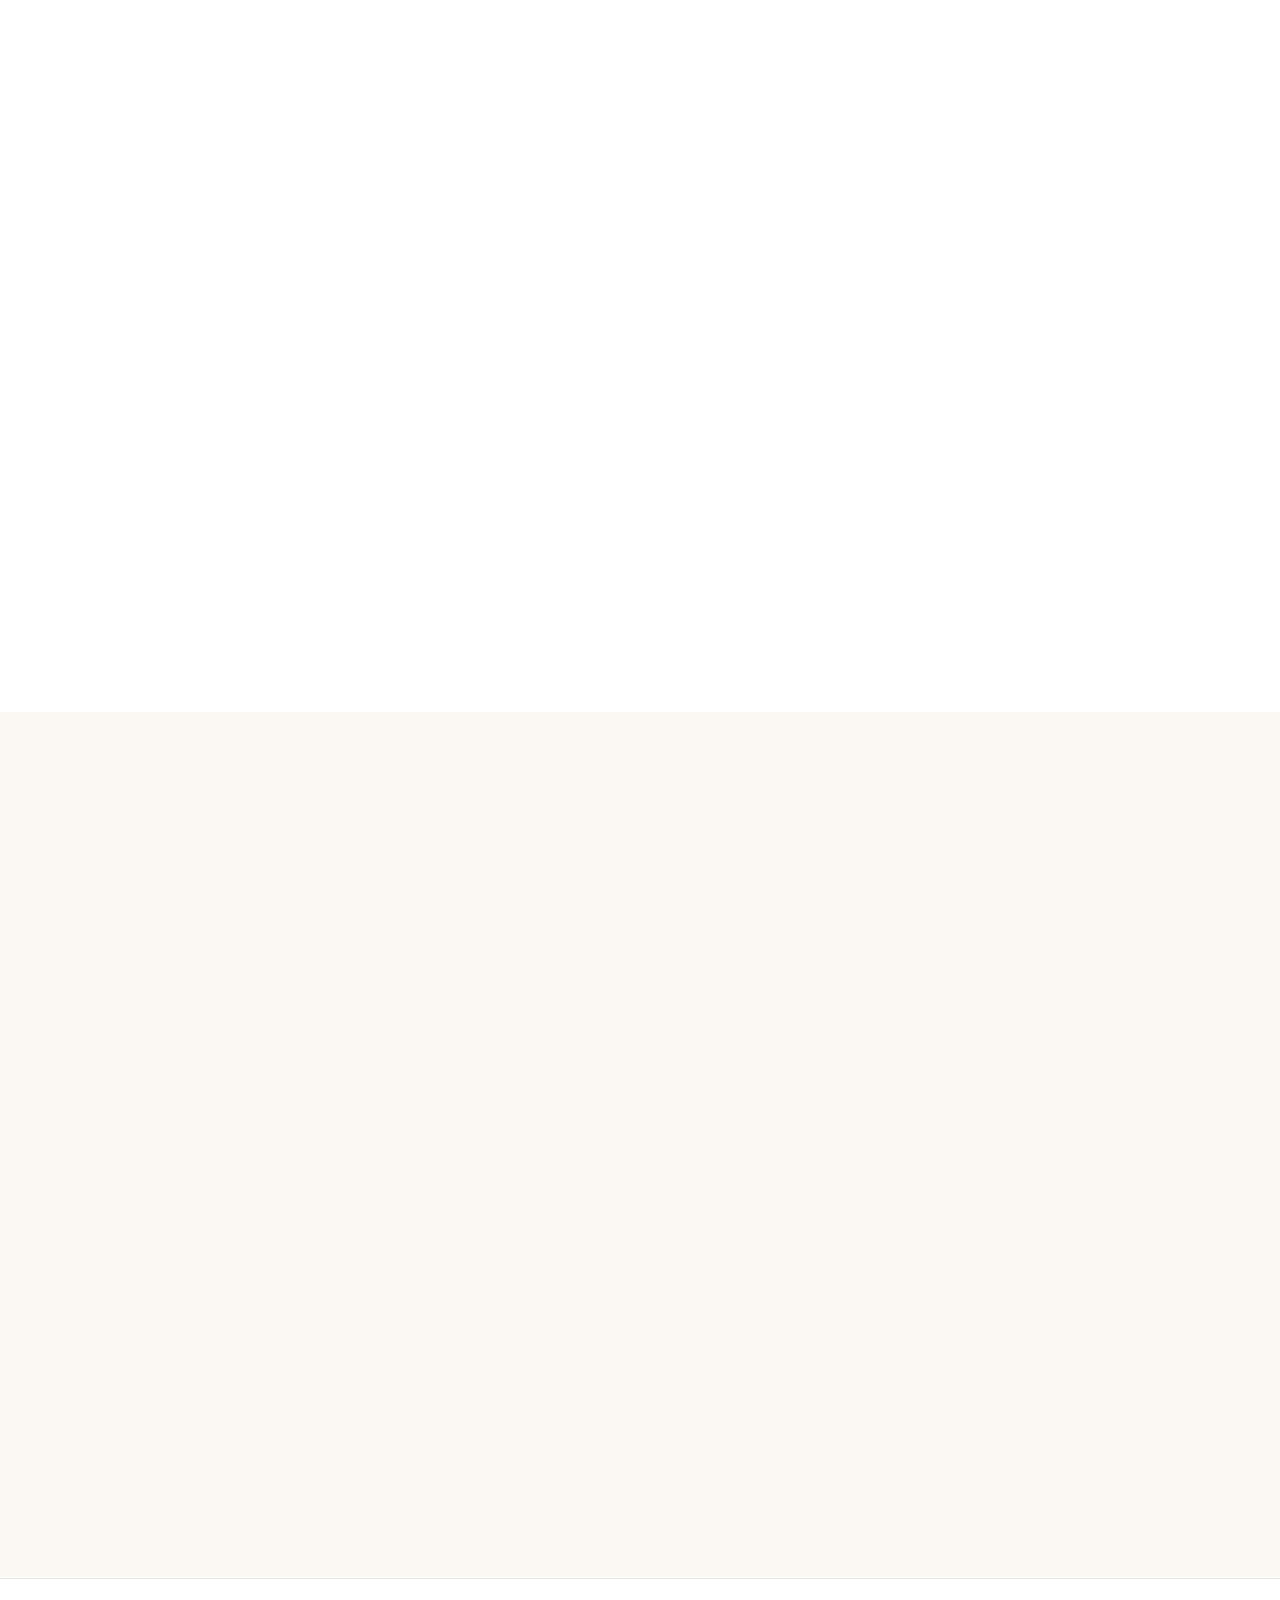
==== commit ff367702: "Update index.html" ====
--- a/index.html
+++ b/index.html
@@ -4,7 +4,7 @@
 <meta charset="UTF-8">
 <meta name="viewport" content="width=device-width, initial-scale=1, viewport-fit=cover">
 <title>УМНО — мультики, которые учат</title>
-<meta name="description" content="Короткие обучающие мультфильмы для дошкольников: без рекламы, без резких звуков, с заботой о родителях.">
+<meta name="description" content="Обучающие мультфильмы для дошкольников: без рекламы, без резких звуков, с заботой о родителях.">
 <link rel="preconnect" href="https://fonts.googleapis.com">
 <link rel="preconnect" href="https://fonts.gstatic.com" crossorigin>
 <link href="https://fonts.googleapis.com/css2?family=Unbounded:wght@500;700;800&family=Manrope:wght@400;500;700&display=swap" rel="stylesheet">
@@ -217,7 +217,7 @@
  <div class="wrap">
   <div>
    <h1 id="h1">Обучение, которое <span class="acc">нравится детям</span> – и спокойно родителям</h1>
-   <p>Короткие обучающие видеоролики в стиле мультика, которые точно понравятся вашим детям. Без рекламы, без резких звуков – всё для спокойствия родителей и развития ребёнка.</p>
+   <p>Обучающие видеоролики в стиле мультика, которые точно понравятся вашим детям. Без рекламы, без резких звуков – всё для спокойствия родителей и развития ребёнка.</p>
    <a href="#signup" class="btn">Записаться на курс</a>
   </div>
   <div class="stage">
@@ -253,7 +253,7 @@
     <div class="feat"><i><svg class="ic" aria-hidden="true"><use href="#i-clock"/></svg></i><div><h3>Экономия времени</h3><p>Готовые занятия по 7–12 минут: не нужно искать, скачивать и придумывать, чем занять ребёнка. Открыли — включили.</p></div></div>
    </div>
    <div class="stats rv">
-    <div class="stat"><b data-n="240">0</b><span>коротких уроков</span></div>
+    <div class="stat"><b data-n="240">0</b><span>уроков в курсах</span></div>
     <div class="stat"><b data-n="12">0</b><span>минут — длина урока</span></div>
     <div class="stat"><b data-n="0">0</b><span>рекламных секунд</span></div>
     <div class="stat"><b data-n="3500" data-plus>0</b><span>семей с нами</span></div>
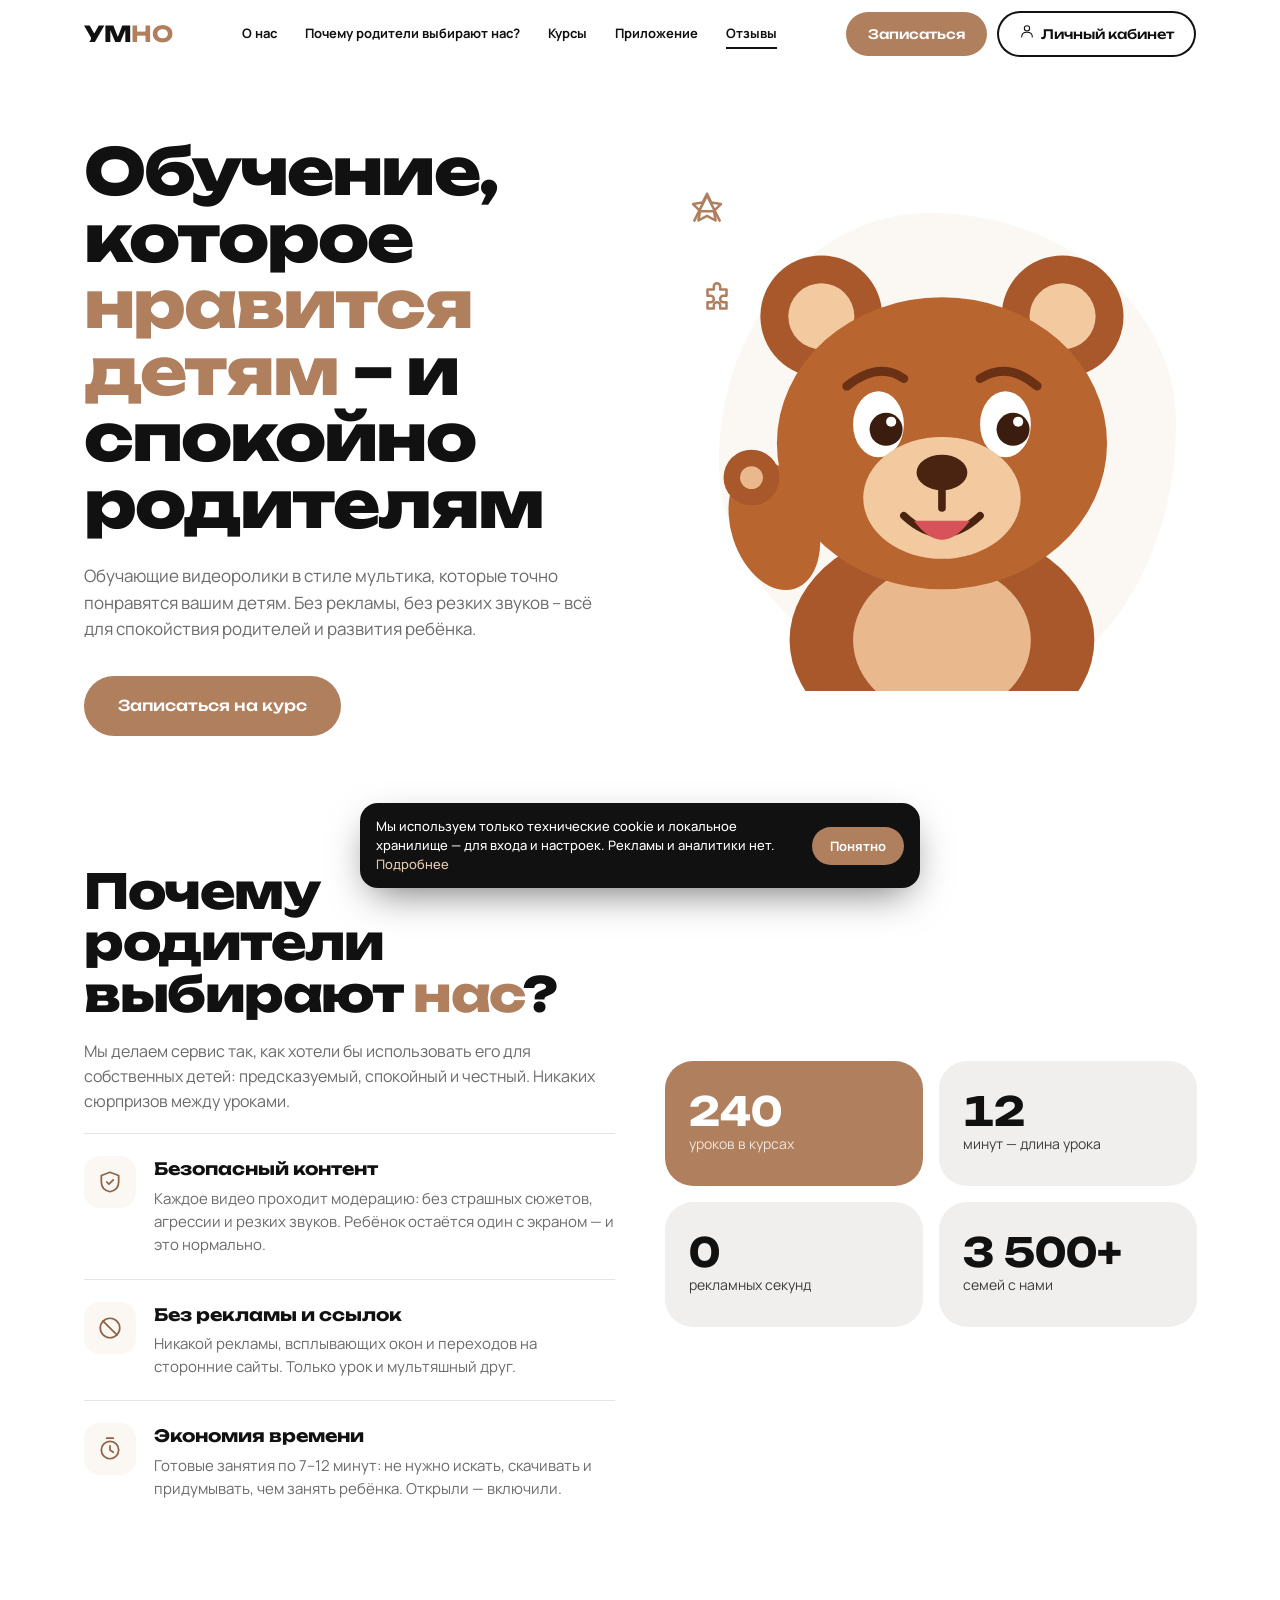
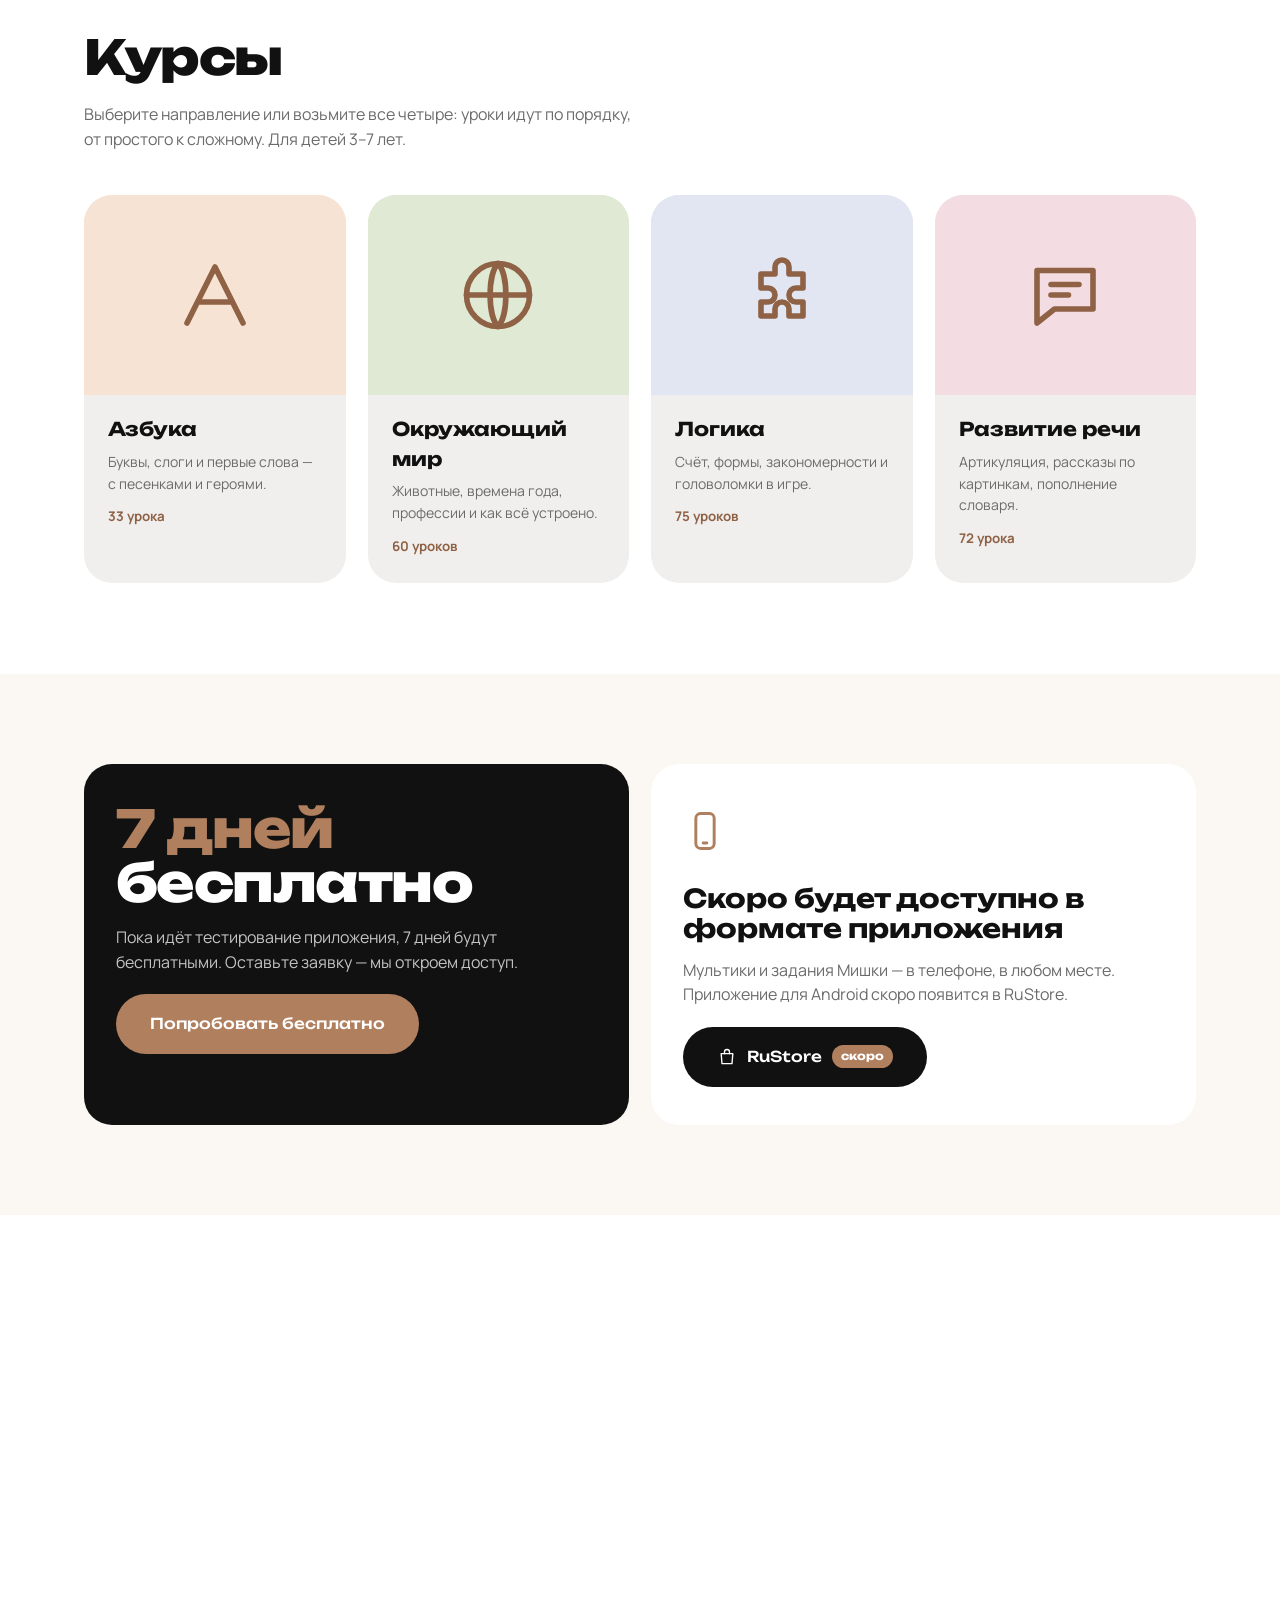
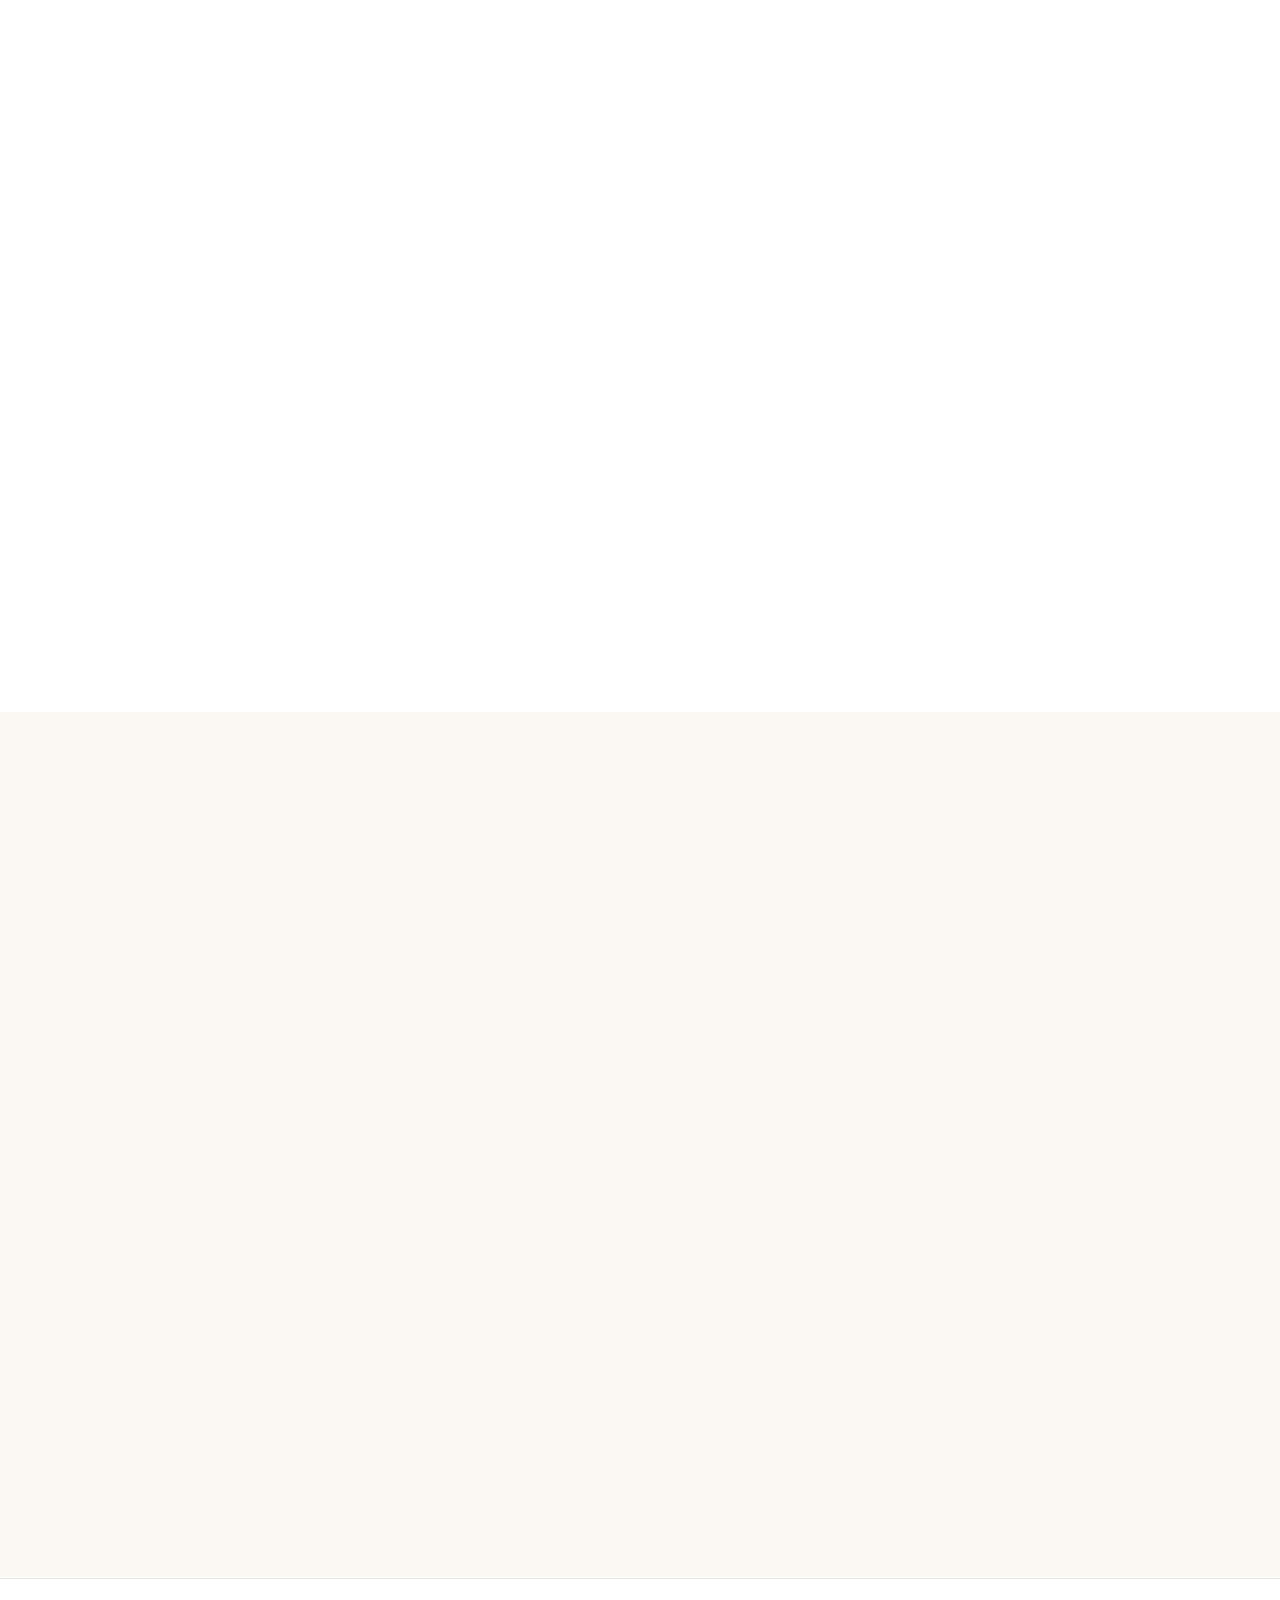
==== commit 4edc094f: "Update index.html" ====
--- a/index.html
+++ b/index.html
@@ -3,6 +3,12 @@
 <head>
 <meta charset="UTF-8">
 <meta name="viewport" content="width=device-width, initial-scale=1, viewport-fit=cover">
+<link rel="manifest" href="manifest.webmanifest">
+<link rel="apple-touch-icon" href="icons/apple-touch-icon.png">
+<meta name="theme-color" content="#B07F5E">
+<meta name="apple-mobile-web-app-capable" content="yes">
+<meta name="apple-mobile-web-app-title" content="УМНО">
+<meta name="apple-mobile-web-app-status-bar-style" content="default">
 <title>УМНО — мультики, которые учат</title>
 <meta name="description" content="Обучающие мультфильмы для дошкольников: без рекламы, без резких звуков, с заботой о родителях.">
 <link rel="preconnect" href="https://fonts.googleapis.com">
@@ -499,5 +505,11 @@
   btn.disabled=false;btn.textContent='Записаться на курс';
 });
 </script>
+<script>
+// «Пригласи друга»: запоминаем код из ссылки и передаём его в кабинет
+(function(){try{var r=new URLSearchParams(location.search).get('ref');if(!r||!/^[A-Za-z0-9]{4,12}$/.test(r))return;r=r.toUpperCase();localStorage.setItem('umno_ref',r);
+document.querySelectorAll('a[href^="cabinet.html"]').forEach(function(a){a.href='cabinet.html?ref='+r})}catch(e){}})();
+if('serviceWorker' in navigator&&/^https?:$/.test(location.protocol))addEventListener('load',function(){navigator.serviceWorker.register('sw.js').catch(function(){})});
+</script>
 </body>
 </html>
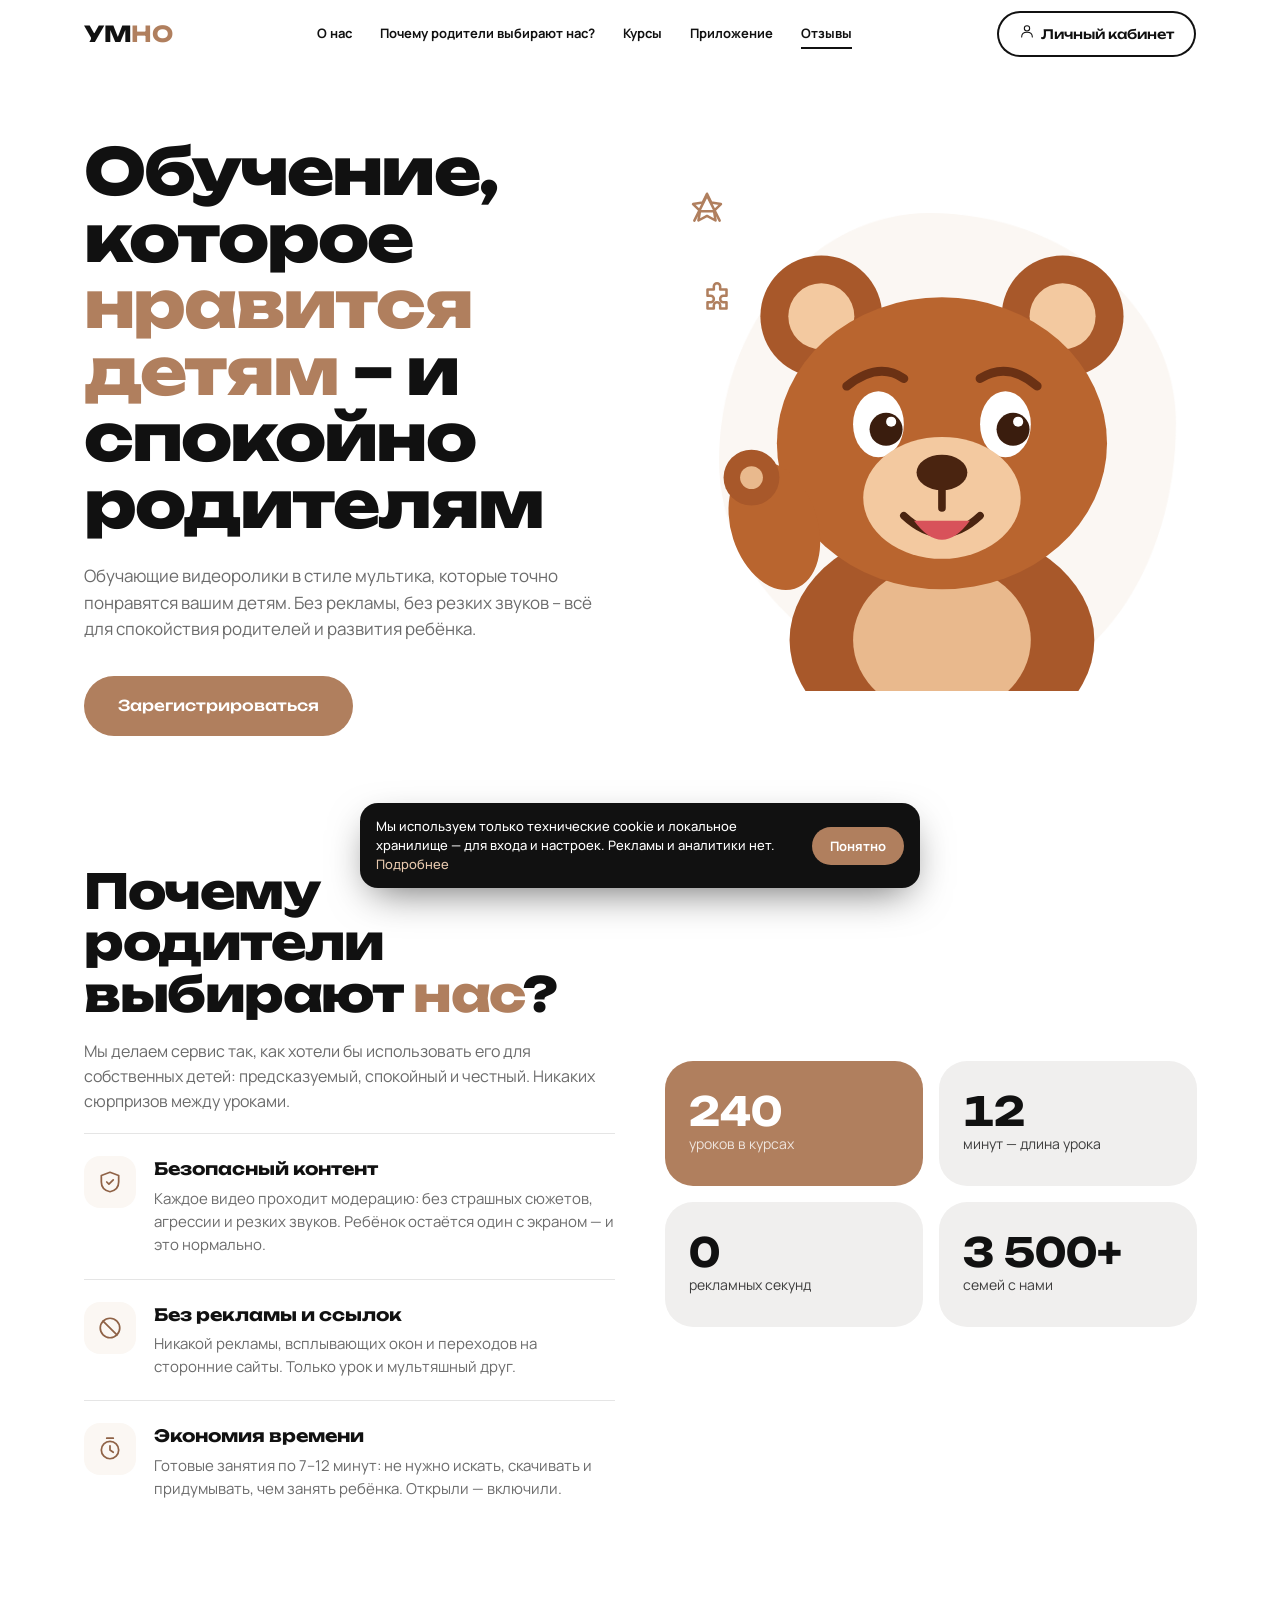
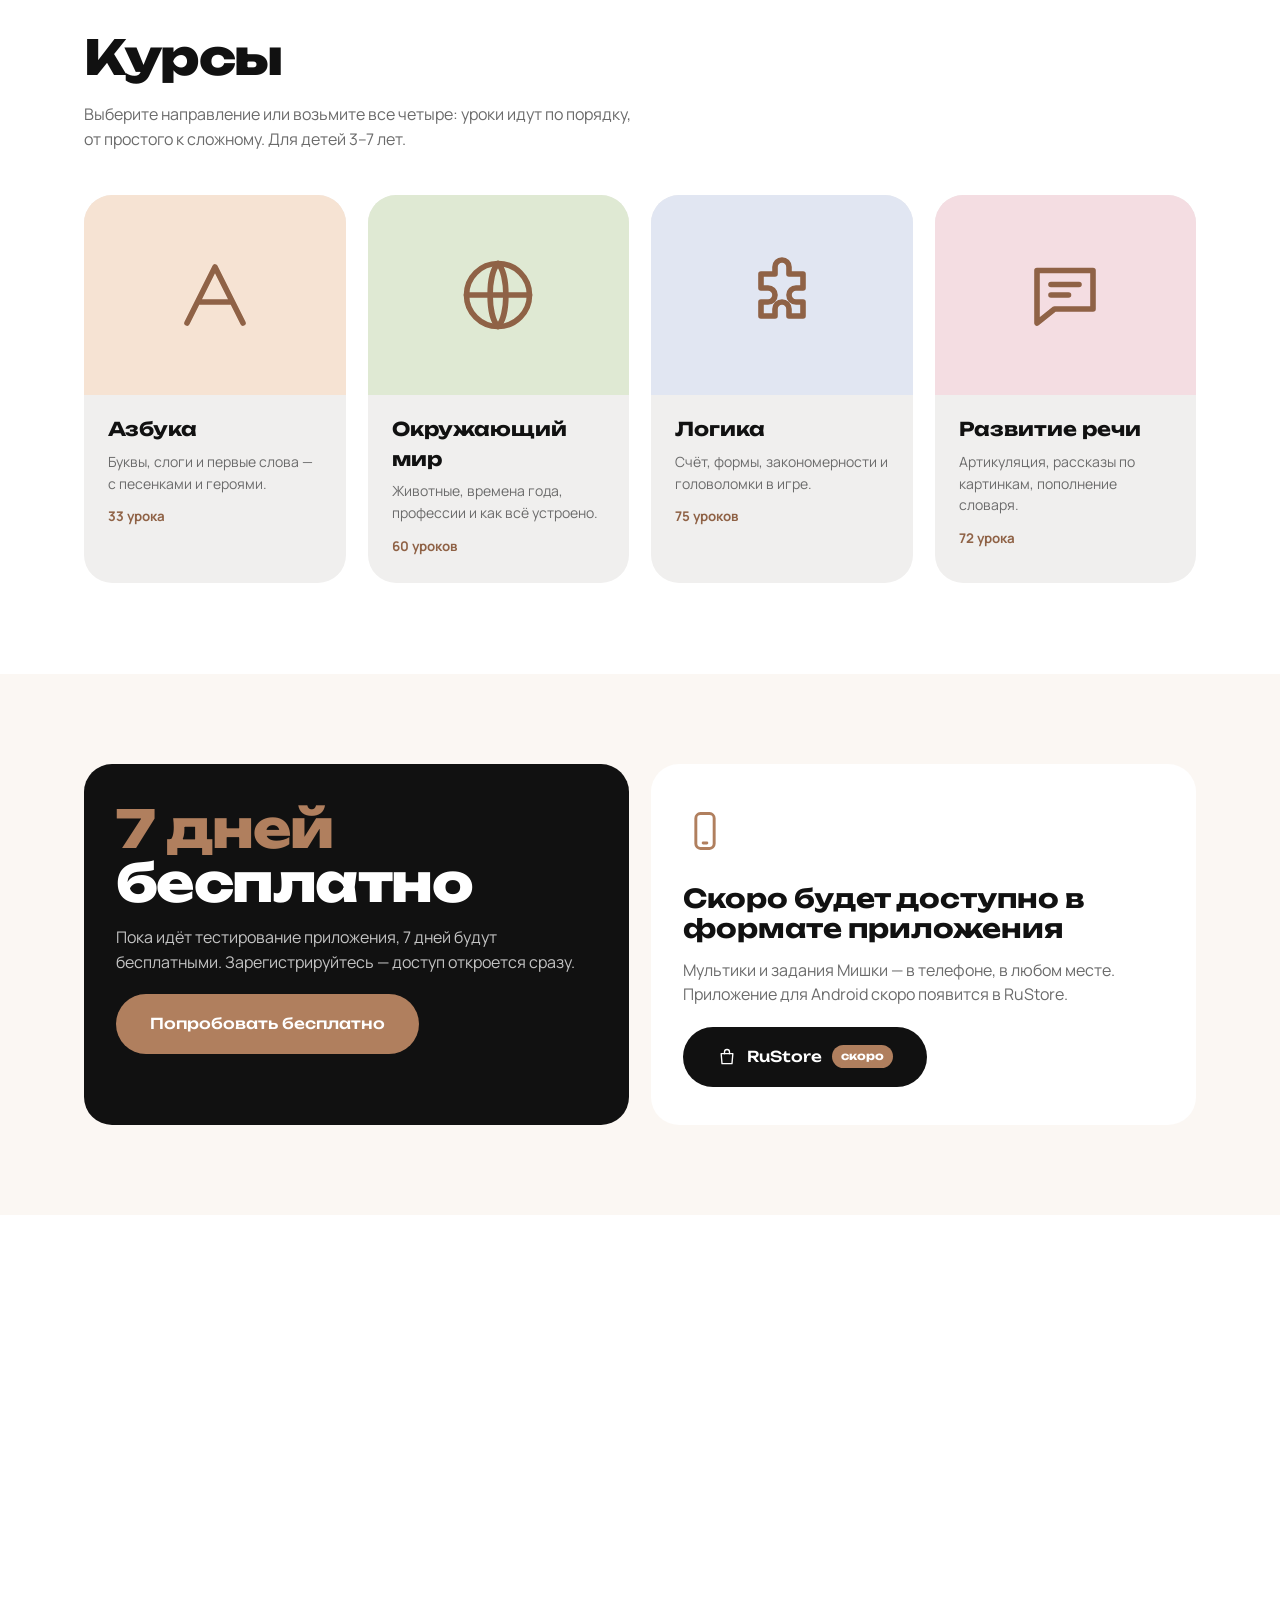
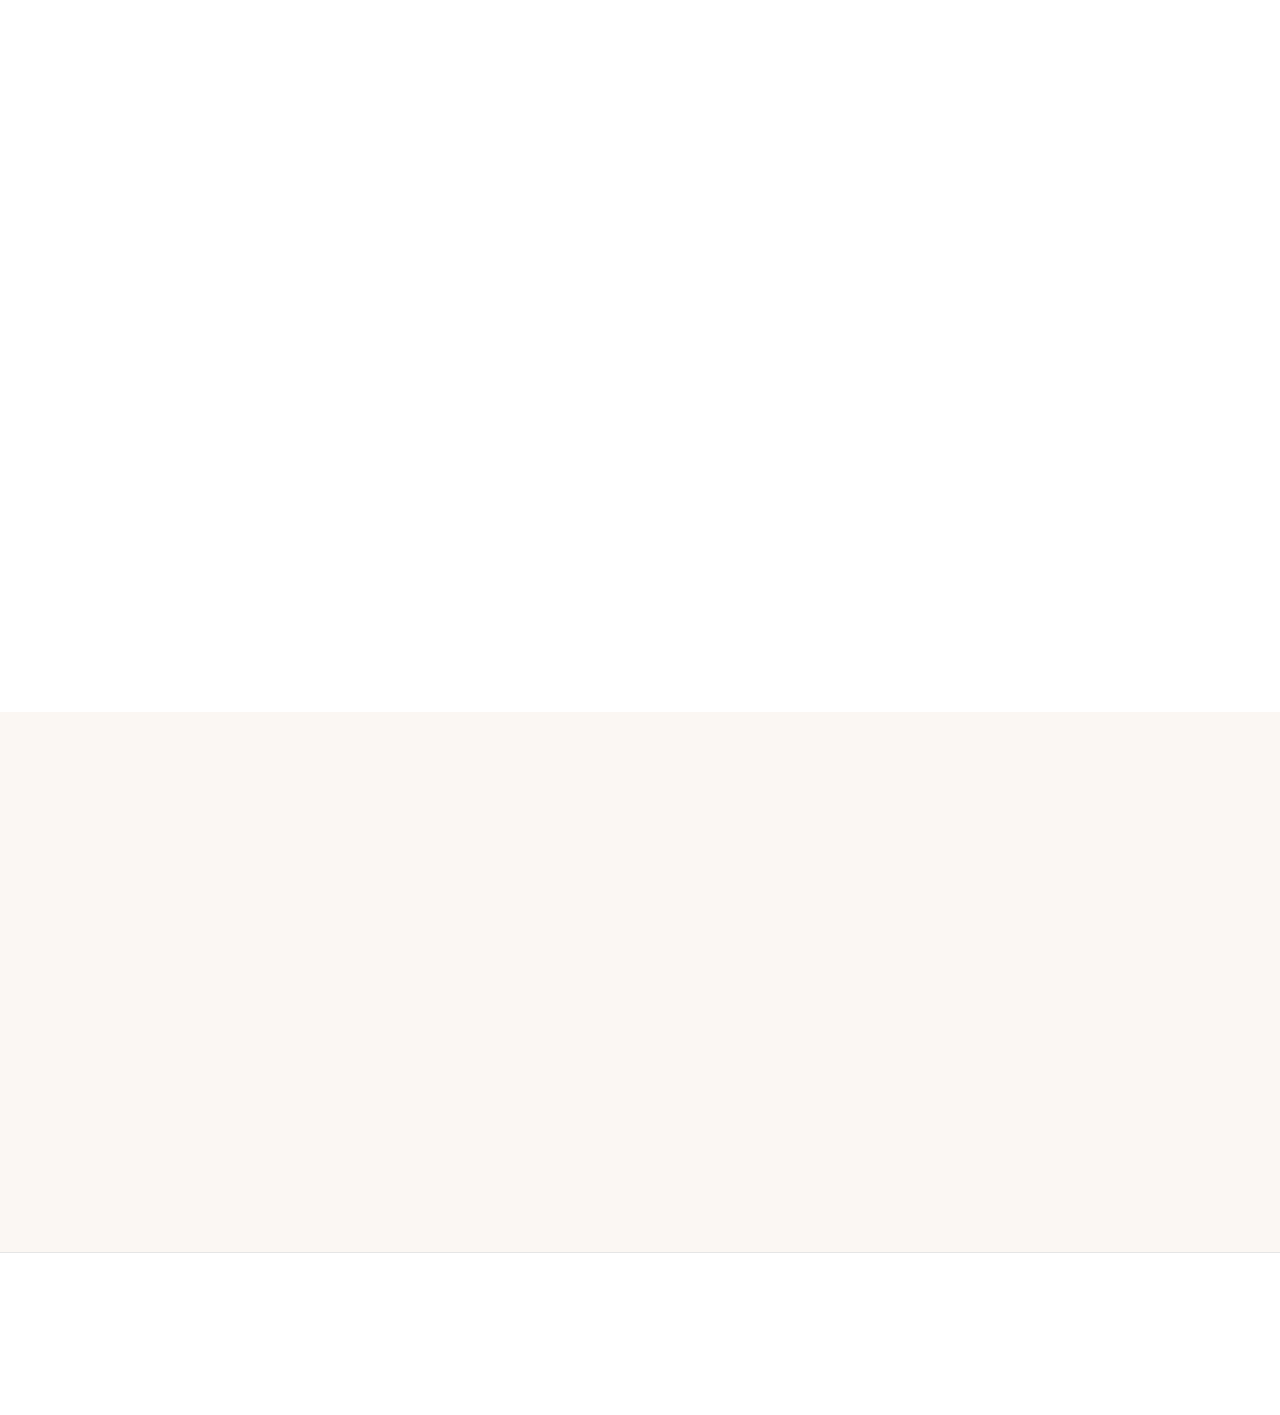
==== commit d78941db: "Update index.html" ====
--- a/index.html
+++ b/index.html
@@ -212,7 +212,6 @@
    <a href="#top" class="on">О нас</a><a href="#why">Почему родители выбирают нас?</a><a href="#courses">Курсы</a><a href="#app">Приложение</a><a href="#reviews">Отзывы</a>
   </nav>
   <div class="hbtns">
-   <a href="#signup" class="btn hsign">Записаться</a>
    <a href="cabinet.html" class="btn line hcab" aria-label="Личный кабинет"><svg class="ic" aria-hidden="true"><use href="#i-user"/></svg><span>Личный кабинет</span></a>
   </div>
  </div>
@@ -224,7 +223,7 @@
   <div>
    <h1 id="h1">Обучение, которое <span class="acc">нравится детям</span> – и спокойно родителям</h1>
    <p>Обучающие видеоролики в стиле мультика, которые точно понравятся вашим детям. Без рекламы, без резких звуков – всё для спокойствия родителей и развития ребёнка.</p>
-   <a href="#signup" class="btn">Записаться на курс</a>
+   <a href="cabinet.html?reg=1" class="btn">Зарегистрироваться</a>
   </div>
   <div class="stage">
    <div class="blob"></div>
@@ -286,8 +285,8 @@
   <div class="appbox">
    <div class="tile dark rv">
     <div class="big"><em>7 дней</em> бесплатно</div>
-    <p>Пока идёт тестирование приложения, 7 дней будут бесплатными. Оставьте заявку — мы откроем доступ.</p>
-    <a href="#signup" class="btn">Попробовать бесплатно</a>
+    <p>Пока идёт тестирование приложения, 7 дней будут бесплатными. Зарегистрируйтесь — доступ откроется сразу.</p>
+    <a href="cabinet.html?reg=1" class="btn">Попробовать бесплатно</a>
    </div>
    <div class="tile light rv">
     <div class="ico"><svg class="ic" aria-hidden="true"><use href="#i-phone"/></svg></div>
@@ -349,23 +348,12 @@
 <section id="signup" class="signup" style="background:var(--cream)">
  <div class="wrap">
   <div>
-   <h2 class="rv">Запишитесь на курс прямо <span class="acc">сейчас!</span></h2>
-   <p class="lead rv" style="margin-bottom:26px">Оставьте имя и почту — мы напишем в течение дня и откроем бесплатную неделю.</p>
-   <form id="form" novalidate class="rv">
-    <div class="f"><input name="name" placeholder="Ваше имя" required autocomplete="name"></div>
-    <div class="f"><input name="email" type="email" placeholder="E-Mail" required autocomplete="email"></div>
-    <div class="f"><select name="course" id="course" aria-label="Курс">
-     <option value="Все курсы">Курс: все курсы</option><option>Азбука</option><option>Окружающий мир</option><option>Логика</option><option>Развитие речи</option></select></div>
-    <input type="hidden" name="plan" value="Бесплатные 7 дней (тест)">
-    <input class="hp" name="website" tabindex="-1" autocomplete="off" aria-hidden="true">
-    <div class="cons">
-     <label><input type="checkbox" name="c_pd" required> <span>Даю <a href="consent.html" target="_blank" rel="noopener">согласие на обработку персональных данных</a> и ознакомлен(а) с <a href="privacy.html" target="_blank" rel="noopener">Политикой конфиденциальности</a></span></label>
-     <label><input type="checkbox" name="c_ads"> <span>Хочу получать новости и акции (<a href="consent-ads.html" target="_blank" rel="noopener">согласие на рассылки</a>, необязательно)</span></label>
-    </div>
-    <button class="btn" id="send" type="submit">Записаться на курс</button>
-    <div class="msg" id="msg" role="status"></div>
-   </form>
-   <div class="ok"><div class="big"><svg class="ic" aria-hidden="true"><use href="#i-check"/></svg></div><h3 style="margin:10px 0">Заявка отправлена!</h3><p style="color:var(--grey)">Мишка уже бежит к вам. Мы напишем вам на почту в течение дня.</p></div>
+   <h2 class="rv">Зарегистрируйтесь и начинайте обучение прямо <span class="acc">сейчас!</span></h2>
+   <p class="lead rv" style="margin-bottom:26px">Создайте аккаунт за минуту — первые 7 дней бесплатно, уроки откроются сразу.</p>
+   <div class="rv" style="display:flex;gap:12px;flex-wrap:wrap">
+    <a href="cabinet.html?reg=1" class="btn">Зарегистрироваться</a>
+    <a href="cabinet.html" class="btn line">Войти в личный кабинет</a>
+   </div>
   </div>
   <svg class="sbear rv" viewBox="0 0 400 400"><circle cx="105" cy="105" r="48" fill="#a8582a"/><circle cx="295" cy="105" r="48" fill="#a8582a"/><ellipse cx="200" cy="205" rx="130" ry="115" fill="#b9652f"/><g class="eye"><ellipse cx="150" cy="190" rx="20" ry="26" fill="#fff"/><circle cx="156" cy="194" r="13" fill="#3a1d0e"/></g><g class="eye"><ellipse cx="250" cy="190" rx="20" ry="26" fill="#fff"/><circle cx="256" cy="194" r="13" fill="#3a1d0e"/></g><ellipse cx="200" cy="248" rx="62" ry="48" fill="#f3c9a0"/><ellipse cx="200" cy="228" rx="20" ry="14" fill="#4a2410"/><path d="M170 262q30 28 60 0" stroke="#4a2410" stroke-width="6" fill="none" stroke-linecap="round"/><g transform="translate(285 15) scale(4)" fill="none" stroke="#2aa7e0" stroke-width="2" stroke-linecap="round"><path d="M9 9a3 3 0 116 0c0 2-3 2.5-3 5M12 18v.5"/></g></svg>
  </div>
@@ -419,7 +407,7 @@
 ['top','why','courses','app','reviews'].forEach(id=>spy.observe(document.getElementById(id)));
 
 // выбор курса/тарифа кликом
-document.querySelectorAll('.card').forEach(c=>c.onclick=()=>{document.getElementById('course').value=c.dataset.course;document.getElementById('signup').scrollIntoView()});
+document.querySelectorAll('.card').forEach(c=>c.onclick=()=>{document.getElementById('signup').scrollIntoView()});
 
 // ===== отзывы: показ одобренных и отправка новых (на проверку) =====
 (function(){
@@ -474,41 +462,11 @@
   });
 })();
 
-// отправка заявки
-const form=document.getElementById('form'),msg=document.getElementById('msg'),btn=document.getElementById('send');
-form.addEventListener('submit',async e=>{
-  e.preventDefault();msg.className='msg';msg.textContent='';
-  const d=Object.fromEntries(new FormData(form));
-  if(d.website)return; // антиспам
-  if(!d.c_pd){msg.className='msg err';msg.textContent='Отметьте согласие на обработку персональных данных.';return}
-  d.consent_pd='Да, '+new Date().toISOString()+', редакция '+(window.LEGAL?LEGAL.ver:'2026-10-30');d.consent_ads=d.c_ads?'Да':'Нет';delete d.c_pd;delete d.c_ads;
-  if(!d.name.trim()||!/^\S+@\S+\.\S+$/.test(d.email)){msg.className='msg err';msg.textContent='Заполните имя и корректный e-mail.';return}
-  delete d.website;
-  btn.disabled=true;btn.textContent='Отправляем…';
-  try{
-    const subject=`Новая заявка: ${d.course} (${d.plan})`;
-    if(CONFIG.WEB3FORMS_KEY){
-      const r=await fetch('https://api.web3forms.com/submit',{method:'POST',headers:{'Content-Type':'application/json',Accept:'application/json'},body:JSON.stringify({access_key:CONFIG.WEB3FORMS_KEY,subject,from_name:'Сайт УМНО',name:d.name,email:d.email,course:d.course,plan:d.plan,consent_pd:d.consent_pd,consent_ads:d.consent_ads})});
-      const j=await r.json().catch(()=>({}));
-      if(!r.ok||j.success===false)throw new Error(j.message||('Ошибка сервера '+r.status));
-    }else if(CONFIG.FORMSPREE_URL){
-      const r=await fetch(CONFIG.FORMSPREE_URL,{method:'POST',headers:{'Content-Type':'application/json',Accept:'application/json'},body:JSON.stringify({...d,_subject:subject})});
-      if(!r.ok)throw new Error('Ошибка сервера '+r.status);
-    }else if(CONFIG.FALLBACK_EMAIL){
-      const body=`Имя: ${d.name}\nE-mail: ${d.email}\nКурс: ${d.course}\nТариф: ${d.plan}\nСогласие на обработку ПДн: ${d.consent_pd}\nРассылки: ${d.consent_ads}`;
-      location.href=`mailto:${CONFIG.FALLBACK_EMAIL}?subject=${encodeURIComponent(subject)}&body=${encodeURIComponent(body)}`;
-    }else{
-      console.warn('Заявки не настроены: заполните CONFIG в index.html');throw new Error('Не заполнен CONFIG в index.html');
-    }
-    form.classList.add('done');form.reset();
-  }catch(err){console.error('Отправка не удалась:',err);msg.className='msg err';msg.textContent='Не удалось отправить'+(err&&err.message?' ('+err.message+')':' (нет связи с сервером)')+'. Попробуйте ещё раз или напишите нам в Telegram.'}
-  btn.disabled=false;btn.textContent='Записаться на курс';
-});
 </script>
 <script>
 // «Пригласи друга»: запоминаем код из ссылки и передаём его в кабинет
 (function(){try{var r=new URLSearchParams(location.search).get('ref');if(!r||!/^[A-Za-z0-9]{4,12}$/.test(r))return;r=r.toUpperCase();localStorage.setItem('umno_ref',r);
-document.querySelectorAll('a[href^="cabinet.html"]').forEach(function(a){a.href='cabinet.html?ref='+r})}catch(e){}})();
+document.querySelectorAll('a[href^="cabinet.html"]').forEach(function(a){var h=a.getAttribute('href');a.href=h+(h.indexOf('?')<0?'?':'&')+'ref='+r})}catch(e){}})();
 if('serviceWorker' in navigator&&/^https?:$/.test(location.protocol))addEventListener('load',function(){navigator.serviceWorker.register('sw.js').catch(function(){})});
 </script>
 </body>
